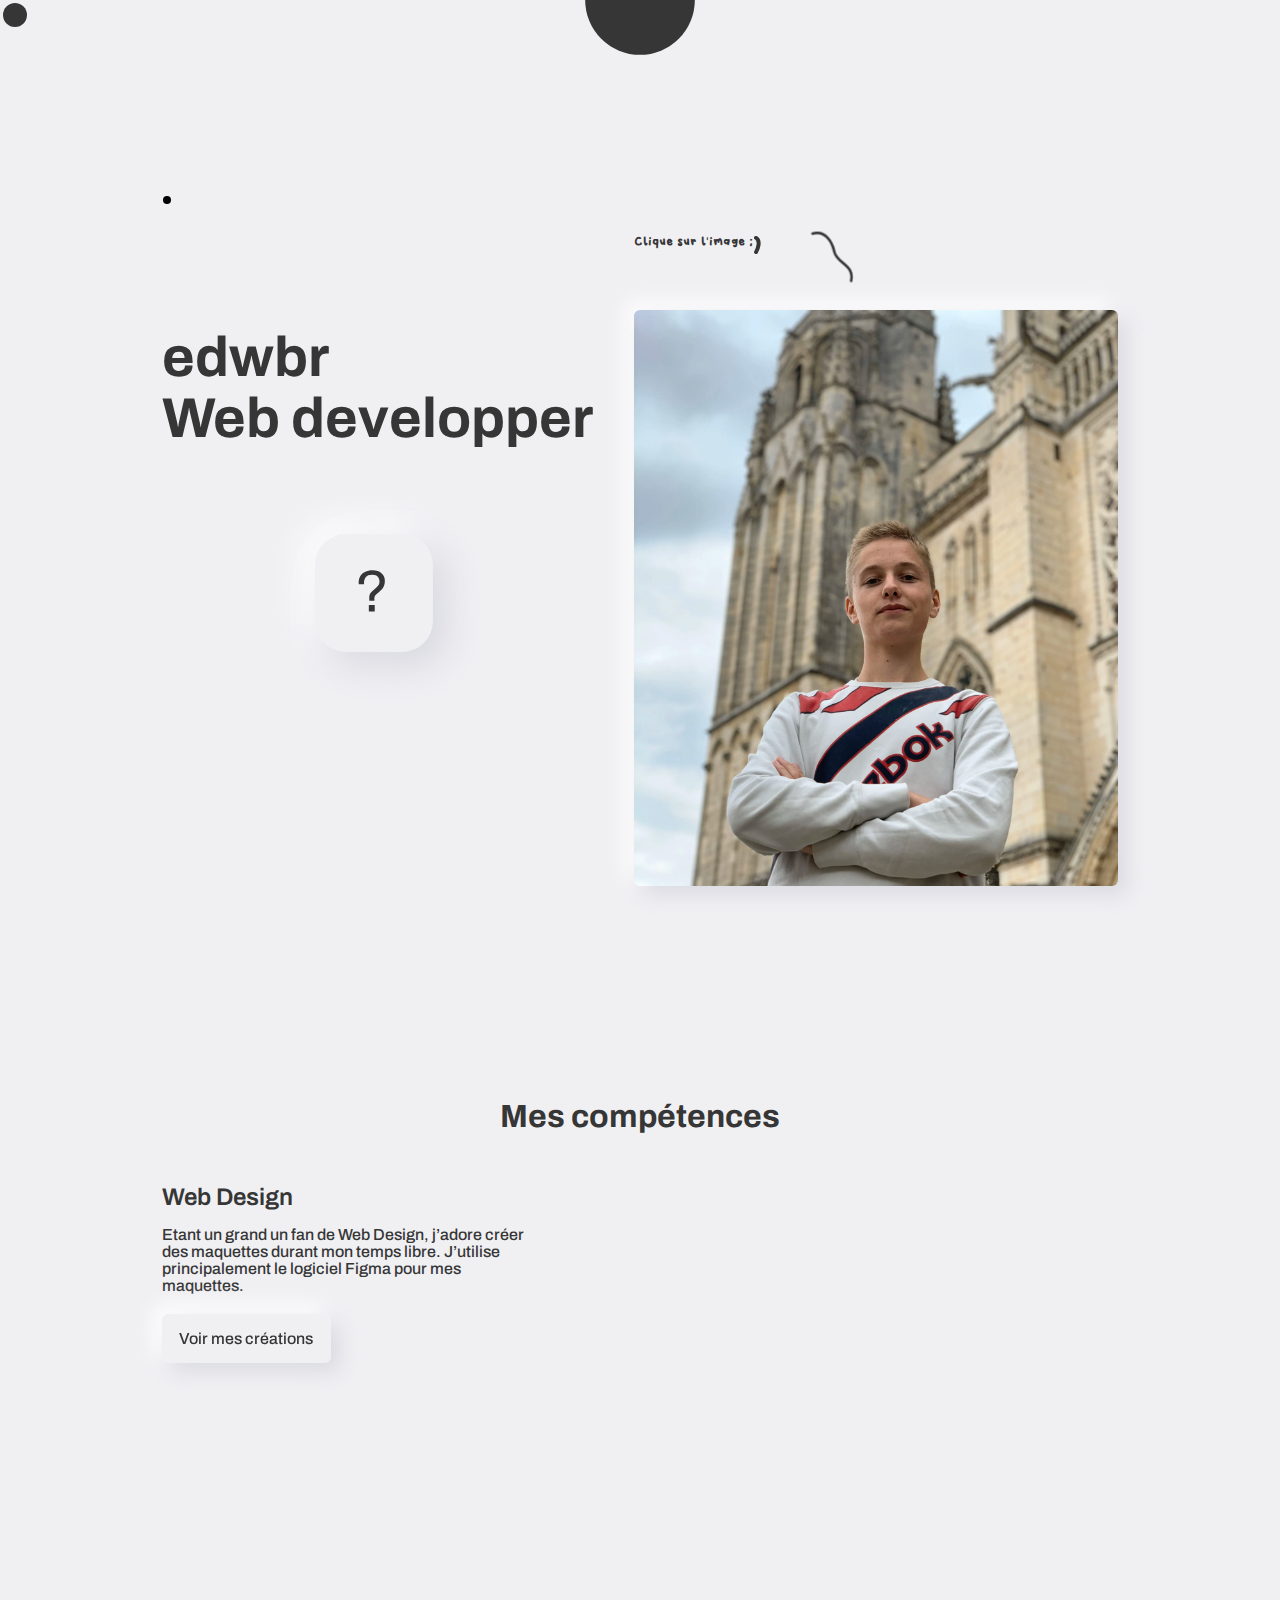
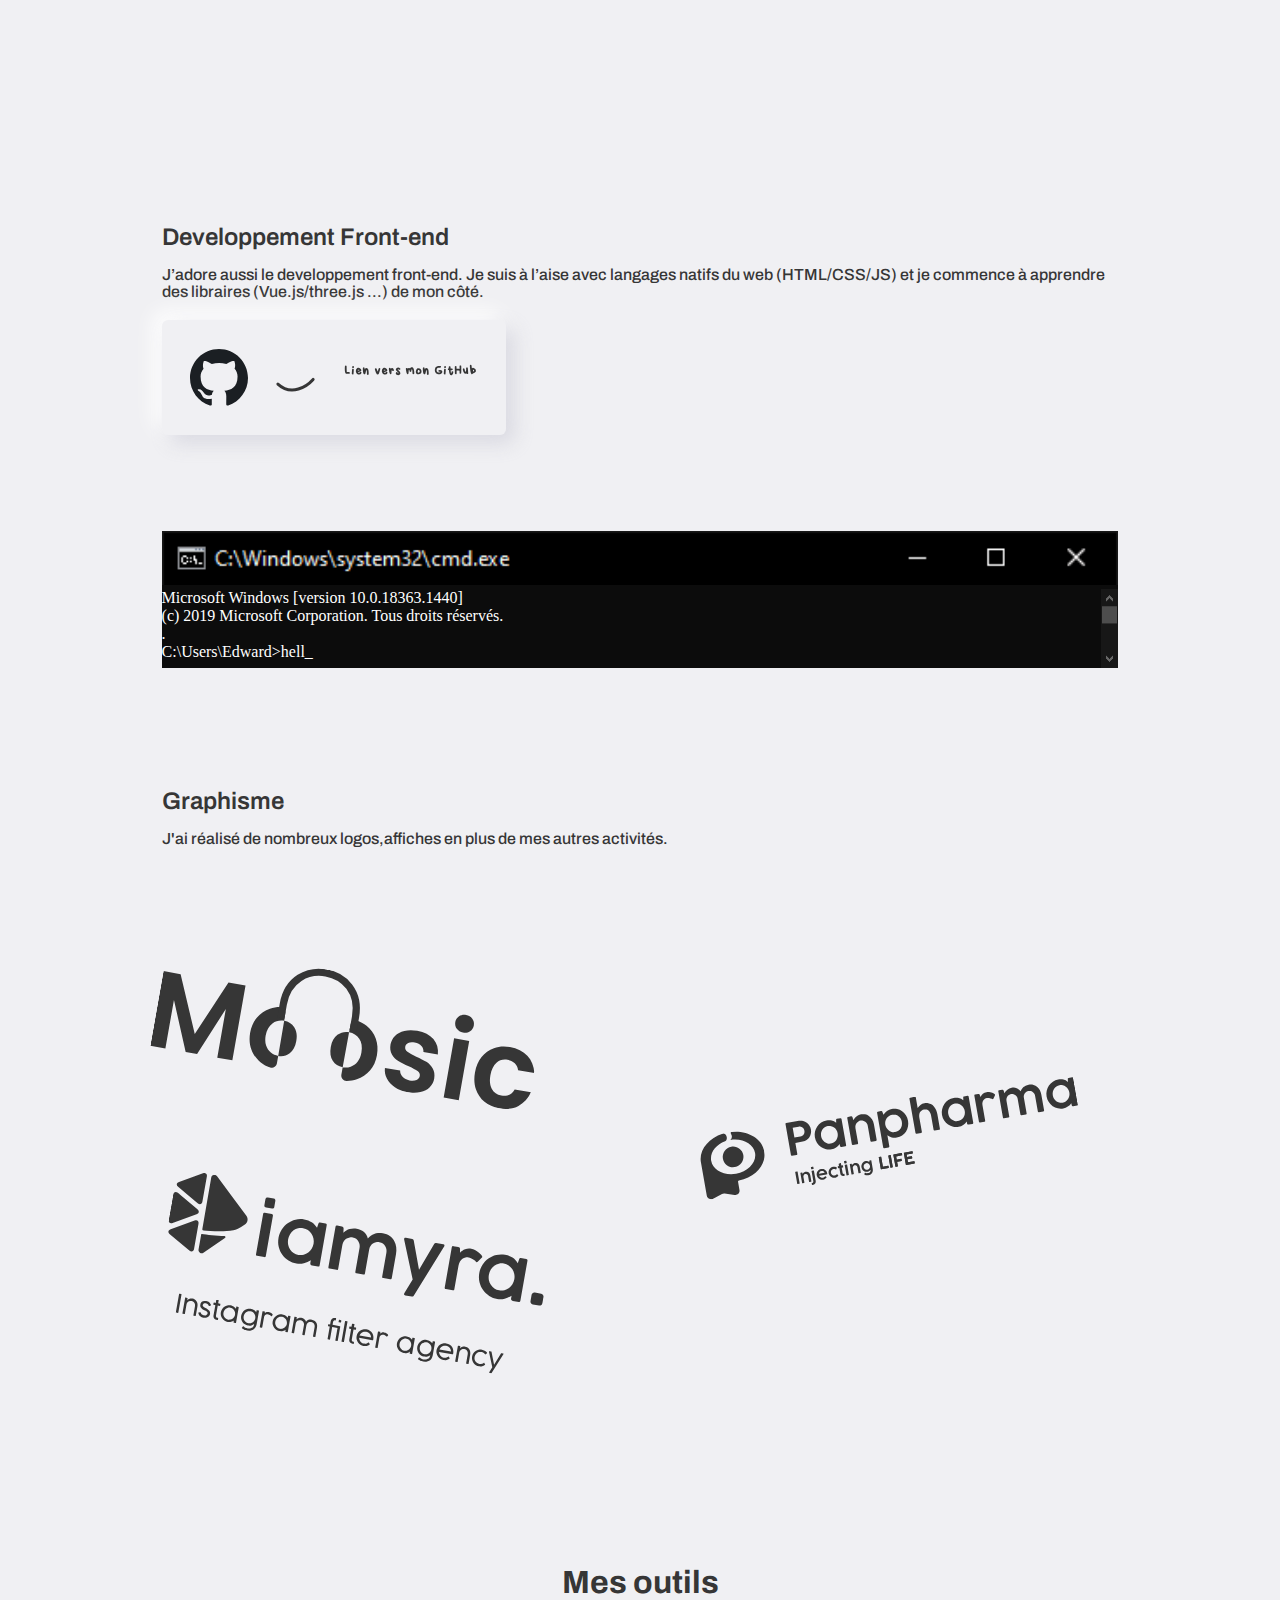
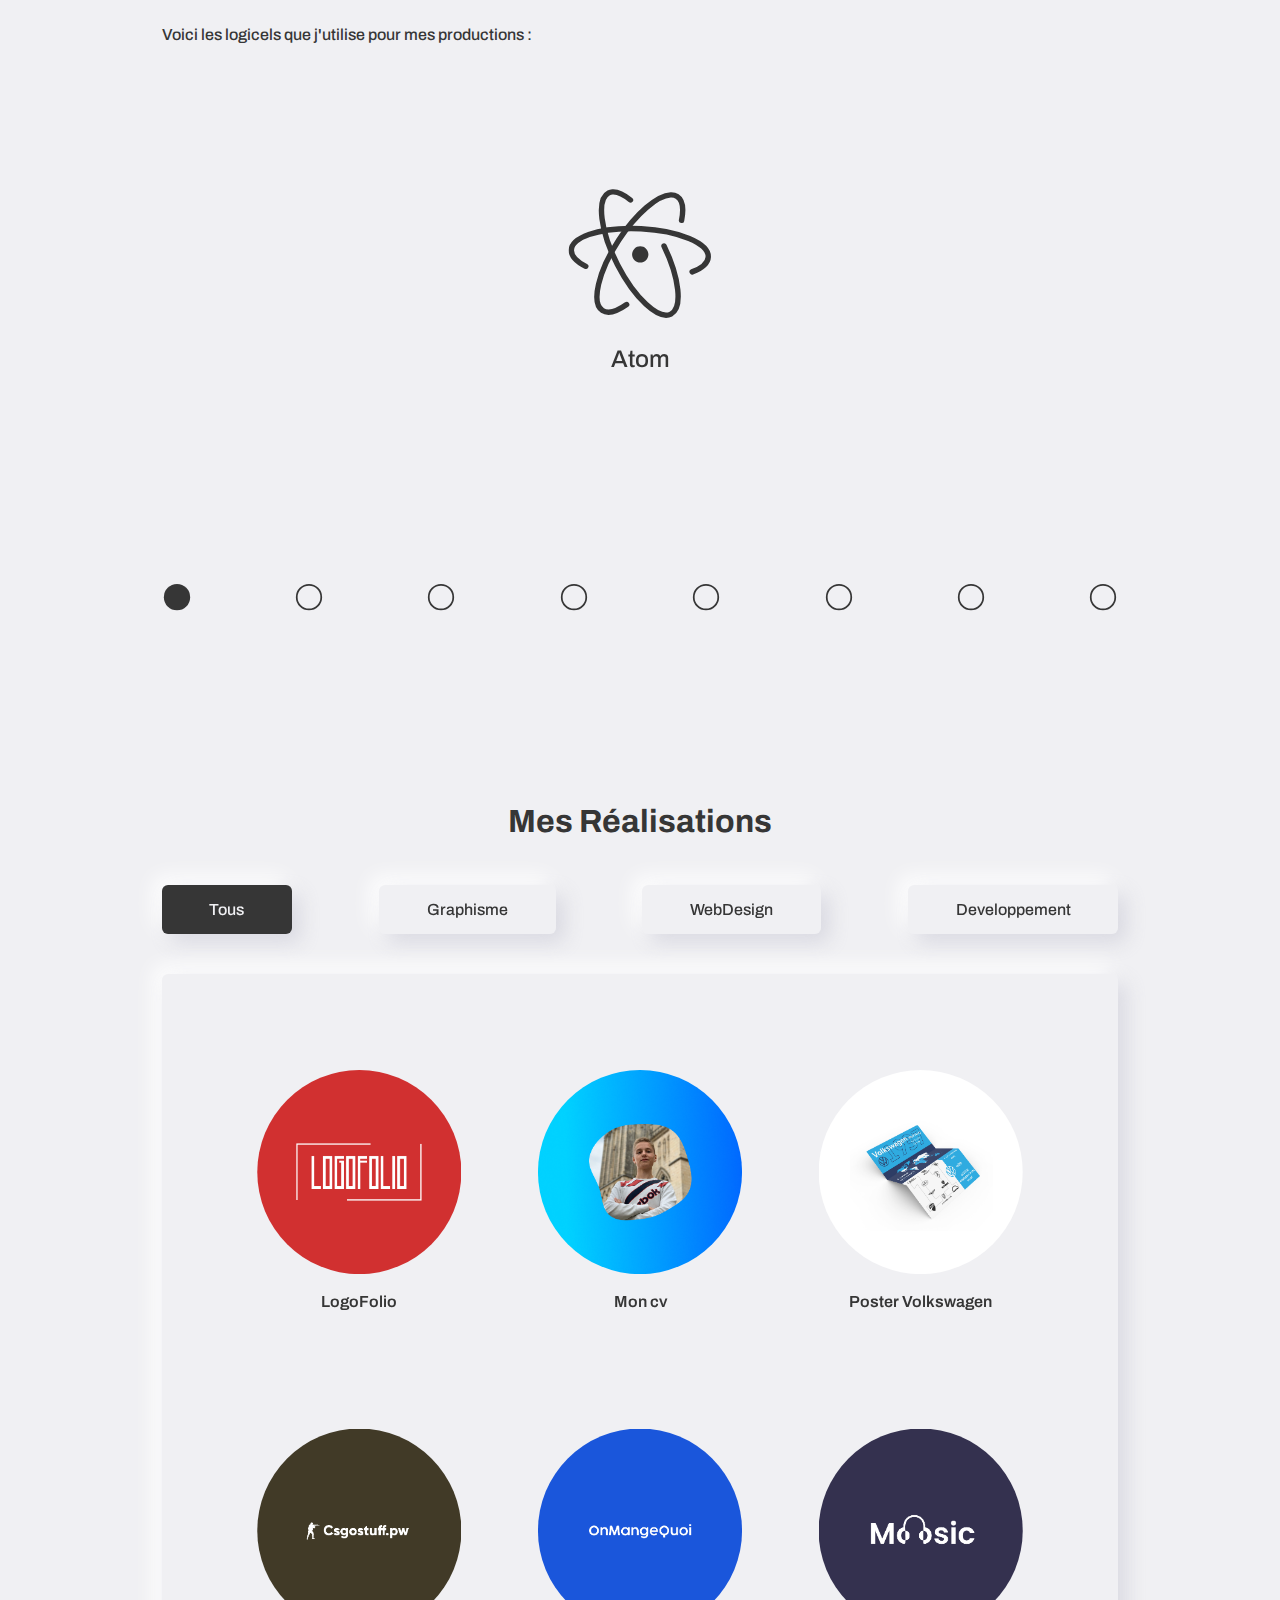
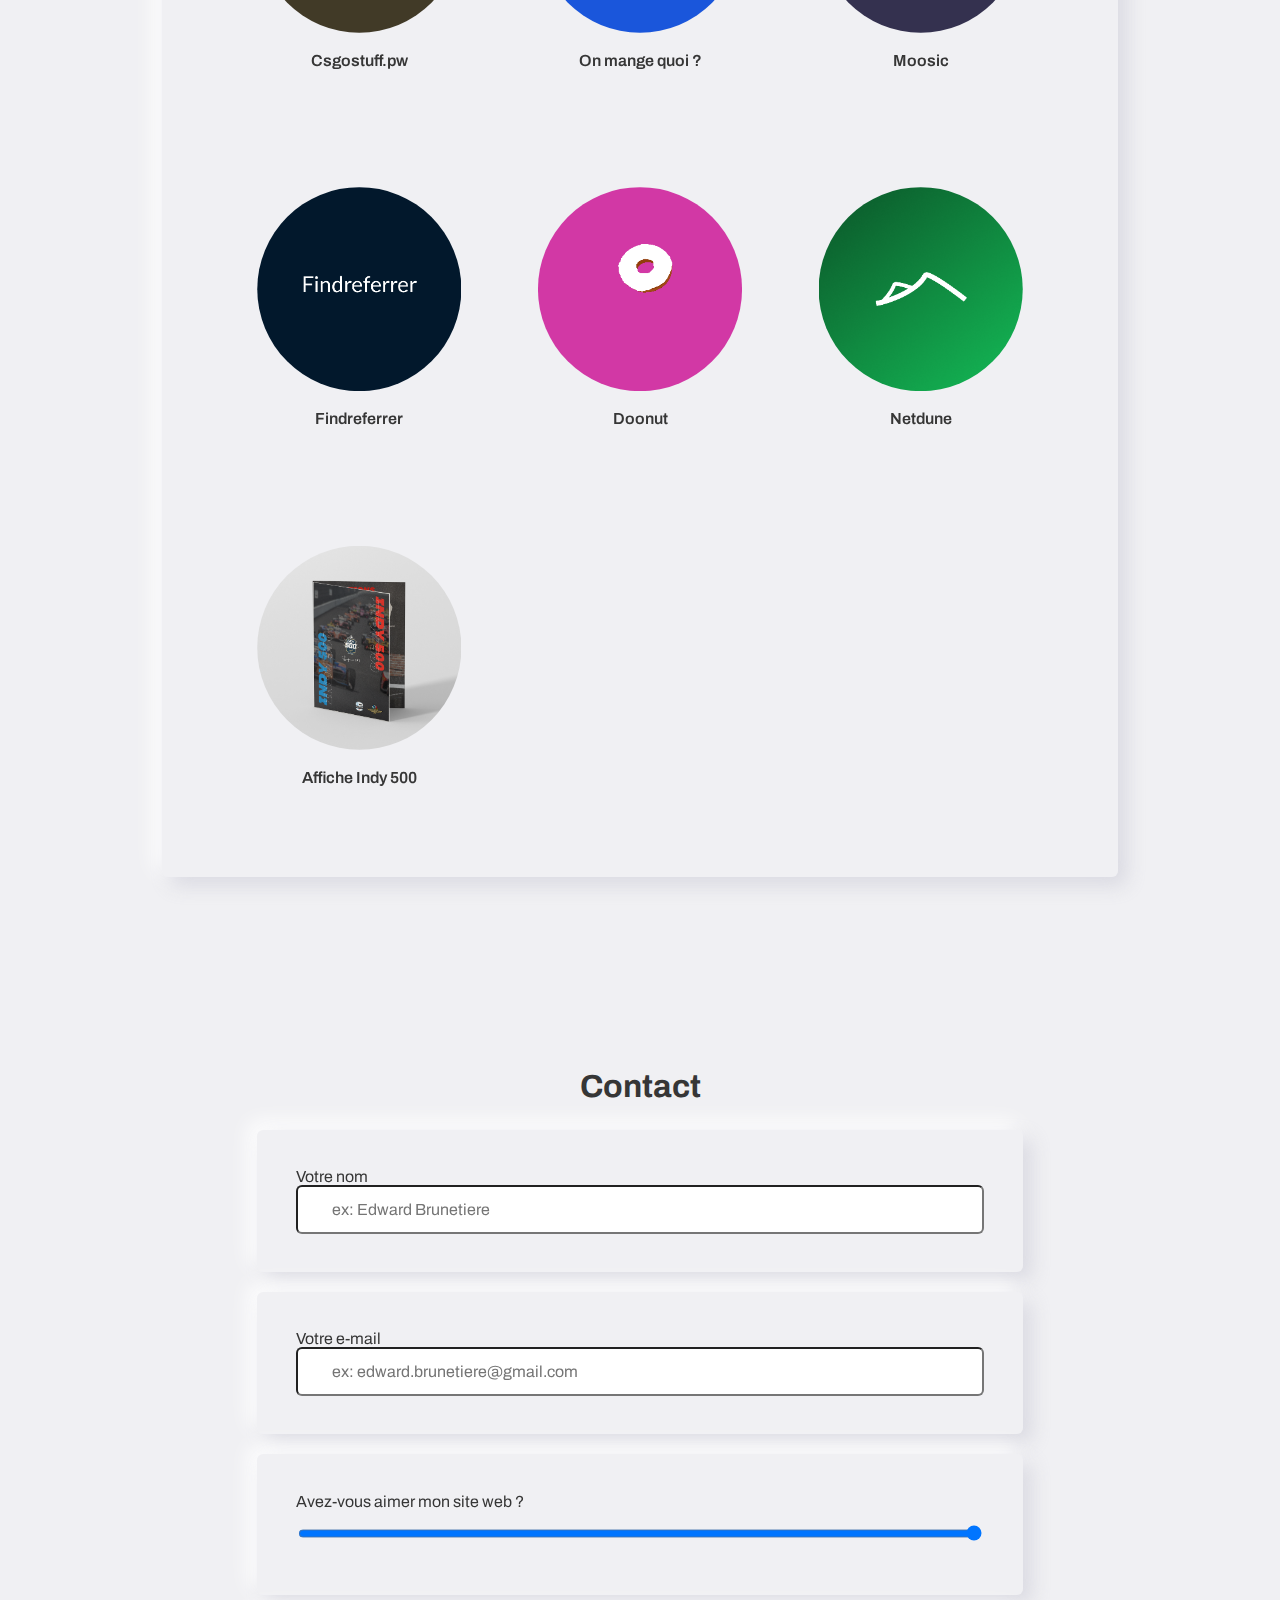
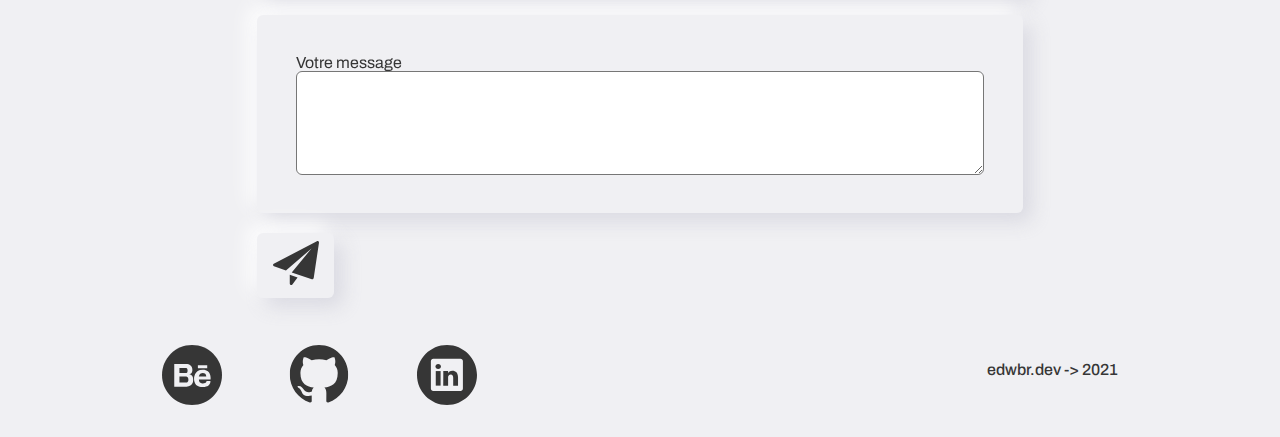
==== index.html @ 7e7adf90 "béta 30/05" ====
<!DOCTYPE HTML>
<html lang="fr">

<head>
  <meta charset="utf-8">
  <title>Edward Brunetiere | Portfolio</title>
  <meta name="description" content="Site web portfolio de Edward Brunetiere" />
  <meta name="viewport" content="width=device-width, initial-scale=1.0, shrink-to-fit=no">
  <link rel="stylesheet" href="css/style.css" type="text/css" media="screen" />
  <link rel="preconnect" href="https://fonts.gstatic.com">
  <link href="https://fonts.googleapis.com/css2?family=Archivo:wght@500;600;700&display=swap" rel="stylesheet">
  <link rel="icon" href="/content/icone.ico">
  <script type="text/javascript" src="js/script.js"></script>

</head>

<body>
  <div class="cursor2">
    <svg height="30" width="30">
      <circle cx="15" cy="15" r="12" stroke-width="0"></circle>
    </svg>
  </div>
  <div class="cursor">
    <svg height="10" width="10">
      <circle cx="5" cy="5" r="4" stroke-width="0"></circle>
    </svg>
  </div>
  <header>
  </header>
  <nav>
    <svg class="rond" width="72" height="37" viewBox="0 0 72 37" fill="none" xmlns="http://www.w3.org/2000/svg">
      <path d="M-0.000488281 0.00012207H71.9995C71.9995 49 -0.000488281 49 -0.000488281 0.00012207Z" fill="transparent" />
    </svg>
    <div class="liens-menu">
      <div class="case-lien-menu">
        <a class="lien-menu" href="#presentation">Presentation</a>
        <svg class="cercle cercle-a" width="200" height="150" viewBox="0 0 680 444" fill="none" xmlns="http://www.w3.org/2000/svg">
          <path d="M194.5 53.499C436.5 -60.5001 916.709 60.5811 515 314C44.9999 610.5 -64.1667 273.333 55 164.5" stroke-width="20" stroke-linecap="round" stroke-linejoin="round" />
        </svg>
      </div>
      <div class="case-lien-menu">
        <a class="lien-menu" href="#competences">Mes compétences</a>
        <svg class="cercle cercle-b" width="300" height="150" viewBox="0 0 680 444" fill="none" xmlns="http://www.w3.org/2000/svg">
          <path d="M194.5 53.499C436.5 -60.5001 916.709 60.5811 515 314C44.9999 610.5 -64.1667 273.333 55 164.5" stroke-width="20" stroke-linecap="round" stroke-linejoin="round" />
        </svg>
      </div>
      <div class="case-lien-menu">
        <a class="lien-menu" href="#outils">Mes outils</a>
        <svg class="cercle cercle-c" width="200" height="150" viewBox="0 0 680 444" fill="none" xmlns="http://www.w3.org/2000/svg">
          <path d="M194.5 53.499C436.5 -60.5001 916.709 60.5811 515 314C44.9999 610.5 -64.1667 273.333 55 164.5" stroke-width="20" stroke-linecap="round" stroke-linejoin="round" />
        </svg>
      </div>
      <div class="case-lien-menu">
        <a class="lien-menu" href="#realisations">Mes réalisations</a>
        <svg class="cercle cercle-d" width="200" height="150" viewBox="0 0 680 444" fill="none" xmlns="http://www.w3.org/2000/svg">
          <path d="M194.5 53.499C436.5 -60.5001 916.709 60.5811 515 314C44.9999 610.5 -64.1667 273.333 55 164.5" stroke-width="20" stroke-linecap="round" stroke-linejoin="round" />
        </svg>
      </div>
      <div class="case-lien-menu">
        <a class="lien-menu" href="#contact">Contact</a>
        <svg class="cercle cercle-e" width="200" height="150" viewBox="0 0 680 444" fill="none" xmlns="http://www.w3.org/2000/svg">
          <path d="M194.5 53.499C436.5 -60.5001 916.709 60.5811 515 314C44.9999 610.5 -64.1667 273.333 55 164.5" stroke-width="20" stroke-linecap="round" stroke-linejoin="round" />
        </svg>
      </div>
    </div>
    <div class="retour">
      <svg class="croix" width="72" height="72" viewBox="0 0 72 72" fill="none" xmlns="http://www.w3.org/2000/svg">
        <path d="M8.08105 63.7943L63.8271 8.07006M7.66504 8.07006L63.4111 63.7943" stroke="#363636" stroke-width="15" stroke-linecap="round" />
      </svg>
    </div>
  </nav>
  <main>
    <section id="presentation">
      <h1>edwbr<br>Web developper</h1>
      <div class="ensemble-carte">
        <div class="carte-flip">
          <div class="carte-flip-avant carte bouton">
            <img src="content/presentation/me.webp" class="photo" alt="Une photo de Edward Bruntiere">
          </div>
          <div class="carte-flip-arriere carte bouton">
            <p>Je m'appelle <strong>Edward Brunetiere</strong> et je viens de <strong>Poitiers</strong> en France.</p>
            <p>J'ai actuellement <strong>19 ans</strong> et je suis en formation en <strong>DUT MMI</strong> à Laval.</p>
            <p>Ce site web est conçu uniquement avec les <strong>3</strong> languages natifs du web qui sont le HTML / CSS et Javascript.</p>
          </div>
        </div>
      </div>
      <div class="desc-carte">
        <div class="desc-carte-txt">
          <img src="content/presentation/vectortxt.svg" class="sourire" alt="smiley qui fait un clin d'oeil">
        </div>
        <img src="content/presentation/vector.svg" alt="trait qui relie l'image et le texte">
      </div>
      <div class="ensemble-bouton-tuto">
        <img src="content/presentation/help.svg" class="bouton-tuto" alt="bouton avec un point d'interrogation">
      </div>
    </section>
    <section id="competences">
      <h2>Mes compétences</h2>
      <div class="web-design">
        <div class="web-design-content">
          <h3 class="title-competences">Web Design</h3>
          <p>Etant un grand un fan de Web Design, j’adore créer des maquettes durant mon temps libre.
            J’utilise principalement le logiciel Figma pour mes maquettes.</p>
          <div class="bouton-voir bouton">
            <a href="#realisations">
              <p>Voir mes créations</p>
            </a>
          </div>
        </div>
        <div class="galerie-competences">
          <img class="photo moosic" src="content/competences/moosic/accueil.webp" alt="Maquette Webdesign">
          <img class="moosic-b" src="content/competences/moosic/landing.webp" alt="Maquette Webdesign">
        </div>
      </div>
      <div class="developpement-front-end">
        <h3 class="title-competences">Developpement Front-end</h3>
        <p>J’adore aussi le developpement front-end. Je suis à l’aise avec langages natifs du web (HTML/CSS/JS) et je commence à apprendre des libraires (Vue.js/three.js ...) de
          mon côté.</p>
        <div class="bouton bouton-github">
          <a class="liste-github" href="https://github.com/P4tt4te">
            <img class="logo-github" src="content/competences/github/logo.svg" alt="logo de Github">
            <img class="trait-github" src="content/competences/github/vector.svg" alt="trait reliant le logo de Github à la phrase">
            <p class="winkle">Lien vers mon GitHub</p>
          </a>
        </div>
        <div class="code">
          <img src="content/competences/cmd/barcmd.webp" class="photo top-cmd" alt="photo d'illustration d'un invite de commande windows">
          <div class="code-bottom">
            <div class="code-txt-zone">
              <p class="code-txt">Microsoft Windows [version 10.0.18363.1440]<br>
                (c) 2019 Microsoft Corporation. Tous droits réservés.<br>.</p>
              <div class="container-code-anim">
                <p class="code-txt">C:\Users\Edward></p>
                <span id="code-anim" class="code-txt"></span>
                <div class="code-underscore">&#95;
                </div>
              </div>
            </div>
            <img src="content/competences/cmd/scrollcmd.webp" class="scroll-cmd" alt="2ème photo d'illustration d'un invite de commande windows">
          </div>
        </div>
      </div>
      <div class="graphisme">
        <div class="graphisme-content">
          <h3 class="title-competences">Graphisme</h3>
          <p>J'ai réalisé de nombreux logos,affiches en plus de mes autres activités.
          </p>
        </div>
        <div class="graphisme-logo">
          <img class="logo-graphisme logo-moosic" src="content/competences/logo/moosic.svg" alt="logo de la marque Moosic">
          <img class="logo-graphisme logo-phanpharma" src="content/competences/logo/phanpharma.svg" alt="logo de la marque Phanpharma">
          <img class="logo-graphisme logo-diamyra" src="content/competences/logo/diamyra.svg" alt="logo de la marque Diamyra">
        </div>
      </div>
    </section>
    <section id="outils">
      <h2>Mes outils</h2>
      <p>Voici les logicels que j'utilise pour mes productions :</p>
      <div class="galerie-outils">
        <div class="galerie-outils-int">
          <div class="galerie-outils-avant">
            <img class="galerie-outils-avant-img" src="content/outils/galerie/atom.svg" alt="Atom">
            <p class="galerie-outils-avant-txt galerie-outils-txt">Atom</p>
          </div>
          <div class="galerie-outils-arriere galerie-outils-rot">
            <img class="galerie-outils-arriere-img" src="content/outils/galerie/affinityDesigner.svg" alt="Affinity Designer">
            <p class="galerie-outils-arriere-txt galerie-outils-txt">Affinity Designer</p>
          </div>
        </div>
      </div>
      <div class="bouton-affichage">
        <svg class="rond-bouton-affichage" data-num="1" width="17" height="16" viewBox="0 0 17 16" fill="none" xmlns="http://www.w3.org/2000/svg">
          <circle cx="8.5" cy="7.5073" r="7.5073" fill="#363636" />
        </svg>
        <svg class="rond-bouton-affichage" data-num="2" width="17" height="16" viewBox="0 0 17 16" fill="none" xmlns="http://www.w3.org/2000/svg">
          <circle cx="8.5" cy="7.5073" r="7.0073" stroke="#363636" />
        </svg>
        <svg class="rond-bouton-affichage" data-num="3" width="17" height="16" viewBox="0 0 17 16" fill="none" xmlns="http://www.w3.org/2000/svg">
          <circle cx="8.5" cy="7.5073" r="7.0073" stroke="#363636" />
        </svg>
        <svg class="rond-bouton-affichage" data-num="4" width="17" height="16" viewBox="0 0 17 16" fill="none" xmlns="http://www.w3.org/2000/svg">
          <circle cx="8.5" cy="7.5073" r="7.0073" stroke="#363636" />
        </svg>
        <svg class="rond-bouton-affichage" data-num="5" width="17" height="16" viewBox="0 0 17 16" fill="none" xmlns="http://www.w3.org/2000/svg">
          <circle cx="8.5" cy="7.5073" r="7.0073" stroke="#363636" />
        </svg>
        <svg class="rond-bouton-affichage" data-num="6" width="17" height="16" viewBox="0 0 17 16" fill="none" xmlns="http://www.w3.org/2000/svg">
          <circle cx="8.5" cy="7.5073" r="7.0073" stroke="#363636" />
        </svg>
        <svg class="rond-bouton-affichage" data-num="7" width="17" height="16" viewBox="0 0 17 16" fill="none" xmlns="http://www.w3.org/2000/svg">
          <circle cx="8.5" cy="7.5073" r="7.0073" stroke="#363636" />
        </svg>
        <svg class="rond-bouton-affichage" data-num="8" width="17" height="16" viewBox="0 0 17 16" fill="none" xmlns="http://www.w3.org/2000/svg">
          <circle cx="8.5" cy="7.5073" r="7.0073" stroke="#363636" />
        </svg>
      </div>
    </section>
    <section id="realisations">
      <h2>Mes Réalisations</h2>
      <div class="trie-grille">
        <div class="bouton bouton-grille bouton-grille-tous">
          <p>Tous</p>
        </div>
        <div class="bouton bouton-grille bouton-grille-graphisme">
          <p>Graphisme</p>
        </div>
        <div class="bouton bouton-grille bouton-grille-webdesign">
          <p>WebDesign</p>
        </div>
        <div class="bouton bouton-grille bouton-grille-dev">
          <p>Developpement</p>
        </div>
      </div>
      <div class="bouton grille-projet">
        <div class="item-grille-projet item-grille-projet-graphisme">
          <a href="https://www.behance.net/gallery/116812395/Logofolio">
            <img class="photo photo-item-grille" src="content/productions/logofolio.webp" alt="mon logofolio">
          </a>
          <p class="grille-txt">LogoFolio</p>
        </div>
        <div class="item-grille-projet item-grille-projet-graphisme">
          <a href="https://www.behance.net/gallery/116814553/Mon-CV">
            <img class="photo photo-item-grille" src="content/productions/cv.webp" alt="mon cv">
          </a>
          <p class="grille-txt">Mon cv</p>
        </div>
        <div class="item-grille-projet item-grille-projet-graphisme">
          <a href="https://www.behance.net/gallery/112641813/Vw-Poster">
            <img class="photo photo-item-grille" src="content/productions/vw.webp" alt="affiche promotionel de Volkswagen">
          </a>
          <p class="grille-txt">Poster Volkswagen</p>
        </div>
        <div class="item-grille-projet item-grille-projet-dev">
          <a href="https://github.com/P4tt4te/csgostuffpw">
            <img class="photo photo-item-grille" src="content/productions/csgostuff.webp" alt="logo de csgostuff.pw">
          </a>
          <p class="grille-txt">Csgostuff.pw</p>
        </div>
        <div class="item-grille-projet item-grille-projet-webdesign">
          <a href="https://www.behance.net/gallery/116861071/Production-webdesign">
            <img class="photo photo-item-grille" src="content/productions/mange.webp" alt="logo de OnmangeQuoi">
          </a>
          <p class="grille-txt">On mange quoi ?</p>
        </div>
        <div class="item-grille-projet item-grille-projet-webdesign">
          <a href="https://www.behance.net/gallery/116861071/Production-webdesign">
            <img class="photo photo-item-grille" src="content/productions/moosic.webp" alt="logo de Moosic">
          </a>
          <p class="grille-txt">Moosic</p>
        </div>
        <div class="item-grille-projet item-grille-projet-webdesign">
          <a href="https://www.behance.net/gallery/116861071/Production-webdesign">
            <img class="photo photo-item-grille" src="content/productions/findreferrer.webp" alt="logo de Trouver un parrain">
          </a>
          <p class="grille-txt">Findreferrer</p>
        </div>
        <div class="item-grille-projet item-grille-projet-dev">
          <a href="https://github.com/P4tt4te/doonut">
            <img class="photo photo-item-grille" src="content/productions/doonut.webp" alt="logo de doonut">
          </a>
          <p class="grille-txt">Doonut</p>
        </div>
        <div class="item-grille-projet item-grille-projet-graphisme">
          <a href="https://www.behance.net/gallery/116862259/Netdune-App">
            <img class="photo photo-item-grille" src="content/productions/netdune.webp" alt="logo de netdune">
          </a>
          <p class="grille-txt">Netdune</p>
        </div>
        <div class="item-grille-projet item-grille-projet-graphisme">
          <a href="https://www.behance.net/gallery/118242879/Print-Indy-500-2021">
            <img class="photo photo-item-grille" src="content/productions/indy.webp" alt="logo de netdune">
          </a>
          <p class="grille-txt">Affiche Indy 500</p>
        </div>
      </div>

    </section>
    <section id="contact">
      <h2>Contact</h2>
      <div class="formulaire-de-contact">
        <form action="recevoir-donnees-formulaire.html" method="get">
          <div class="bouton div-form">
            <label for="votre_nom">Votre nom</label>
            <input type="text" name="nom" id="votre_nom" required="required" placeholder="ex: Edward Brunetiere" />
          </div>
          <div class="bouton div-form">
            <label for="votre_email">Votre e-mail</label>
            <input type="text" name="email" id="votre_email" required="required" placeholder="ex: edward.brunetiere@gmail.com" />
          </div>
          <div class="bouton div-form">
            <label for="aimer_mon_site">Avez-vous aimer mon site web ?</label>
            <input type="range" name="satisfaction" id="aimer_mon_site" min="1" max="10" value="10" />
          </div>
          <div class="bouton div-form">
            <label for="message_a_envoyer">Votre message</label>
            <textarea name="message" id="message_a_envoyer" class="message" rows=5 cols=30></textarea>
          </div>
          <div class="bouton bouton-form">
            <input type="image" src="content/contact/envoyer.svg" alt="Bouton pour envoyer le formulaire" />
          </div>
        </form>

      </div>
    </section>
  </main>
  <footer>
    <div class="reseaux-liste">
      <a href="https://www.behance.net/edwbr"><img src="content/footer/behance.svg" class="reseaux-logo" alt="lien vers le Behance de Edward Brunetiere"></a>
      <a href="https://github.com/P4tt4te"><img src="content/footer/github.svg" class="reseaux-logo" alt="lien vers le Github de Edward Brunetiere"></a>
      <a href="#"><img src="content/footer/linkedin.svg" class="reseaux-logo" alt="lien vers le LinkedIn de Edward Brunetiere"></a>
    </div>
    <p>edwbr.dev -> 2021</p>
  </footer>
</body>
---- css/style.css ----
:root {
  --background: #F0F0F3;
  --grey: #363636;
}

@font-face {
  font-family: "Winkle";
  src: url('../content/font/Winkle-Regular.ttf');
}

/* style général */

::-webkit-scrollbar {
    width: 1em;
    background-color: var(--grey);
}


::-webkit-scrollbar-track {
    /* gestion du fond de la barre */

    background-color: var(--background);

}

::-webkit-scrollbar-thumb {
    /* gestion du curseur de déplacement*/
    background-color: var(--grey);
    border-radius: 5px;

}


html {
  background-color: var(--background);
  color: var(--grey);
  font-family: 'Archivo', sans-serif;
  cursor: none;
  padding-left: 10vw;
  padding-right: 10vw;
  scroll-behavior: smooth;
  overflow-x: hidden;
}

a {
  cursor: none;
}

h1, h2 {
  font-weight: bold;
}

h1 {
  font-size: 2rem;
}

h2 {
  font-size: 1.5rem;
  text-align: center;
}

h3 {
  font-weight: 600;
}

p {
  font-weight: 500;
  font-size: 0.75rem;
}

main {
  height: 100%;
}

a {
  width: 100%;
  height: 100%;
  text-decoration: none;
  color: inherit;
}

section {
  margin-top: 20%;
}

.bouton {
  filter: drop-shadow(8px 8px 10px rgba(174, 174, 192, 0.4)) drop-shadow(-8px -8px 10px white);
  background-color: var(--background);
  border-radius: 6px;
  margin-top: 20px;
  margin-bottom: 20px;
}

.winkle {
  font-family: 'Winkle', sans-serif;
}

/* curseur */
.cursor {
  position: fixed;
  pointer-events: none !important;
  z-index: 11;
}

.cursor2 {
  position: fixed;
  pointer-events: none !important;
  fill: var(--grey);
  z-index: 10;
}

/* header */
header {
  height: 0px;
}

/* nav */
nav {
  user-select: none;
  position: fixed;
  top: 0;
  right: 0;
  left: 0;
  bottom: 40%;
  background-color: var(--grey);
  z-index: 2;
}

.rond {
  position: absolute;
  top: 0;
  left: 35%;
  right: 35%;
  z-index: 3;
  width: 30%;
  height: 45px;
}

.menu-off {
  clip-path: circle(10.0% at 50% 0%);
}

.menu-off-b {
  clip-path: circle(10.0% at 50% 0%);
  animation: menuanimoff 0.5s ease-in;
}

.menu-on {
  clip-path: circle(97% at 50% 0%);
  animation: menuanim 0.5s ease-out;
}

.retour {
  position: fixed;
  top: 0;
  right: 35%;
  left: 35%;
  bottom: 90%;
  background-color: var(--background);
  z-index: 2;
  justify-content: center;
  flex-direction: row;
  align-items: flex-start;
}

.retour-on {
  clip-path: circle(47% at 50% 0%);
  animation: retouranim 0.5s ease-out;
}

.retour-off {
  clip-path: circle(0% at 50% 0%);
  animation: retouranimoff 0.5s ease-in;
}

.liens-menu {
  color: var(--background);
  display: flex;
  flex-direction: column;
  justify-content: space-around;
  height: 70%;
  width: 100%;
  align-content: center;
  text-align: center;
  margin-top: calc(45px + 5%);
  font-weight: 600;
}

.cercle {
  display:none;
}


@keyframes ecrit {
  0% {
    stroke-dashoffset: 3200;
  }

  100%
  {
    stroke-dashoffset:0;
  }
}

@keyframes ecritb {
  0% {
    stroke-dashoffset:0;

  }

  100%
  {
    stroke-dashoffset:3200;
  }
}



.croix {
  width: 20%;
  height: auto;
  margin-top: 5%;
}

@keyframes menuanim {
  0% {
    clip-path: circle(10.0% at 50% 0%);
  }

  100% {
    clip-path: circle(97% at 50% 0%);
  }
}

@keyframes menuanimoff {
  0% {
    clip-path: circle(97% at 50% 0%);
  }

  100% {
    clip-path: circle(10.0% at 50% 0%);
  }
}

@keyframes retouranim {
  0% {
    clip-path: circle(0.0% at 50% 0%);
  }

  100% {
    clip-path: circle(47% at 50% 0%);
  }
}

@keyframes retouranimoff {
  0% {
    clip-path: circle(47% at 50% 0%);
  }

  100% {
    clip-path: circle(0.0% at 50% 0%);
  }
}

/* presentation */
.ensemble-carte {
  height: 100vw;
}

.carte {
  height: 100%;
  overflow: hidden;
  backface-visibility: hidden;
  perspective: 1000px;
}

.carte-flip {
  height: 100%;
  position: relative;
  transform-style: preserve-3d;
  transition: transform 0.2s;
  margin-top: 20px;
  margin-bottom: 20px;
}

.photo {
  width: 100%;
}

.carte-flip-avant {
  position: absolute;
  top: -20px;
}

.carte-flip-arriere {
  position: absolute;
  top: -20px;
  transform: rotateY(180deg);
}

.carte-flip-arriere>p {
  margin: 20px;
}

.carte-flip-arriere>p>strong {
  font-size: 2rem;
}

.texte-clique {
  font-family: Winkle, sans-serif;
  margin: 0;
  font-size: 1rem;
}

.desc-carte-txt {
  display: flex;
  vertical-align: bottom;
  height: 18px;
  min-width: 120px;
  margin-top: 45px;
  margin-right: 10px;
}

.sourire {
  margin-left: 1%;
}

.desc-carte {
  display: flex;
  justify-content: center;
  flex-wrap: nowrap;
}

.ensemble-bouton-tuto {
  display: flex;
  align-items: center;
  flex-direction: column;
}

.bouton-tuto {
  width: 50%;
  transition: transform 0.2s;
}

@keyframes fondu {
  0% {
    transform: scale(0);
    opacity: 0;
  }

  85% {
    transform: scale(1.2);
    opacity: 0.8;
  }

  100% {
    transform: scale(1);
    opacity: 1;
  }
}

.bouton-tuto-txt {
  animation: fondu 0.5s ease-out;
}

/* competences */
#competences {
  display: grid;
}

.title-competences {
  margin-bottom: 0;
}

.galerie-competences {
  height: 55vw;
  padding-top: 20vw;
  overflow: hidden;
}

.bouton-voir {
  padding-left: 0.5rem;
  padding-right: 0.5rem;
  width: 40%;
  text-align: center;
  overflow: hidden;
}

.moosic {
  animation: webapparition 2s ease-out;
}

.moosic-b {
  animation: webapparitionb 2s ease-out;
  transform: translateX(24%) translateY(-137%);
  width: 80%;
}

@keyframes webapparition {
  0% {
    opacity: 0;
    transform: translateX(-200%) translateY(160%);
  }

  100% {
    opacity: 1;
    transform: none;
  }
}

@keyframes webapparitionb {
  0% {
    opacity: 0;
    transform: translateX(200%) translateY(160%);
  }

  100% {
    opacity: 1;
    transform: translateX(24%) translateY(-137%);
  }
}

.bouton-github {
  width: 65%;
  padding: 5%;
}

.liste-github {
  display: flex;
  justify-content: space-between;
}

.trait-github {
  transform: rotateZ(15deg) translateY(10%);
}

.logo-github {
  width: 20%;
}

.code {
  background-color: #0C0C0C;
  color: white;
  font-family: terminal;
  margin-top: 10%;
  margin-bottom: 20%;
}

.code-bottom {
  display: flex;
  justify-content: space-between;
}

.code-txt {
  margin: 0;
}

.container-code-anim {
  display:flex;
  align-items: baseline;
  margin-bottom: 2%;
}



.cache {
  opacity: 0;
}

.code-underscore {
  width: 4%;
}

.graphisme {
  margin-bottom: 10%;
}

.logo-graphisme {
  width: 50%;
}

.logo-moosic {
  transform: rotateZ(10deg) translateY(30%);
}

.logo-phanpharma {
  transform: translateX(100%) translateY(70%) rotateZ(-10deg);
}

.logo-diamyra {
  transform: translateY(50%) rotateZ(10deg);
}

.logo-active {
  animation: animlogo 1s linear;
}

.logo-activeb {
  animation: animlogob 1s linear;
}

.logo-activec {
  animation: animlogoc 1s linear;
}

@keyframes animlogo {
  0% {
    transform: scaleX(1) rotateZ(10deg) translateY(30%);
  }

  60% {
    transform: scaleX(0.5) rotateZ(10deg) translateY(30%);
  }

  80% {
    transform: scaleX(1.3) rotateZ(10deg) translateY(30%);
  }

  100% {
    transform: scaleX(1) rotateZ(10deg) translateY(30%);
  }
}

@keyframes animlogob {
  0% {
    transform: translateY(50%) rotateZ(10deg) rotateY(0deg);
  }

  50% {
    transform: translateY(50%) rotateZ(10deg) rotateY(180deg);
  }

  100% {
    transform: translateY(50%) rotateZ(10deg) rotateY(360deg);
  }
}

@keyframes animlogoc {
  0% {
    transform: translateX(100%) translateY(70%) rotateZ(-10deg);
  }

  50% {
    transform: translateX(100%) translateY(70%) rotateZ(-30deg) rotateY(180deg);
  }

  100% {
    transform: translateX(100%) translateY(70%) rotateZ(-10deg) rotateY(360deg);
  }
}

/* mes outils */
.bouton-affichage {
  display: flex;
  justify-content: space-between;
}


.galerie-outils {
  width: 100%;
  height: 140px;
  margin-top: 15%;
  margin-bottom: 5%;
  overflow: hidden;
  perspective: 1000px;
  text-align: center;
}

.galerie-outils-int {
  position: relative;
  width: 100%;
  height: 100%;
  transform-style: preserve-3d;
  transition: transform 1.2s;
}

.galerie-outils-avant {
  position: absolute;
  width: 100%;
  height: 100%;
  backface-visibility: hidden;
  transition: transform 1s ease-out;
}

.galerie-outils-arriere {
  position: absolute;
  width: 100%;
  height: 100%;
  backface-visibility: hidden;
  transition: transform 1s ease-out;
}

.galerie-outils-rot {
  transform: rotateY(180deg);
}

.galerie-outils-txt {
  font-size: 1.25rem;
}

/* mes productions */
.grille-projet {
  display: grid;
  padding-top: 10%;
  padding-left: 10%;
  padding-right: 10%;
  padding-bottom: 90%;
  grid-gap: 1%;
  grid-auto-rows: repeat(10, 1fr);
}

.trie-grille {
  display: flex;
  justify-content: space-between;
  flex-wrap: wrap;
}

.bouton-grille {
  padding-left: 5%;
  padding-right: 5%;
}

.bouton-trie-select {
  filter: drop-shadow(8px 8px 10px rgba(174, 174, 192, 0.4)) drop-shadow(-8px -8px 10px white);
  background-color: var(--grey);
  border-radius: 6px;
  margin-top: 20px;
  margin-bottom: 20px;
  color: var(--background);
}


.item-grille-projet .photo-item-grille {
  clip-path: circle(50% at 50% 50%);
  animation: cercleb 0.8s ease-out;
}

.item-grille-projet:hover .photo-item-grille {
  animation: cercle 0.6s ease-out;
  clip-path: circle(70% at 50% 50%);
}


@keyframes cercle {
  0% {
    clip-path: circle(50% at 50% 50%);
  }

  50% {
    clip-path: circle(30% at 50% 50%);
  }

  100% {
    clip-path: circle(70% at 50% 50%);
  }
}

@keyframes cercleb {
  0% {
    clip-path: circle(70% at 50% 50%);
  }

  50% {
    clip-path: circle(30% at 50% 50%);
  }

  100% {
    clip-path: circle(50% at 50% 50%);
  }
}

.grille-txt {
  font-weight: 600;
  text-align: center;
}

/*contact */
input, textarea {
  cursor: none;
  font-family: 'Archivo', sans-serif;
  color: var(--grey);
  padding-left: 5%;
  padding-top: 2%;
  padding-bottom: 2%;
}

label {
  cursor: none;
}

textarea {
  resize: vertical;
  border-radius: 6px;
}

textarea:focus {
  color: var(--background);
  background-color: var(--grey);
  transition: background-color 0.3s ease-out;
  outline-style: none;
}

.div-form {
  display: flex;
  flex-direction: column;
  padding: 5%;
  justify-content: space-around;
}

.bouton-form {
  width: 25%;
  height: 25%;
  text-align: center;
}

.bouton-form>input {
  width: 60%;
  padding: 10%;
  fill: var(--grey);
}

input[type=text] {
  border-radius: 6px;
}

input[type=text]:focus {
  background-color: var(--grey);
  color: white;
  transition: background-color 0.3s ease-out;
  outline-style: none;
}

/* footer */
footer {
  display: flex;
  justify-content: space-between;
  margin-top: 20%;
}

.reseaux-liste {
  display: flex;
  justify-content: space-between;
  width: 40%;
}

.reseaux-logo {
  width: 30px;
}

/* version tablet */
@media all and (min-width: 481px) {
  html {
    padding-left: 15vw;
    padding-right: 15vw;
  }

  nav {
    font-size: 2rem;
    bottom: 20%;
  }

  .liens-menu {
    margin-top: calc(45px + 10%);
  }

  .ensemble-carte {
    height: 80vw;
  }

  .bouton-github {
    width: 55%;
    padding: 5%;
  }

  .rond-bouton-affichage {
    width: 30px;
    height: 28px;
  }

  .reseaux-logo {
    width: 35px;
  }
}

/*version tablet landscape */
@media all and (min-width: 769px) {
  nav {
    font-size: 2rem;
    bottom: 0%;
  }

  .retour {
    left: 40%;
    right: 40%;
  }

  .liens-menu {
    margin-top: calc(45px + 10%);
  }

  .ensemble-carte {
    height: 80vw;
  }

  .bouton-github {
    width: 45%;
    padding: 5%;
  }

  .grille-projet {
    grid-template-columns: 1fr 1fr;
    padding-bottom: 78%;
    grid-gap: 8%;
  }

  .reseaux-logo {
    width: 40px;
  }
}

/* version laptop */
@media all and (min-width: 1025px) {
  html {
    padding-left: 12vw;
    padding-right: 12vw;
  }

  p {
    font-size: 1rem;
  }

  h1 {
    font-size: 3rem;
  }

  h2 {
    font-size: 2rem;
  }

  h3 {
    font-size: 1.5rem;
  }

  /* menu */
  nav {
    font-size: 1.5rem;
    bottom: 80%;
  }

  .cercle {
    display: block;
    stroke: var(--background);
    position: absolute;
    fill:transparent;
    stroke-dasharray:3200;
    animation: 1s ecritb;
    stroke-dashoffset: 3200;
  }

  .cercle-a {
    left:1.5vw;
    top:4vh;
  }

  .cercle-b {
    top:5vh;
    left:2.5vw;
  }

  .case-lien-menu:hover .cercle{
    animation: 1s ecrit;
    stroke-dashoffset:0;
  }

  .menu-off {
    clip-path: circle(6.0% at 50% 0%);
  }

  .liens-menu {
    margin-top: calc(30px + 5%);
    flex-direction: row;
  }

  .menu-off-b {
    clip-path: circle(6.0% at 50% 0%);
    animation: menuanimoff 0.5s ease-in;
  }

  .menu-on {
    clip-path: circle(97% at 50% 0%);
    animation: menuanim 0.5s ease-out;
  }

  @keyframes menuanim {
    0% {
      clip-path: circle(6.0% at 50% 0%);
    }

    100% {
      clip-path: circle(97% at 50% 0%);
    }
  }

  @keyframes menuanimoff {
    0% {
      clip-path: circle(97% at 50% 0%);
    }

    100% {
      clip-path: circle(6.0% at 50% 0%);
    }
  }

  .retour {
    left: 45%;
    right: 45%;
  }

  /*presentation*/
  #presentation {
    display: grid;
    grid-template-columns: 1fr 1fr 1fr 1fr;
    grid-template-rows: 0.5fr 1fr 1fr 1fr;
    grid-template-areas:
      ". . desc ."
      "nom nom carte carte"
      "tuto tuto carte carte"
      "tuto tuto carte carte";
  }

  #presentation>h1 {
    grid-area: nom;
    font-size: 3.5rem;
  }

  .ensemble-carte {
    grid-area: carte;
  }

  .desc-carte {
    grid-area: desc;
  }

  .desc-carte>img {
    transform: rotateZ(-90deg) scale(0.6) translateX(-30%) translateY(-10%);
  }

  .desc-carte-txt {
    min-width: 150px;
  }

  .ensemble-bouton-tuto {
    grid-area: tuto;
    margin-right: 10%;
  }

  .ensemble-carte {
    height: 45vw;
  }

  .bouton-github {
    width: 45%;
    padding: 5%;
  }

  /*mes competences */
  #competences {
    display: grid;
    grid-template-columns: 1fr;
    grid-template-rows: 0.1fr 0.6fr 0.6fr 0.6fr;
    grid-template-areas:
      "titre"
      "web"
      "dev"
      "gra";
  }

  #competences>h2 {
    grid-area: titre;
  }

  .web-design {
    grid-area: web;
    display: flex;
  }

  .web-design-content {
    width: 40%;
  }

  .galerie-competences {
    height: 30vw;
    width: 60%;
  }

  .developpement-front-end {
    grid-area: dev;
  }

  .bouton-github {
    width: 30%;
    padding: 3%;
  }

  .code {
    margin-top: 10%;
    margin-bottom: 10%;
  }

  .graphisme {
    grid-area: gra;
  }

  .graphisme-logo {
    margin-top: 10%;
    width: 80%;
  }



  .logo-phanpharma {
    margin-left: 20%;
  }

  /* mes outils */
  .galerie-outils {
    height: 350px;
  }

  .galerie-outils-avant-img {
    width: 15%;
  }

  .galerie-outils-arriere-img {
    width: 15%;
  }

  .galerie-outils-txt {
    font-size: 1.5rem;
  }

  /*realisation*/
  .grille-projet {
    grid-template-columns: 1fr 1fr 1fr;
    grid-gap: 10%;
    padding-bottom: 40%;
  }

  /*contact*/
  input {
    font-size: 1rem;
  }

  .formulaire-de-contact {
    margin-left: 10%;
    margin-right: 10%;
  }

  .bouton-form {
    width: 10%;
    height: 10%;
  }

  .reseaux-logo {
    width: 60px;
  }

  footer {
    margin-top: 5%;
    margin-bottom: 3%;
  }
}

@media all and (min-width: 1400px) {
  .cercle-a {
    left: 4vw;
  }
}

/* version desktop */
@media all and (min-width: 1600px) {
  h1 {
    font-size: 4rem;
  }

  h2 {
    font-size: 3rem;
  }

  #presentation>h1 {
    grid-area: nom;
    margin-top: 10%;
    font-size: 4rem;
  }

  .cercle-a {
    left: 5vw;
    top: 6vh;
  }

  .sourire {
    margin-left: 5%;
  }

  .desc-carte {
    display: flex;
    justify-content: space-around;
    flex-wrap: nowrap;
  }

  .desc-carte-txt {
    min-width: 140px;
  }

  .desc-carte>img {
    transform: rotateZ(-90deg) scale(0.8) translateX(-20%) translateY(-30%);
  }

  .bouton-github {
    width: 20%;
    padding: 3%;
  }

  .code-txt {
    font-size: 1.5rem;
  }

  /* outils */
  .galerie-outils {
    height: 400px;
  }

  .galerie-outils-avant-img {
    width: 14%;
  }

  .galerie-outils-arriere-img {
    width: 14%;
  }
}
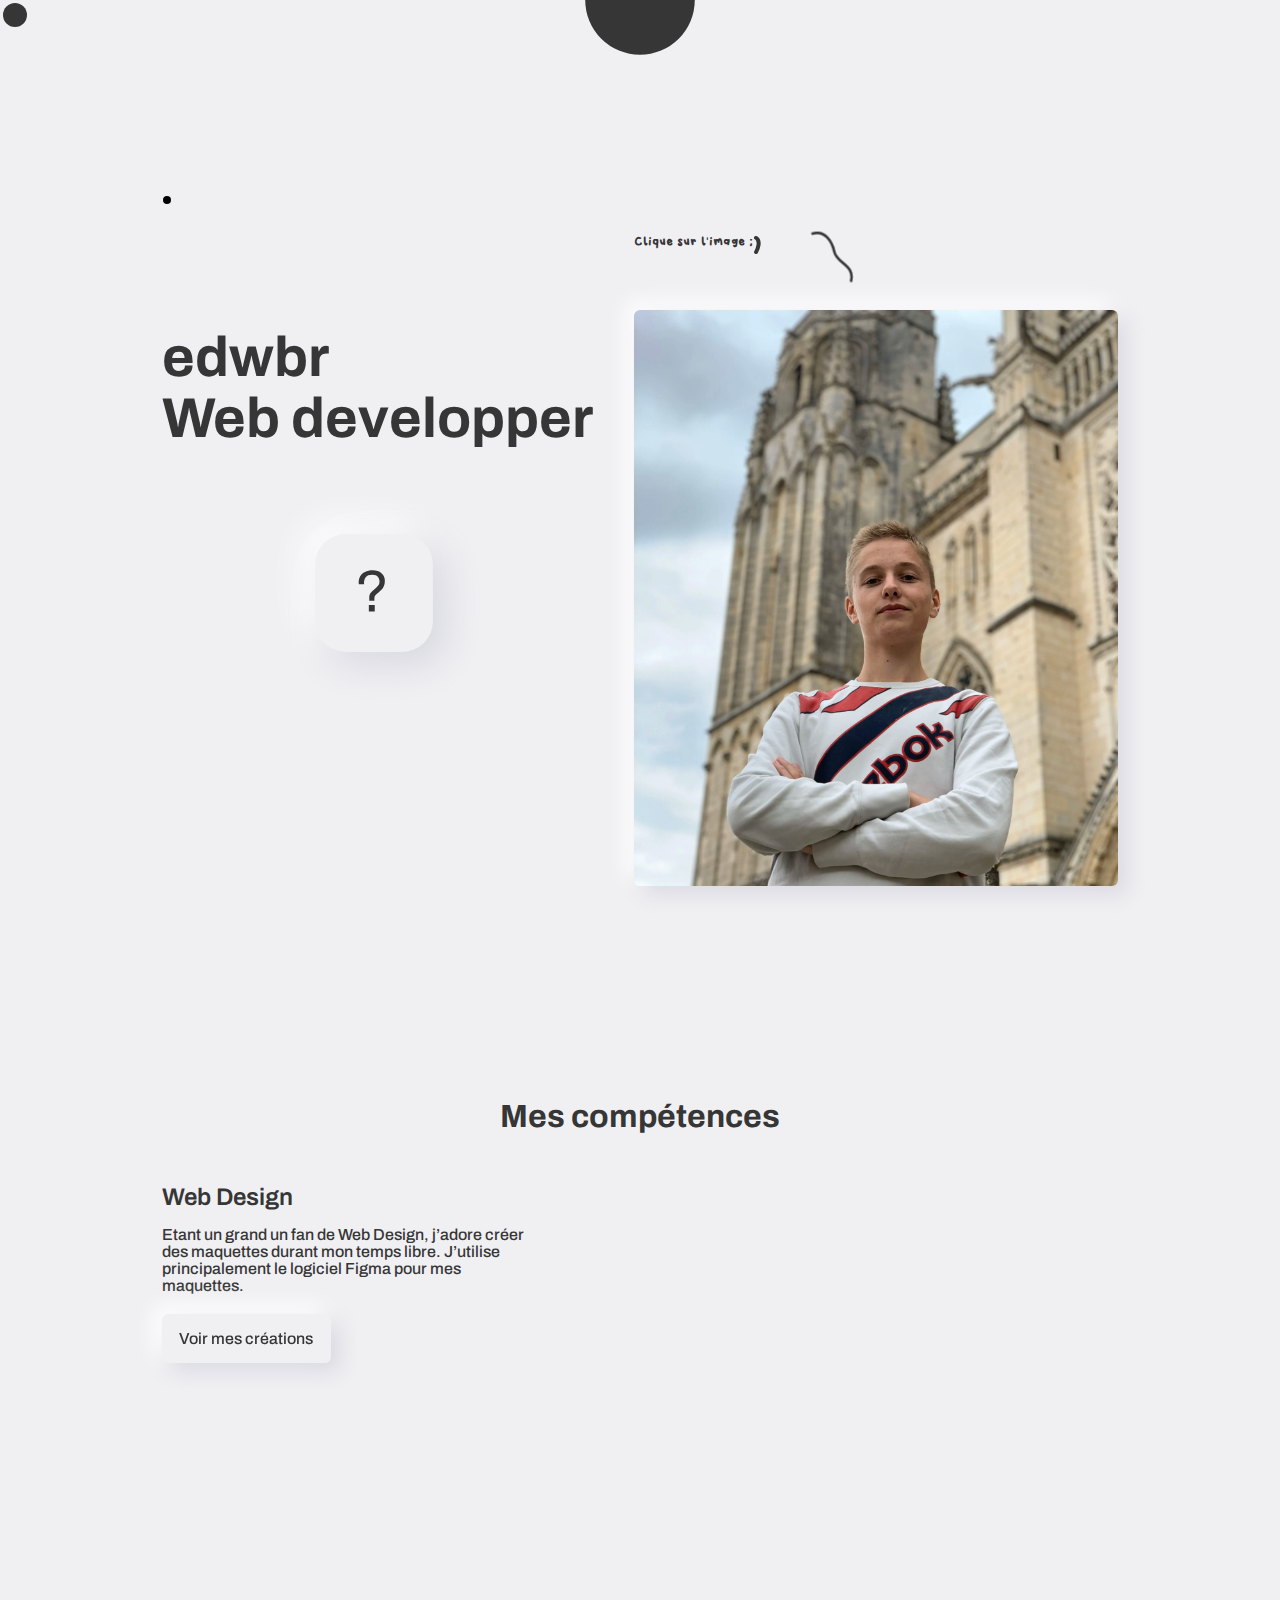
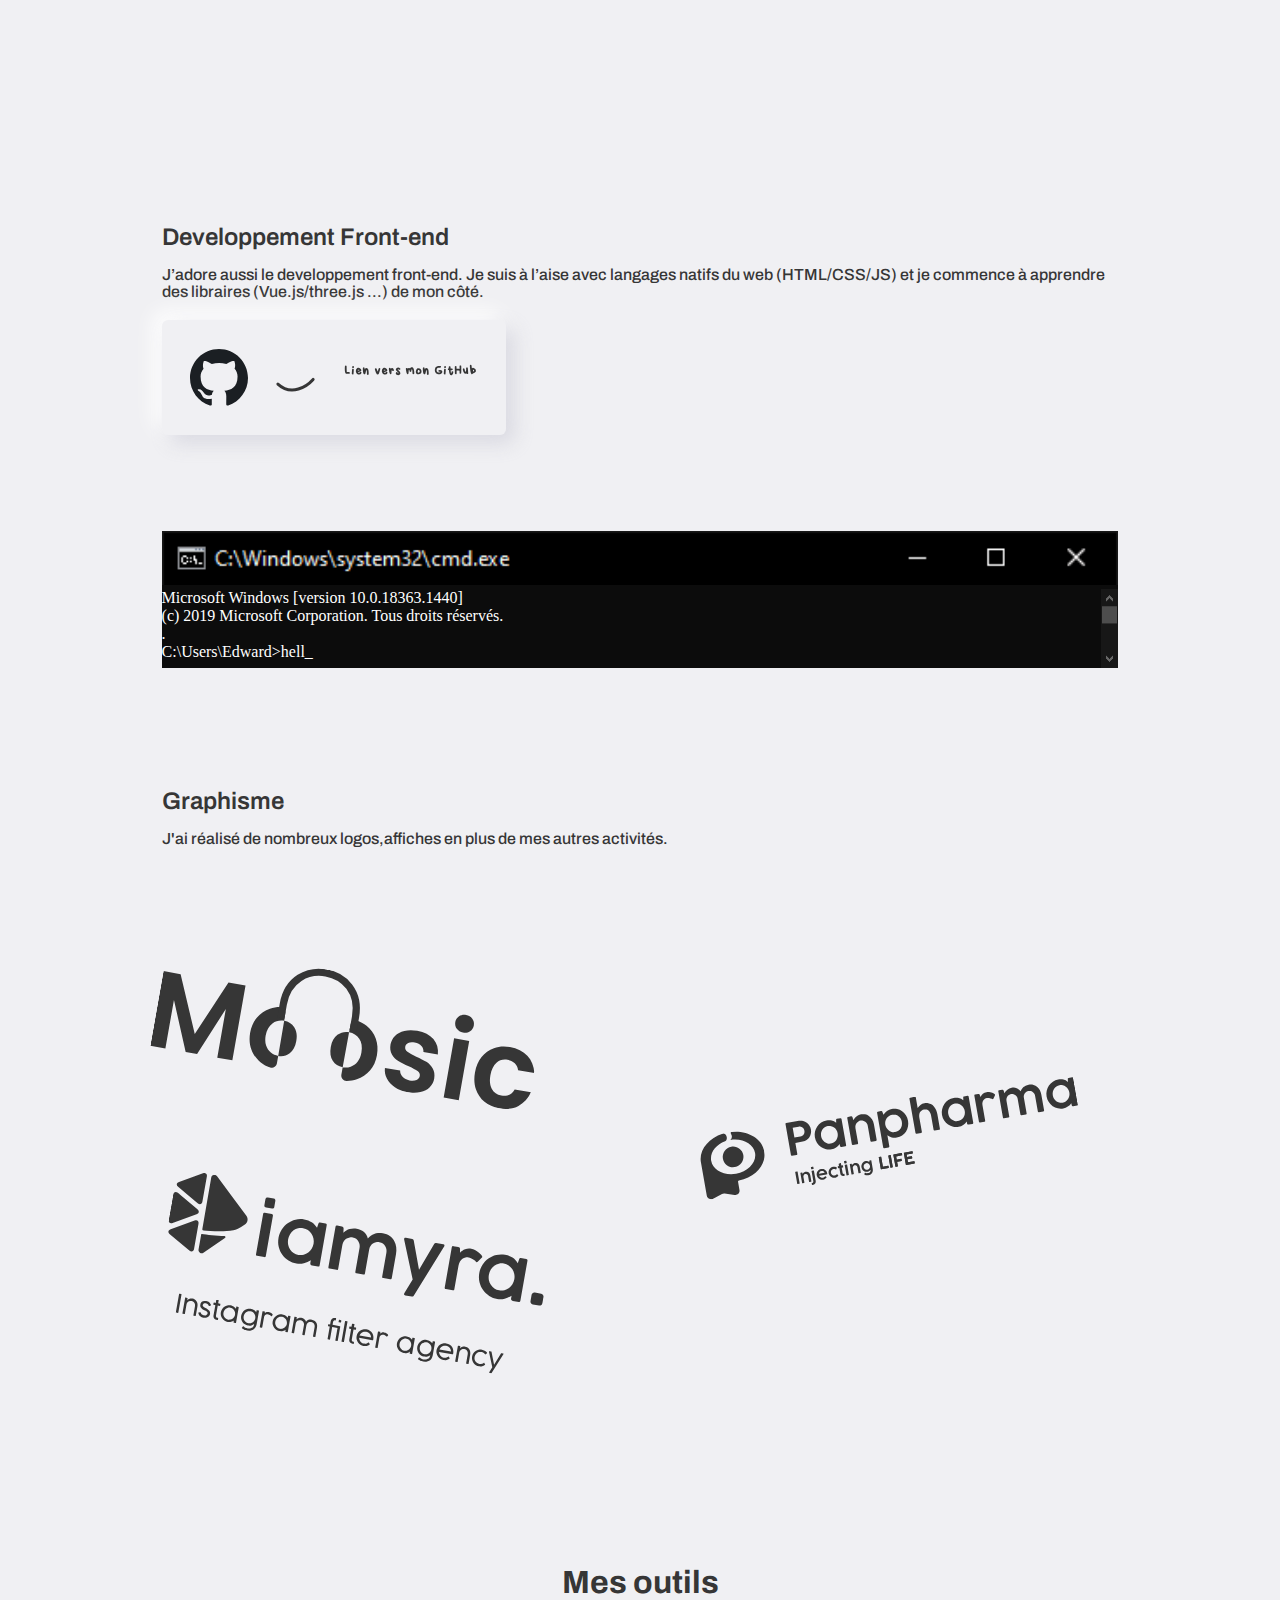
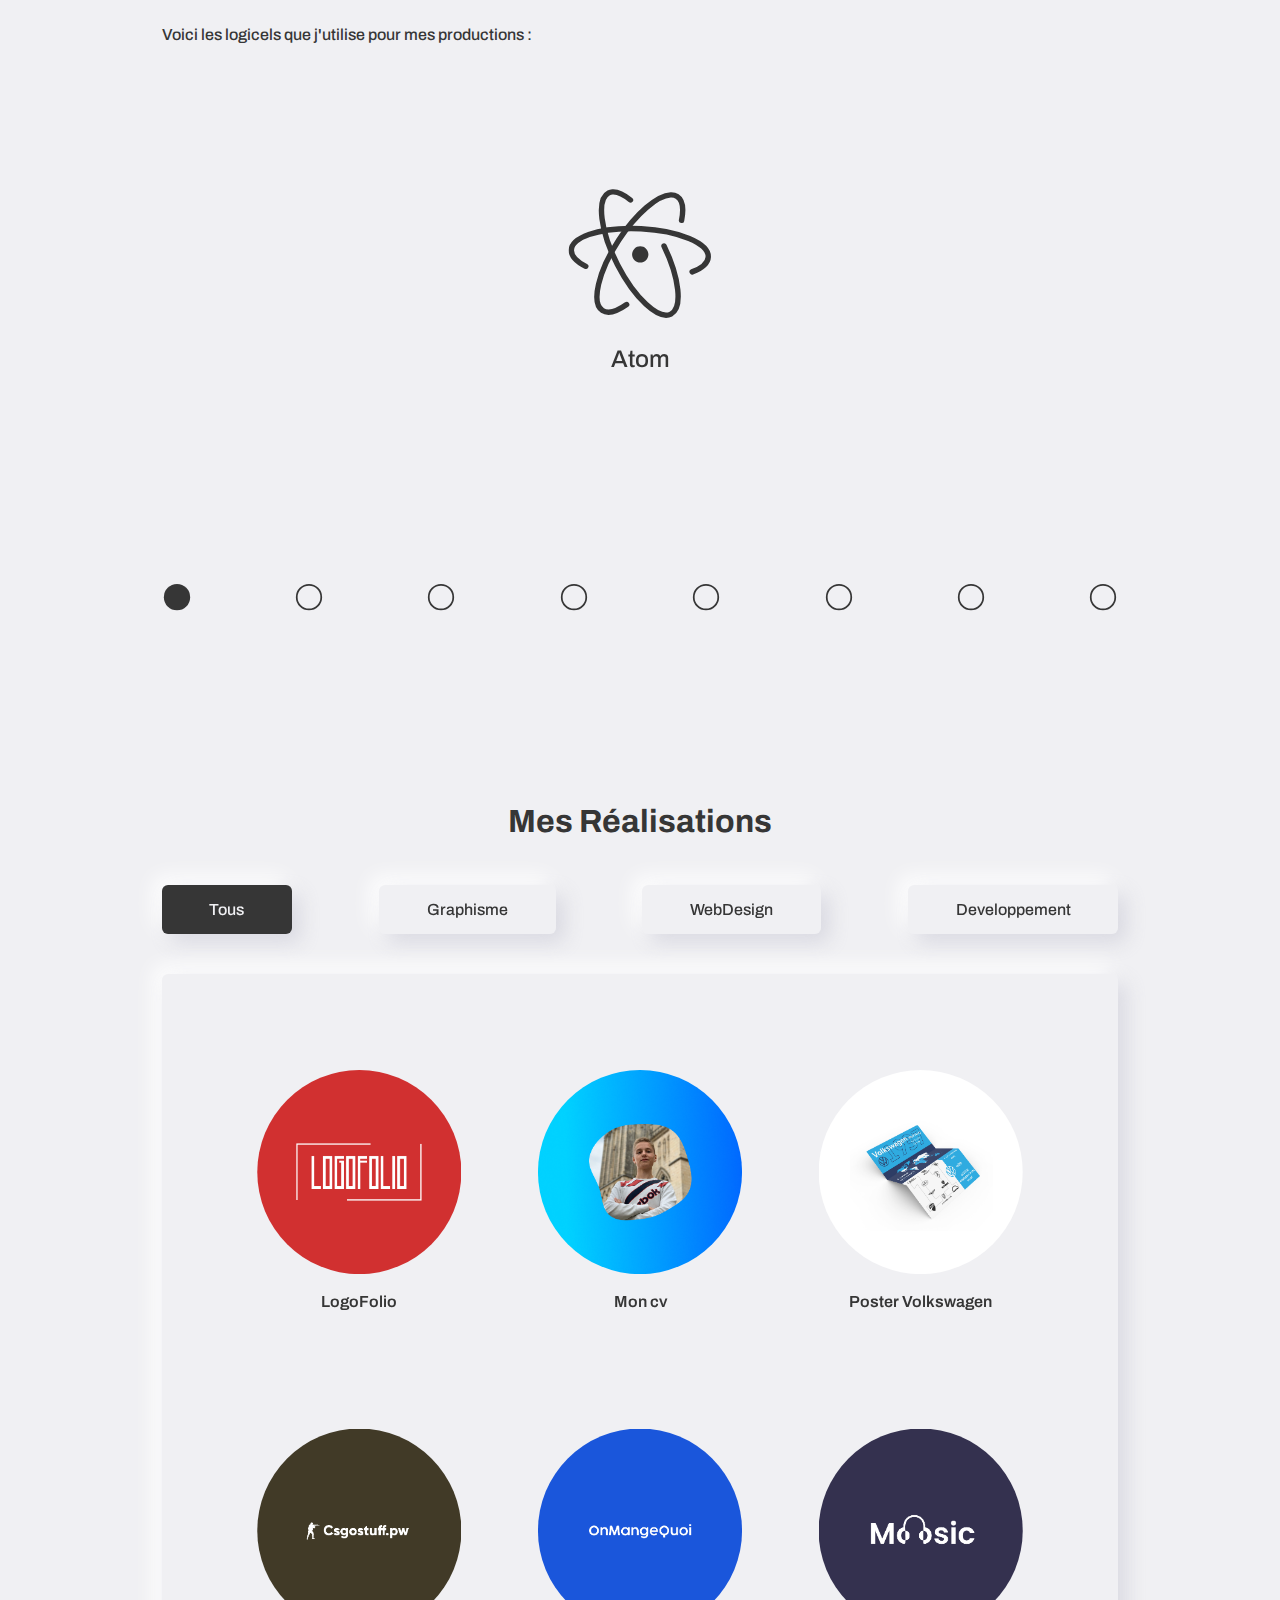
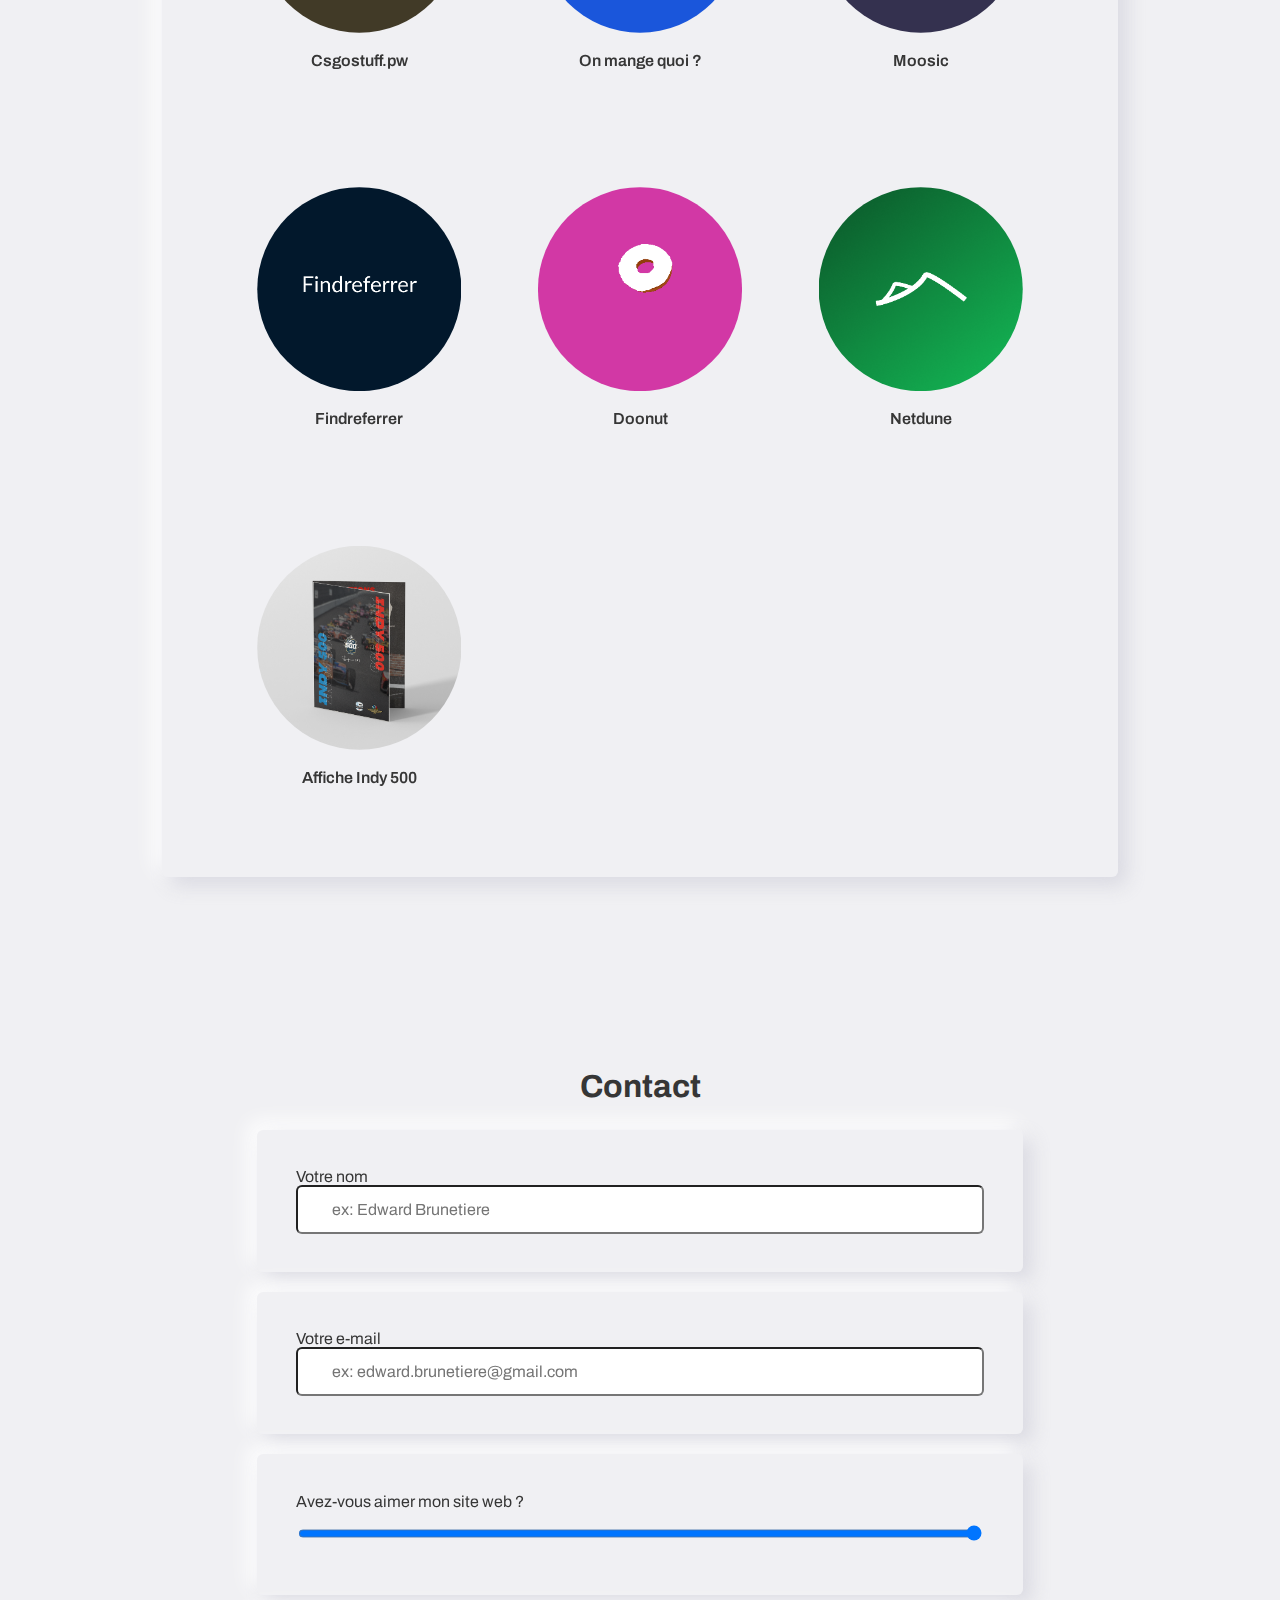
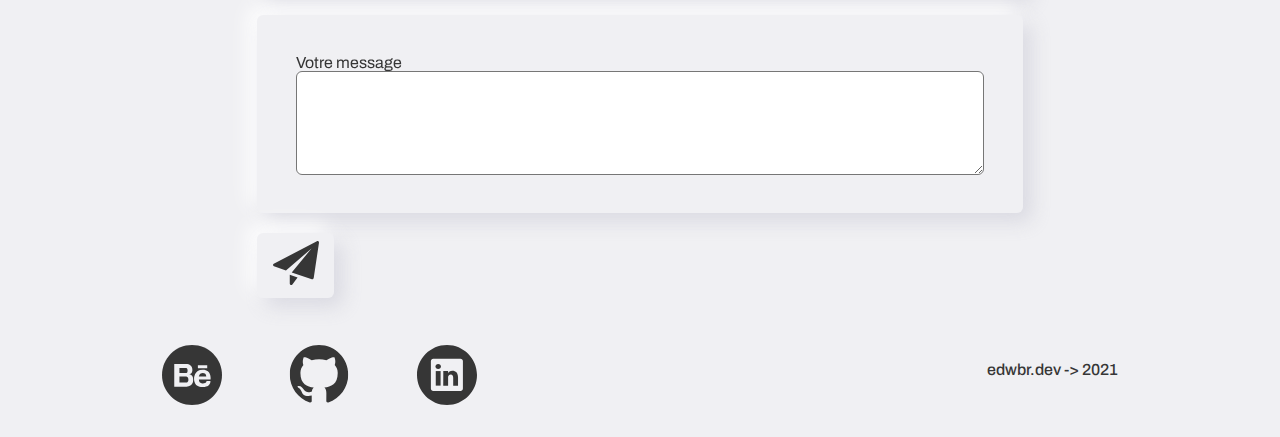
==== commit 8e66a89d: "béta 30/05 2" ====
--- a/index.html
+++ b/index.html
@@ -40,7 +40,7 @@
       </div>
       <div class="case-lien-menu">
         <a class="lien-menu" href="#competences">Mes compétences</a>
-        <svg class="cercle cercle-b" width="300" height="150" viewBox="0 0 680 444" fill="none" xmlns="http://www.w3.org/2000/svg">
+        <svg class="cercle cercle-b" width="300" height="170" viewBox="0 0 680 444" fill="none" xmlns="http://www.w3.org/2000/svg">
           <path d="M194.5 53.499C436.5 -60.5001 916.709 60.5811 515 314C44.9999 610.5 -64.1667 273.333 55 164.5" stroke-width="20" stroke-linecap="round" stroke-linejoin="round" />
         </svg>
       </div>
--- a/css/style.css
+++ b/css/style.css
@@ -121,7 +121,7 @@
   top: 0;
   right: 0;
   left: 0;
-  bottom: 40%;
+  height: 350px;
   background-color: var(--grey);
   z-index: 2;
 }
@@ -756,7 +756,7 @@
 
   nav {
     font-size: 2rem;
-    bottom: 20%;
+    height: 600px;
   }
 
   .liens-menu {
@@ -786,7 +786,7 @@
 @media all and (min-width: 769px) {
   nav {
     font-size: 2rem;
-    bottom: 0%;
+    height:750px;
   }
 
   .retour {
@@ -844,13 +844,14 @@
   /* menu */
   nav {
     font-size: 1.5rem;
-    bottom: 80%;
+    height:170px;
   }
 
   .cercle {
     display: block;
     stroke: var(--background);
     position: absolute;
+    z-index: -1;
     fill:transparent;
     stroke-dasharray:3200;
     animation: 1s ecritb;
@@ -858,13 +859,23 @@
   }
 
   .cercle-a {
-    left:1.5vw;
-    top:4vh;
+    transform: translateX(-30px) translateY(-80px);
   }
 
   .cercle-b {
-    top:5vh;
-    left:2.5vw;
+    transform: translateX(-50px) translateY(-90px) rotateZ(15deg);
+  }
+
+  .cercle-c {
+    transform: translateX(-40px) translateY(-80px) rotateZ(10deg);
+  }
+
+  .cercle-d {
+    transform: translateX(0px) translateY(-80px);
+  }
+
+  .cercle-e {
+    transform: translateX(-40px) translateY(-80px) rotateZ(60deg);
   }
 
   .case-lien-menu:hover .cercle{
@@ -1072,8 +1083,8 @@
 }
 
 @media all and (min-width: 1400px) {
-  .cercle-a {
-    left: 4vw;
+  nav {
+    height: 200px;
   }
 }
 
@@ -1087,16 +1098,16 @@
     font-size: 3rem;
   }
 
+  nav {
+    height: 220px;
+  }
+
   #presentation>h1 {
     grid-area: nom;
     margin-top: 10%;
     font-size: 4rem;
   }
 
-  .cercle-a {
-    left: 5vw;
-    top: 6vh;
-  }
 
   .sourire {
     margin-left: 5%;
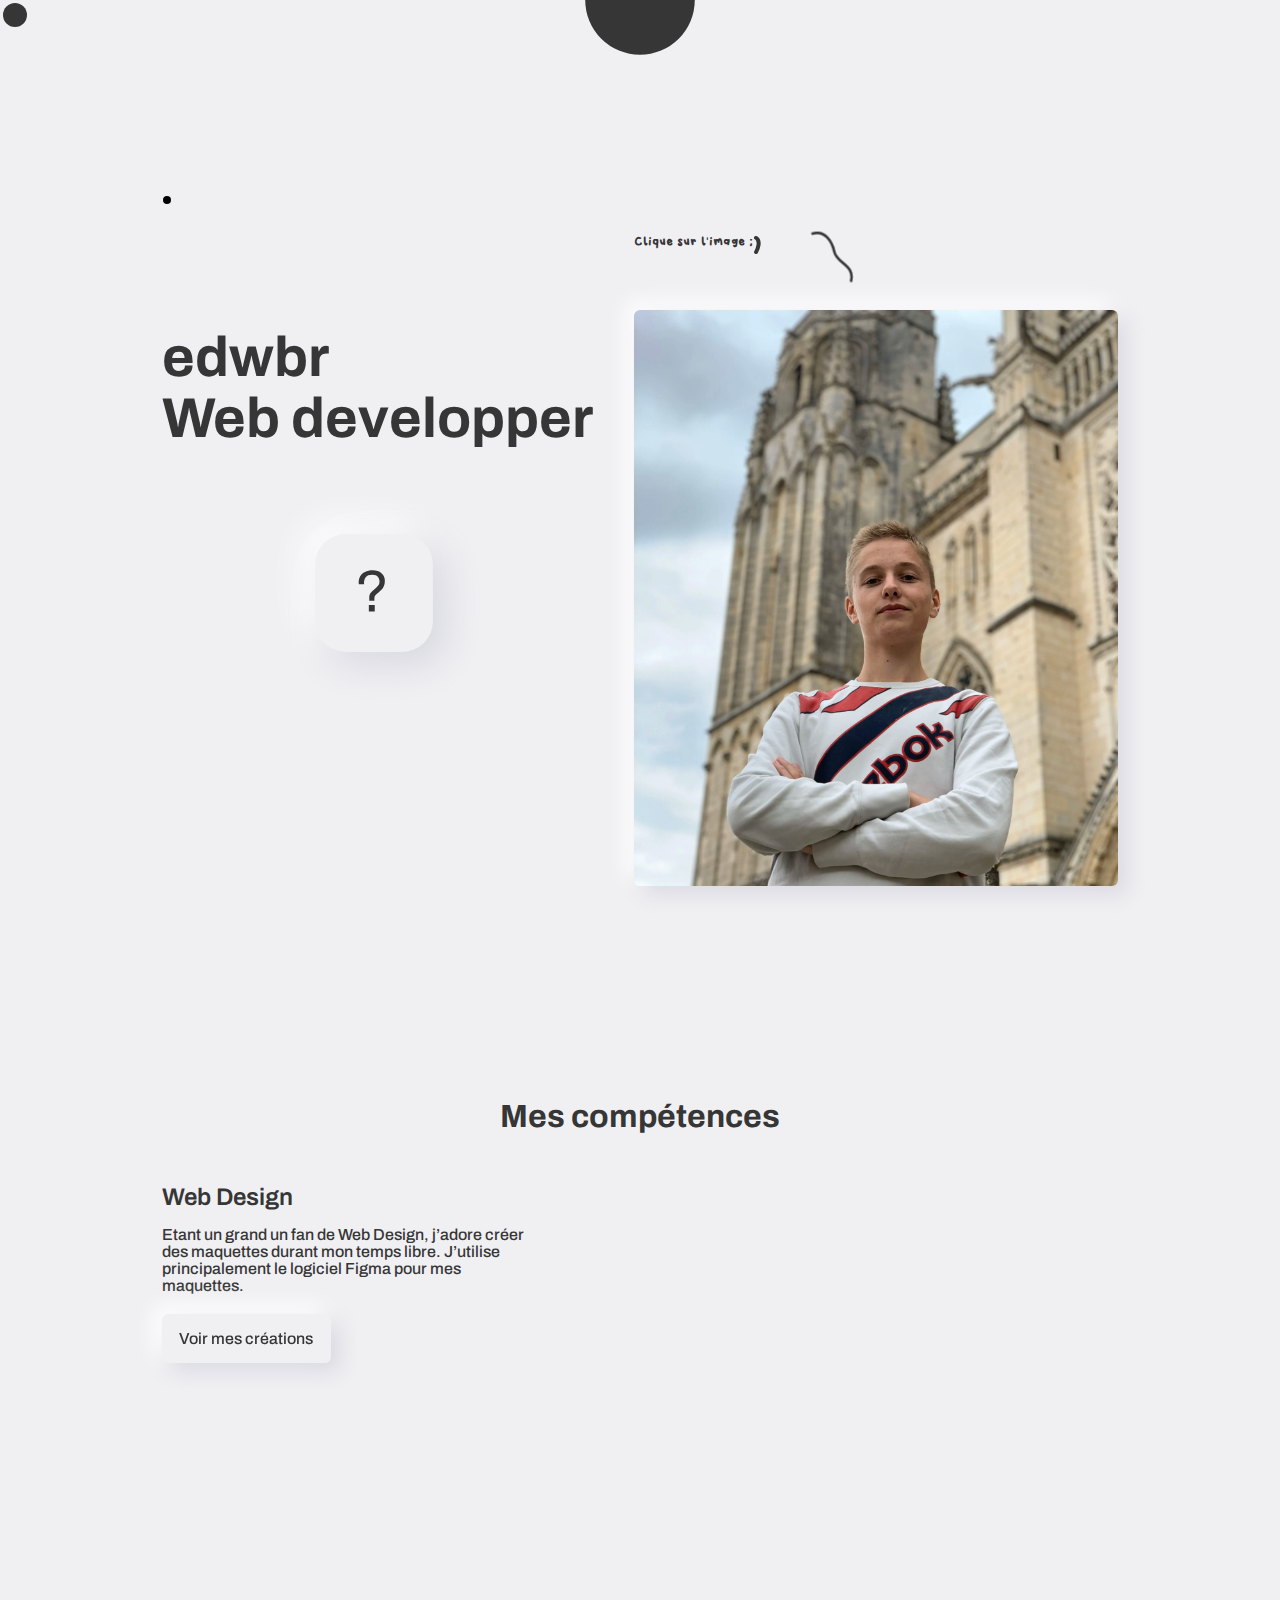
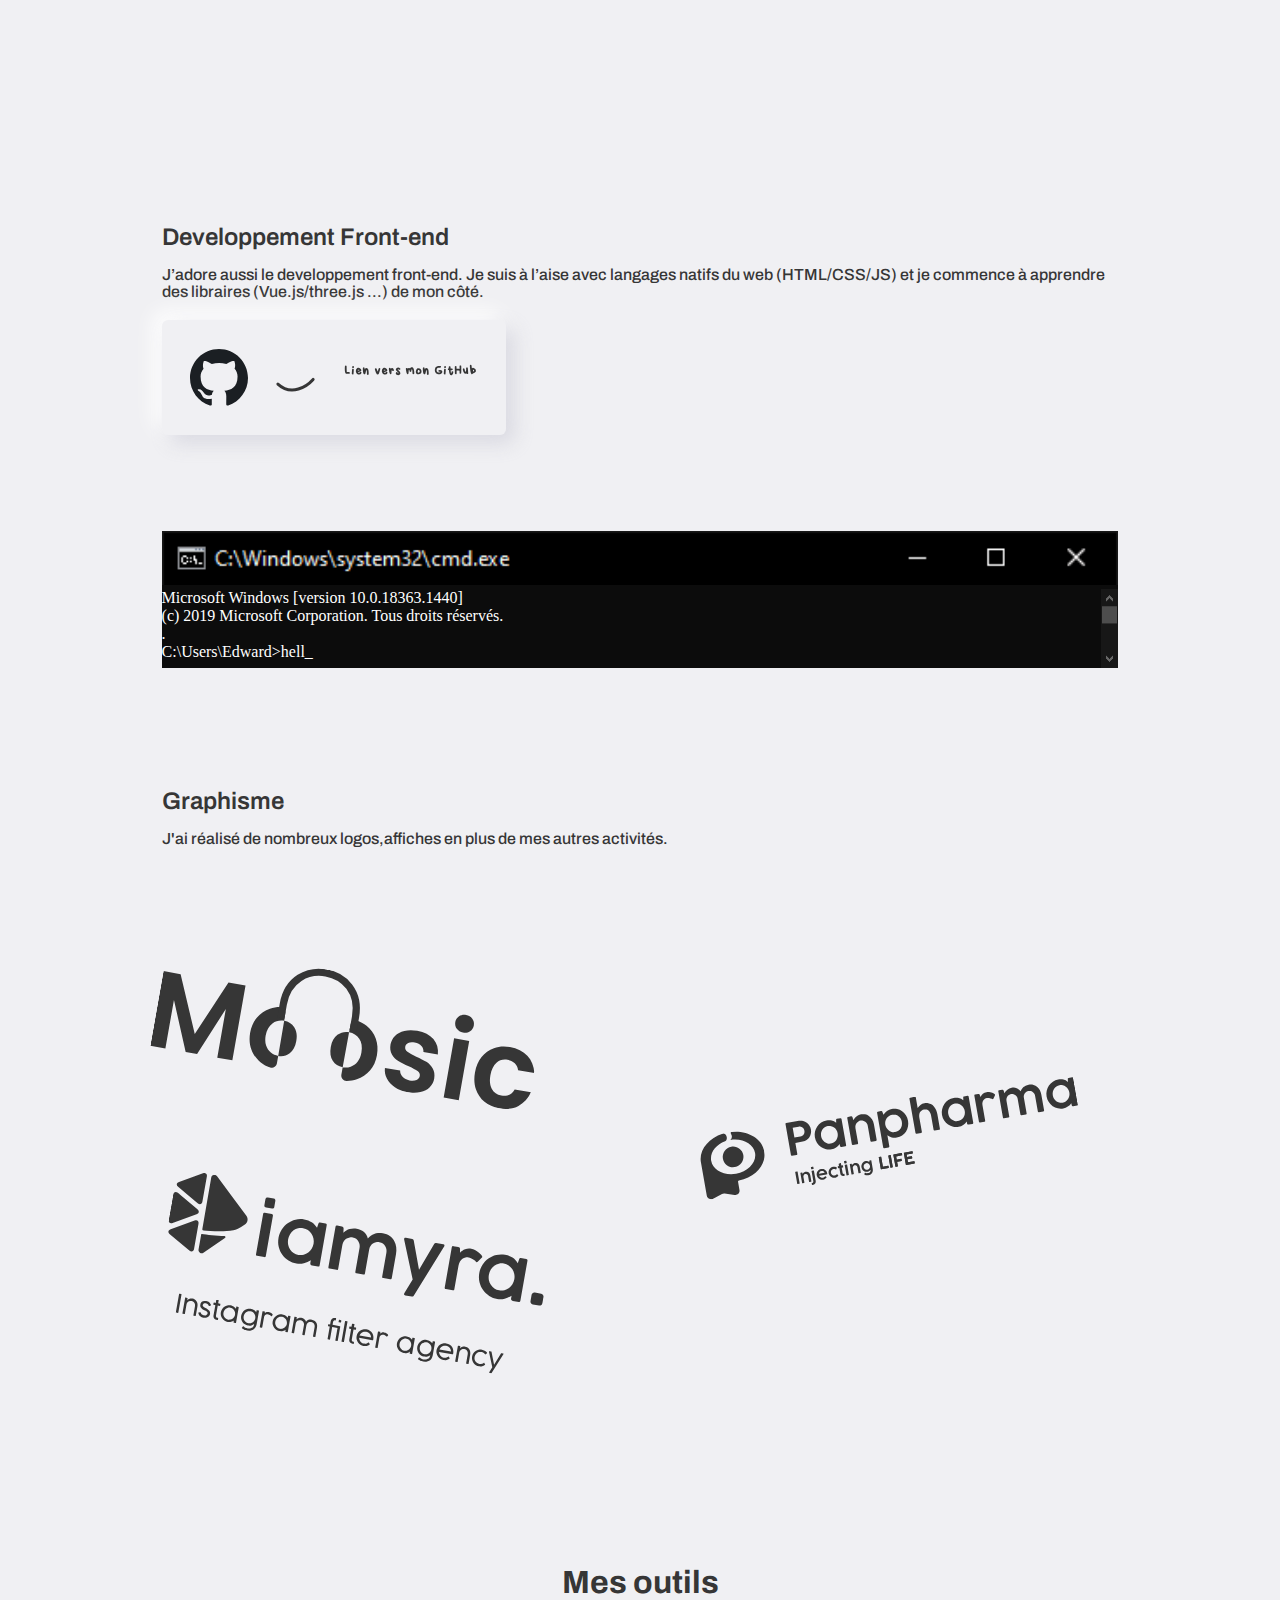
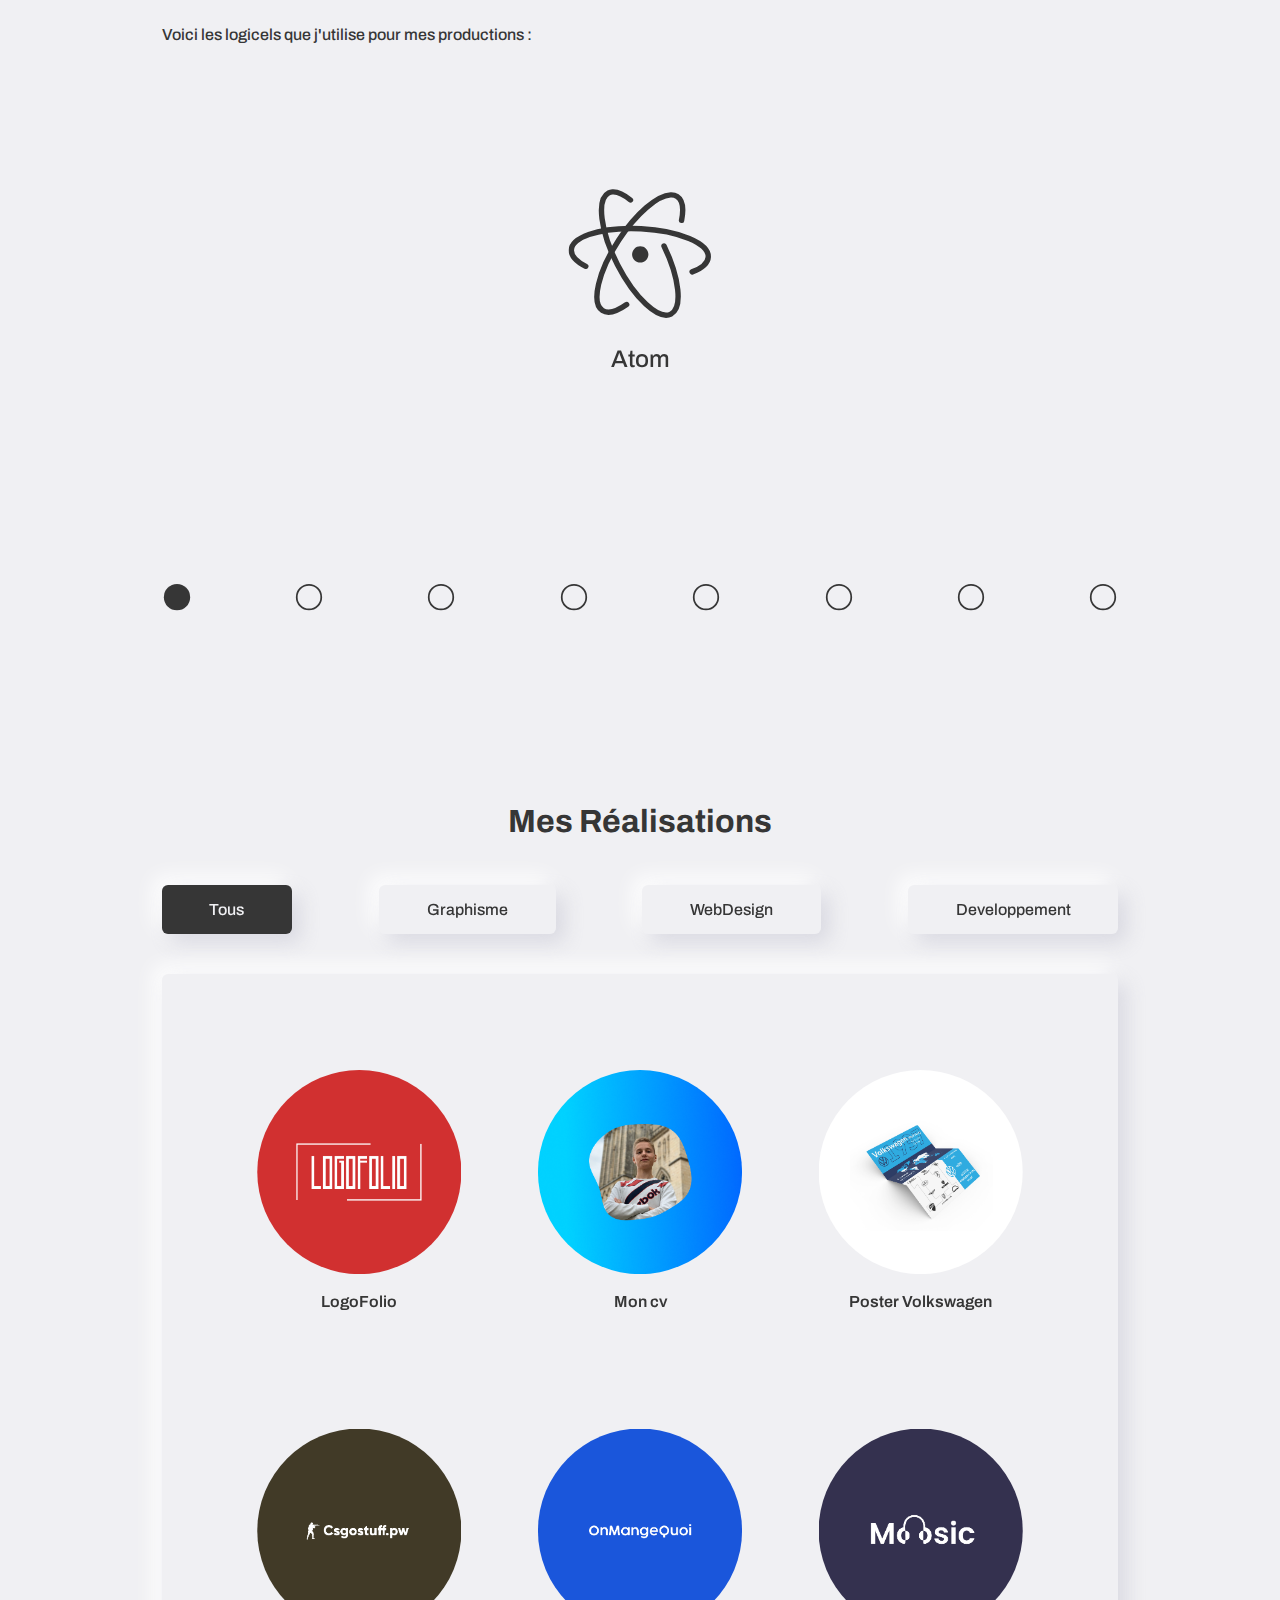
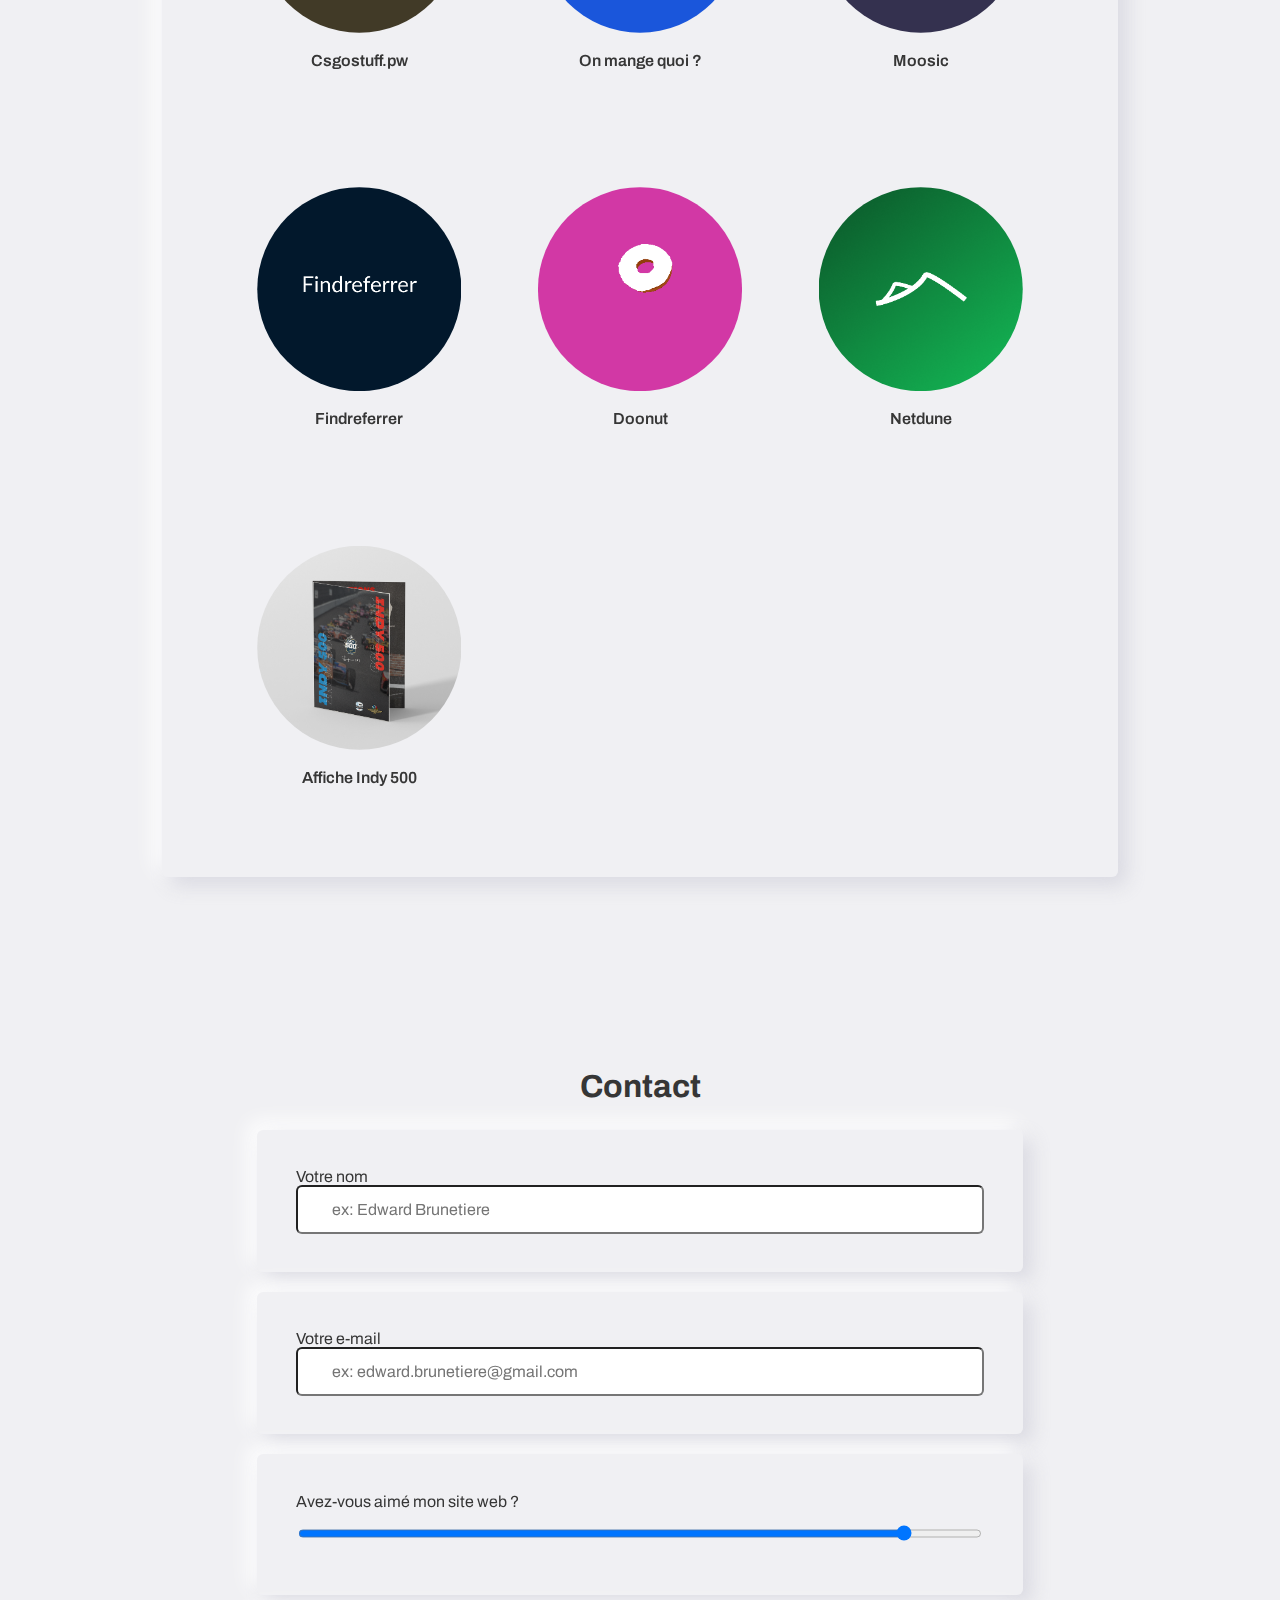
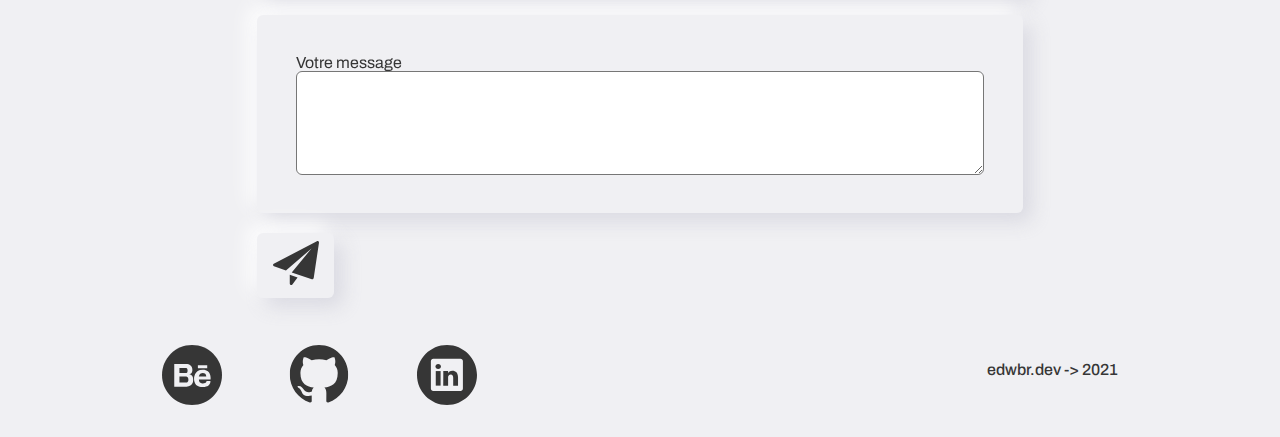
==== commit 287db016: "béta 30/05 3" ====
--- a/index.html
+++ b/index.html
@@ -288,8 +288,8 @@
             <input type="text" name="email" id="votre_email" required="required" placeholder="ex: edward.brunetiere@gmail.com" />
           </div>
           <div class="bouton div-form">
-            <label for="aimer_mon_site">Avez-vous aimer mon site web ?</label>
-            <input type="range" name="satisfaction" id="aimer_mon_site" min="1" max="10" value="10" />
+            <label for="aimer_mon_site">Avez-vous aimé mon site web ?</label>
+            <input type="range" name="satisfaction" id="aimer_mon_site" min="1" max="10" value="9" />
           </div>
           <div class="bouton div-form">
             <label for="message_a_envoyer">Votre message</label>
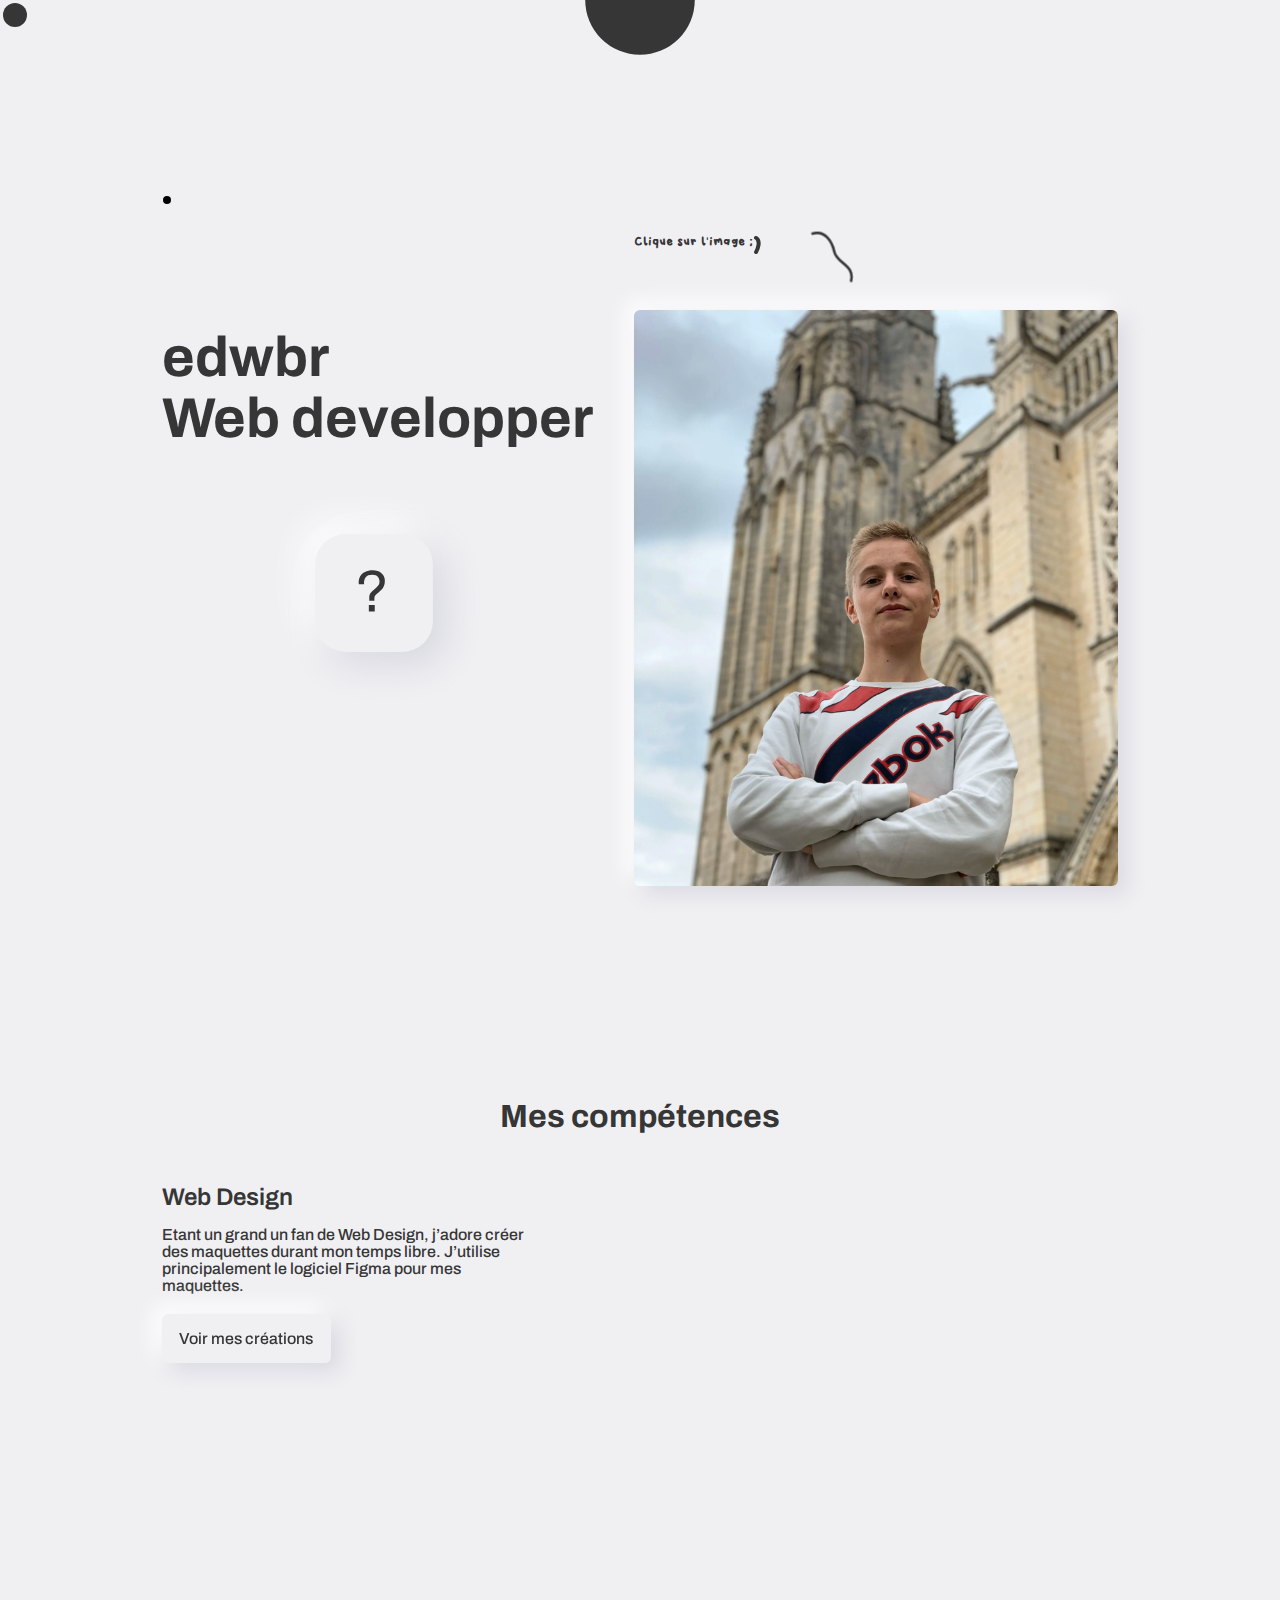
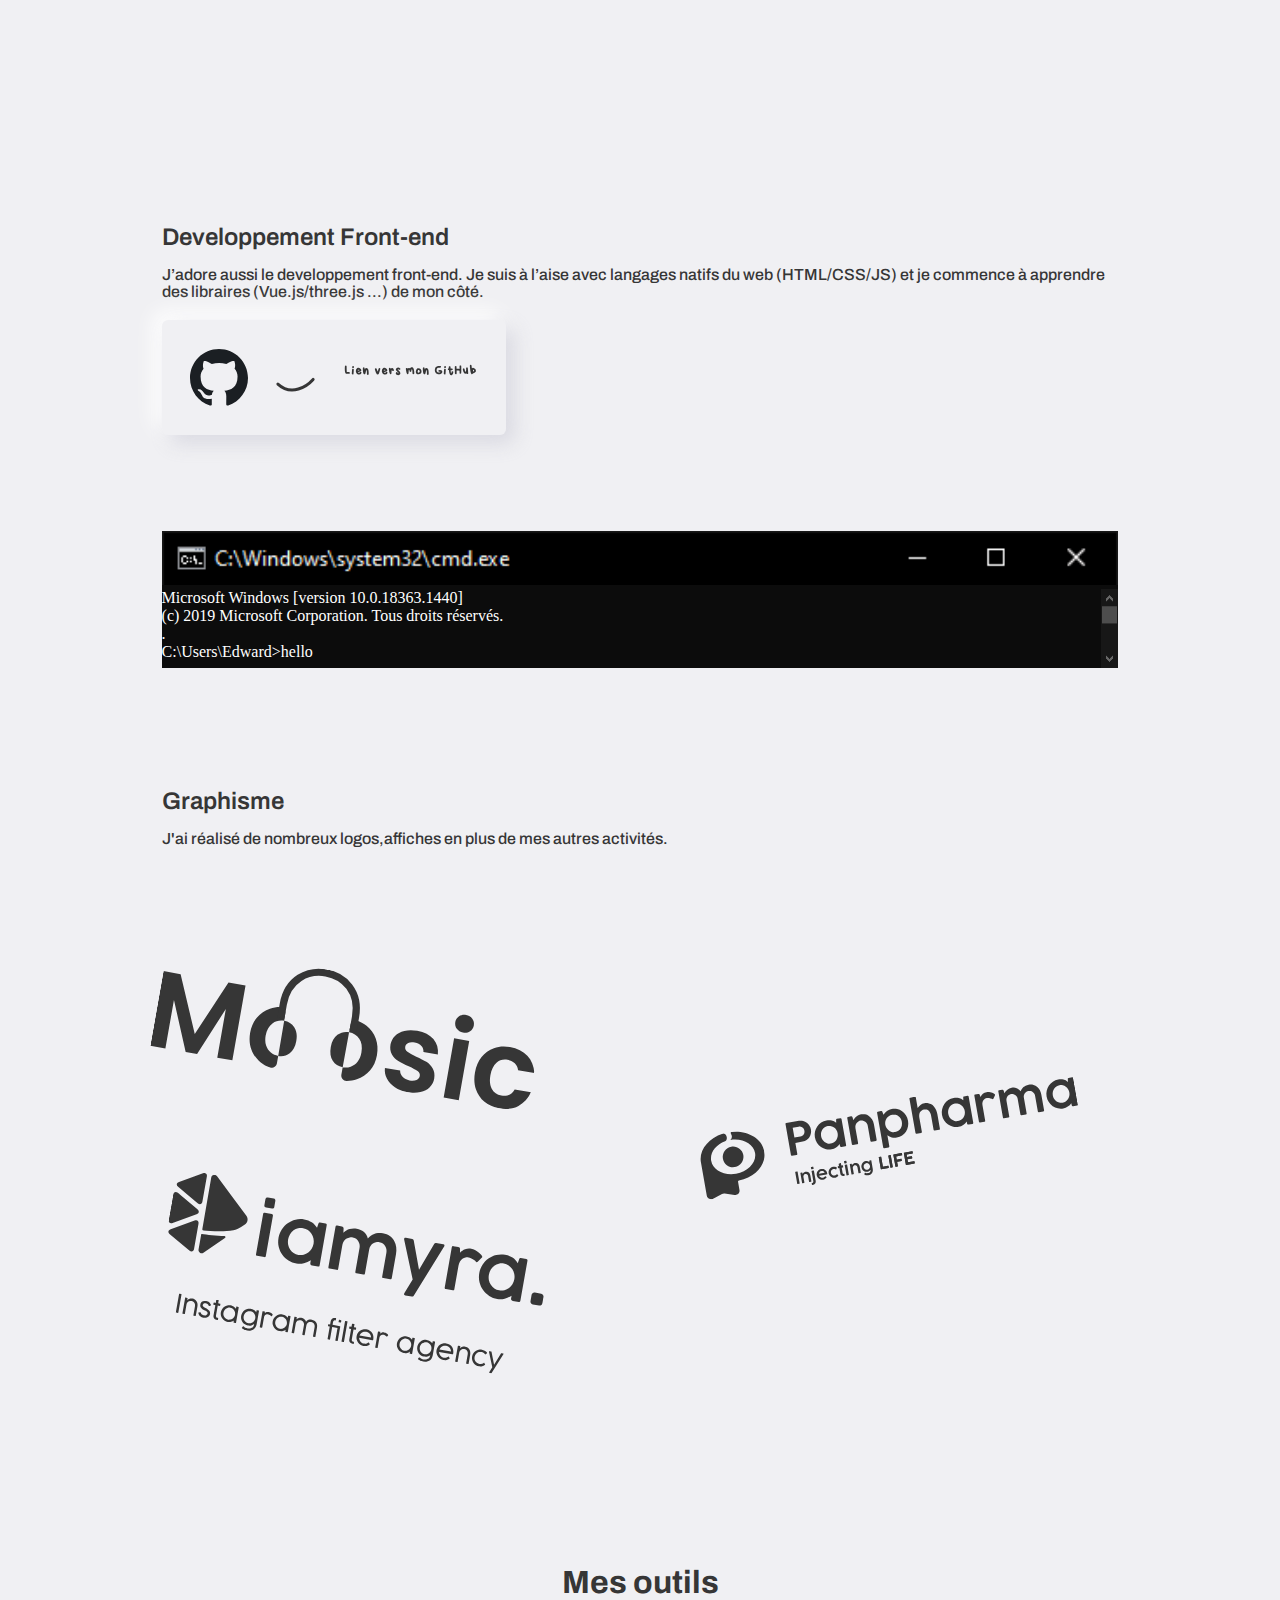
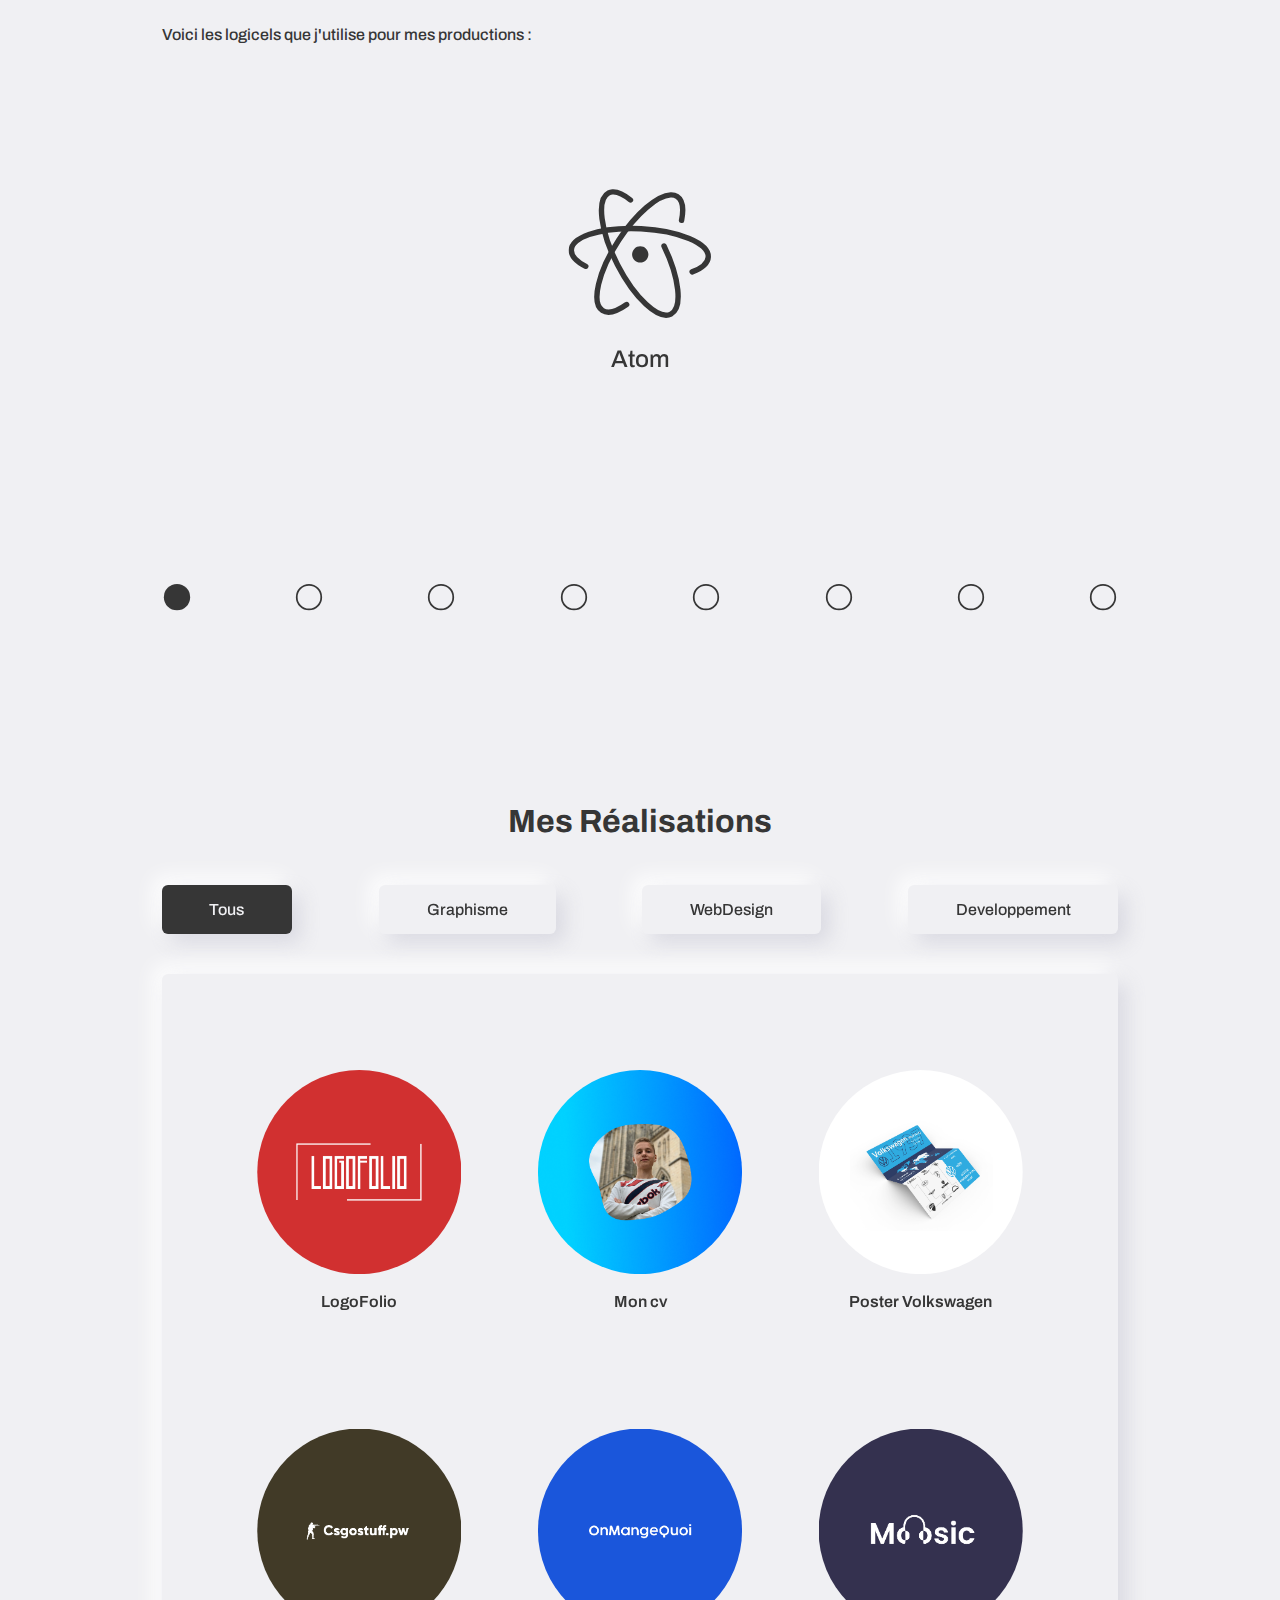
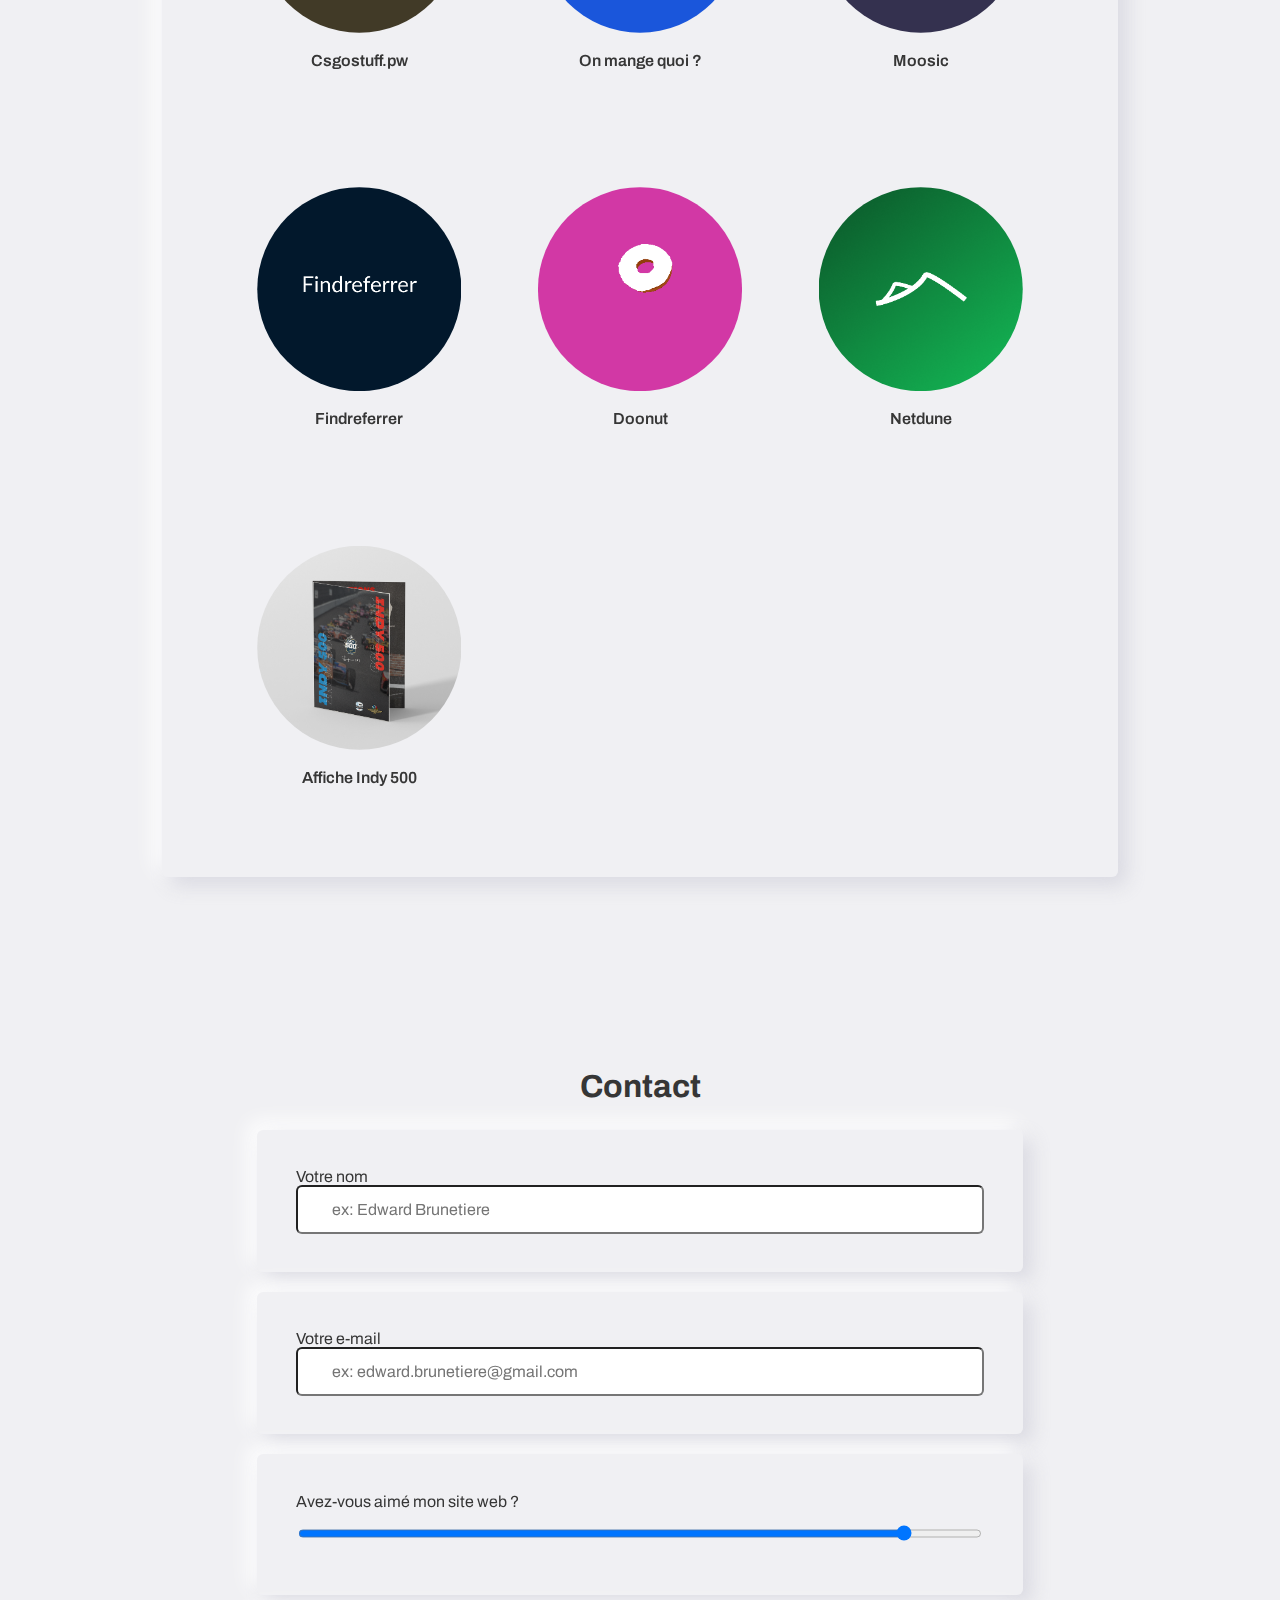
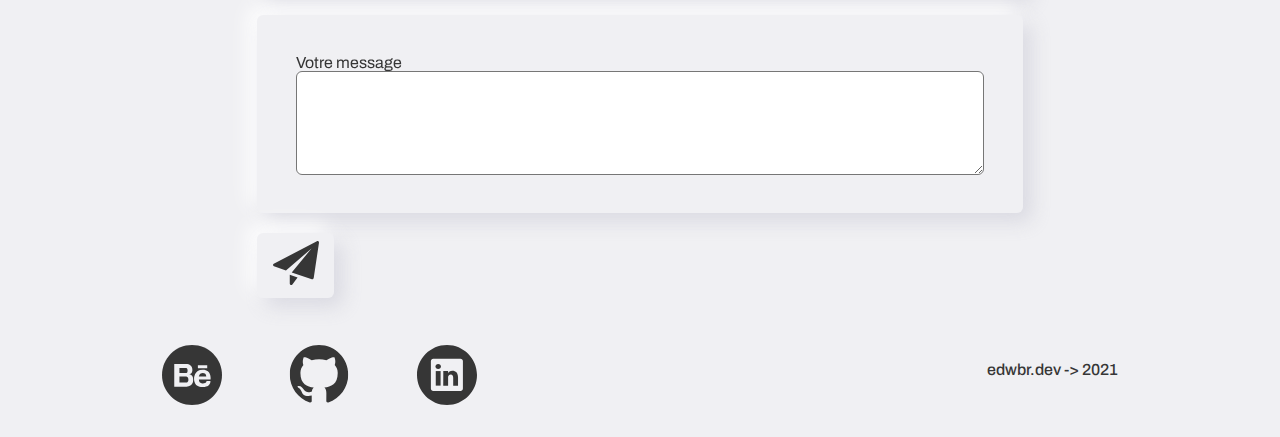
==== commit 31dfd63b: "meta" ====
--- a/index.html
+++ b/index.html
@@ -4,13 +4,13 @@
 <head>
   <meta charset="utf-8">
   <title>Edward Brunetiere | Portfolio</title>
-  <meta name="description" content="Site web portfolio de Edward Brunetiere" />
+  <meta name="description" content="Portefolio Edward Brunetiere | Réalisé dans le cadre d'un projet scolaire. Il présente les compétences, réalisations et le parcours d'Edward Brunetiere" />
   <meta name="viewport" content="width=device-width, initial-scale=1.0, shrink-to-fit=no">
   <link rel="stylesheet" href="css/style.css" type="text/css" media="screen" />
   <link rel="preconnect" href="https://fonts.gstatic.com">
   <link href="https://fonts.googleapis.com/css2?family=Archivo:wght@500;600;700&display=swap" rel="stylesheet">
   <link rel="icon" href="/content/icone.ico">
-  <script type="text/javascript" src="js/script.js"></script>
+  <script src="js/script.js"></script>
 
 </head>
 
--- a/css/style.css
+++ b/css/style.css
@@ -606,7 +606,6 @@
   padding-right: 10%;
   padding-bottom: 90%;
   grid-gap: 1%;
-  grid-auto-rows: repeat(10, 1fr);
 }
 
 .trie-grille {
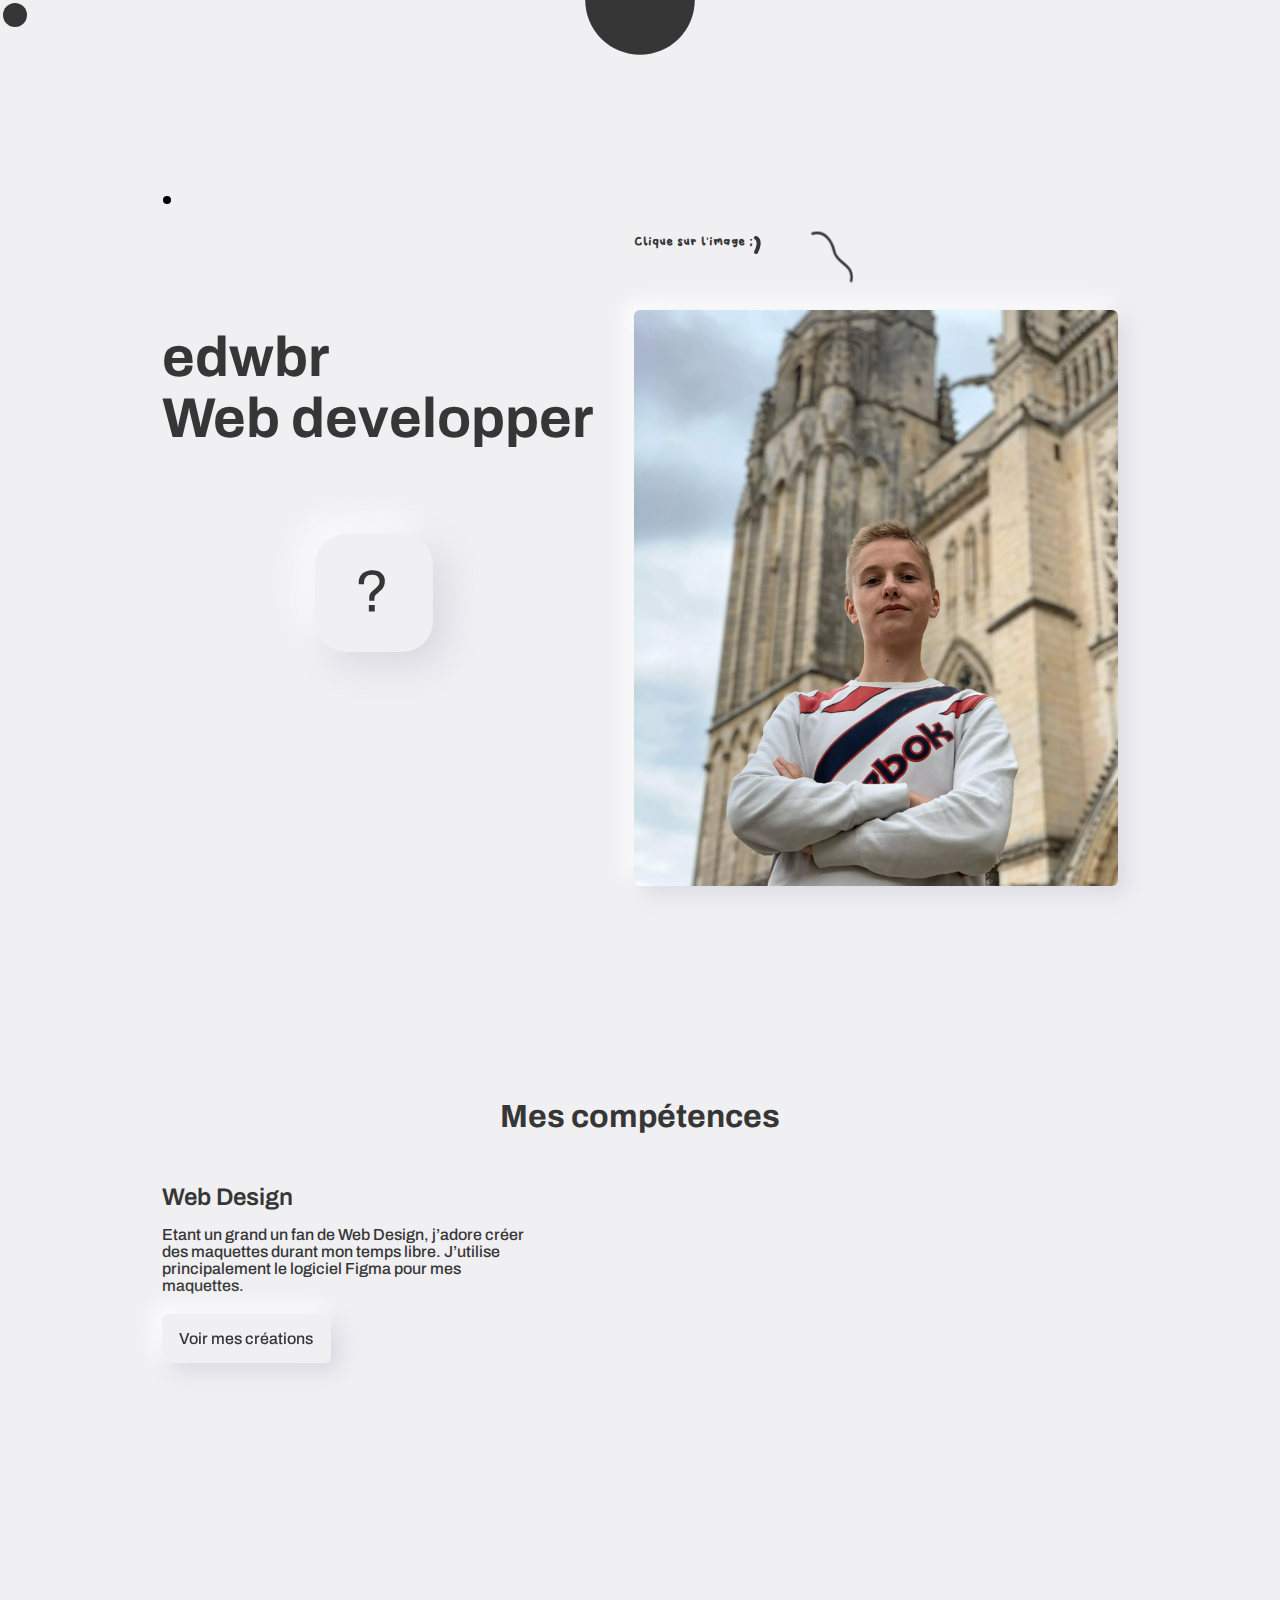
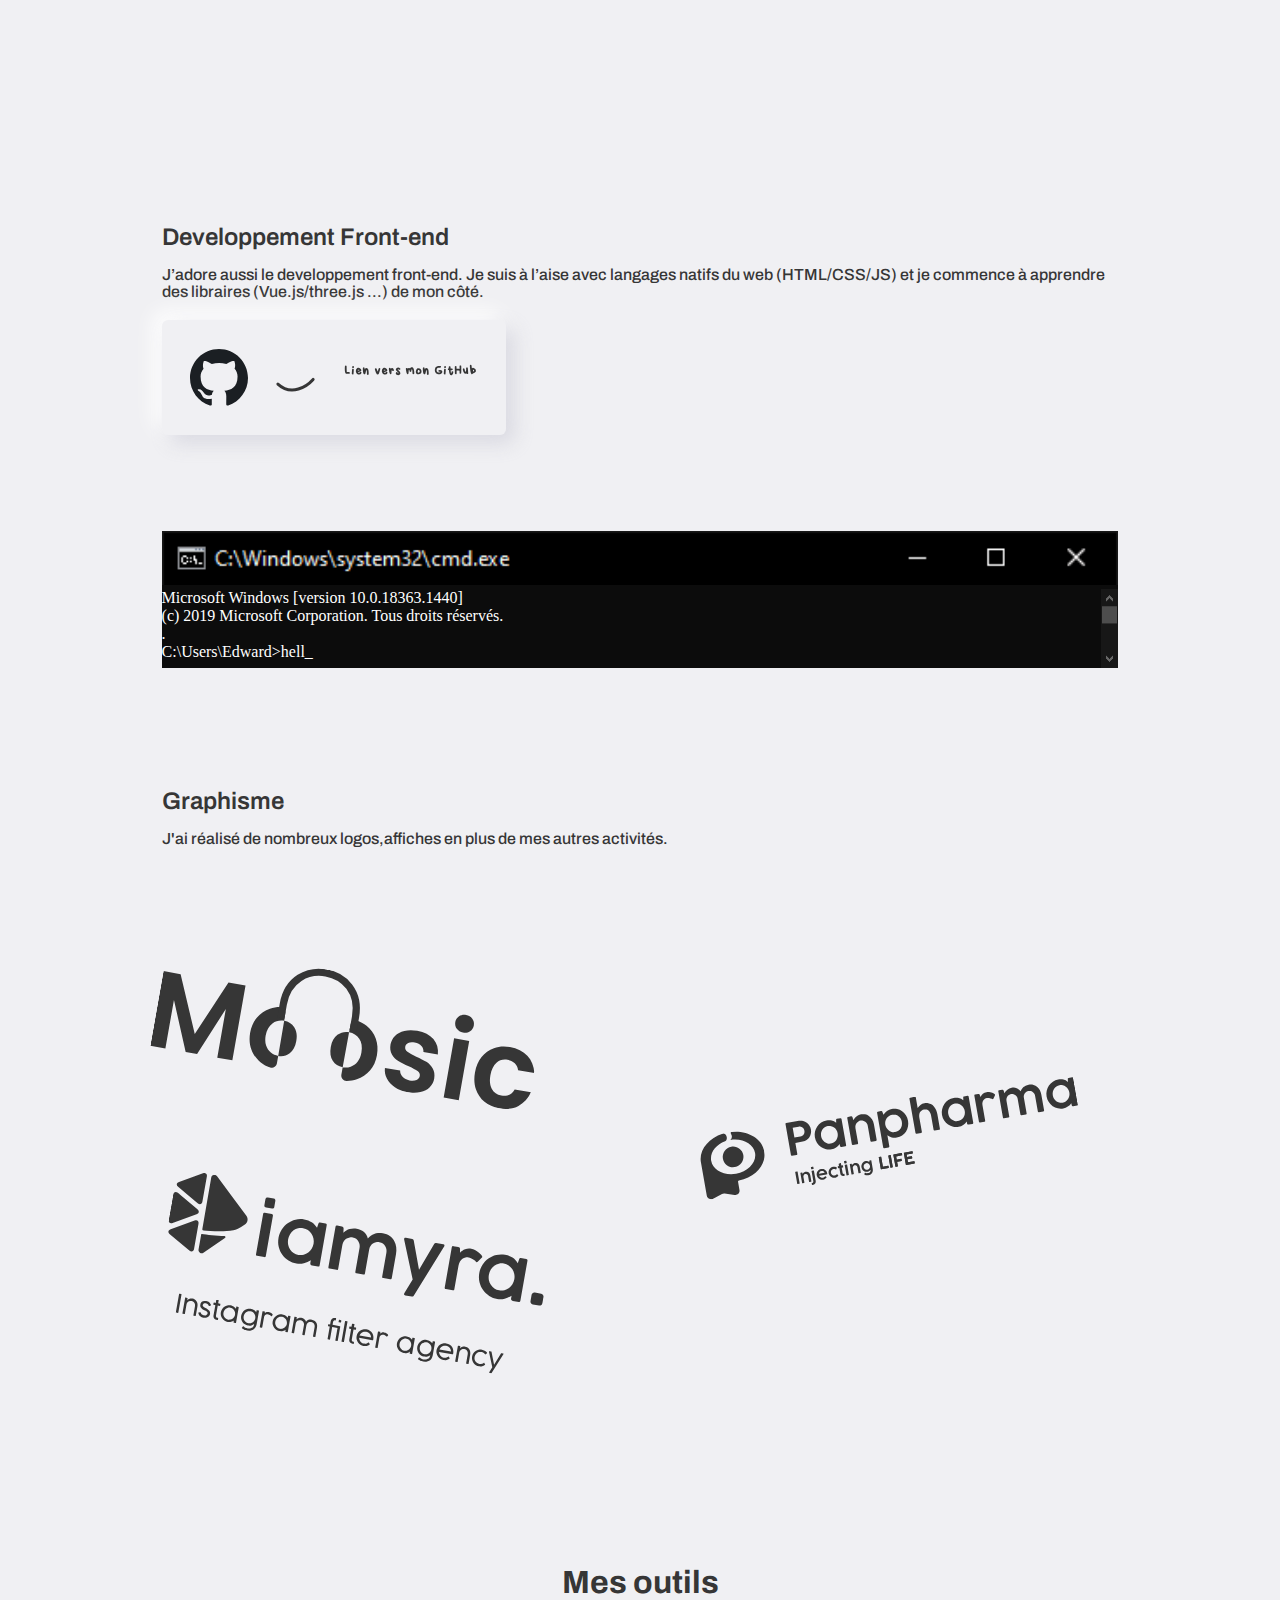
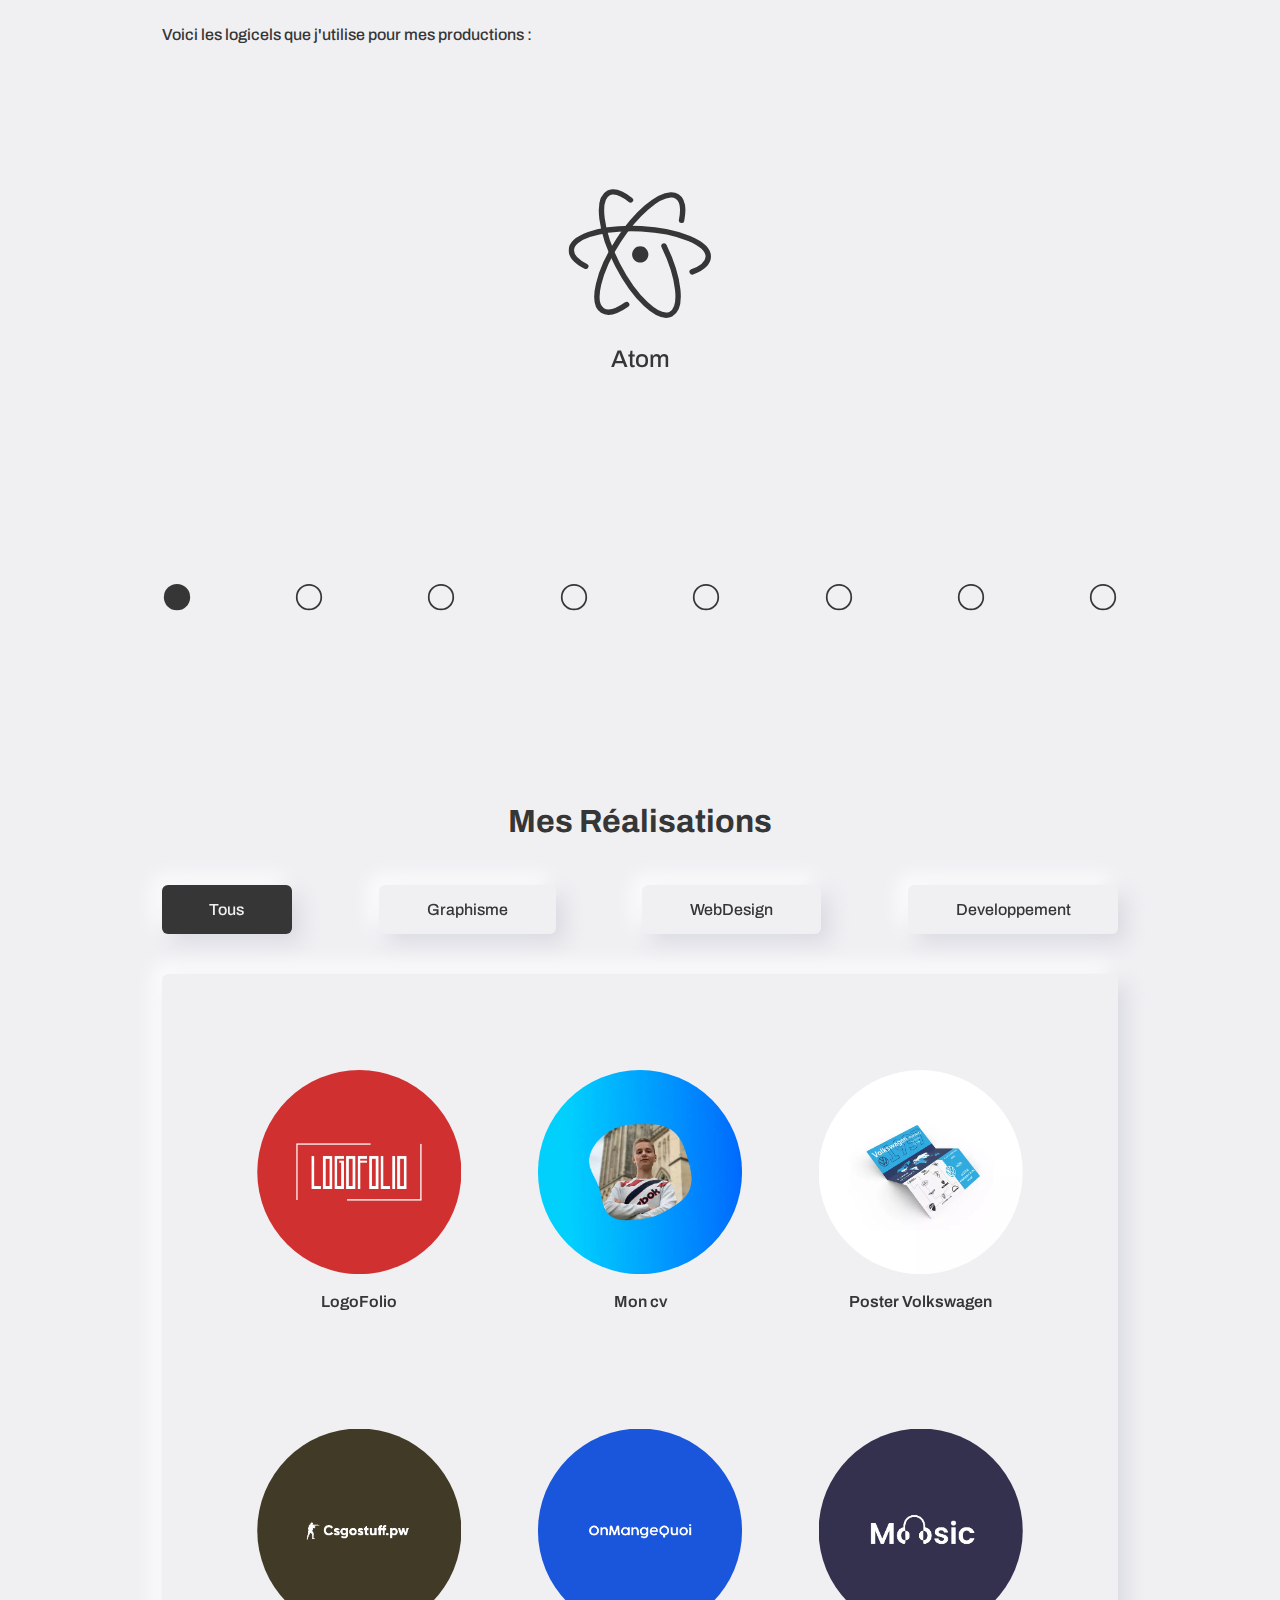
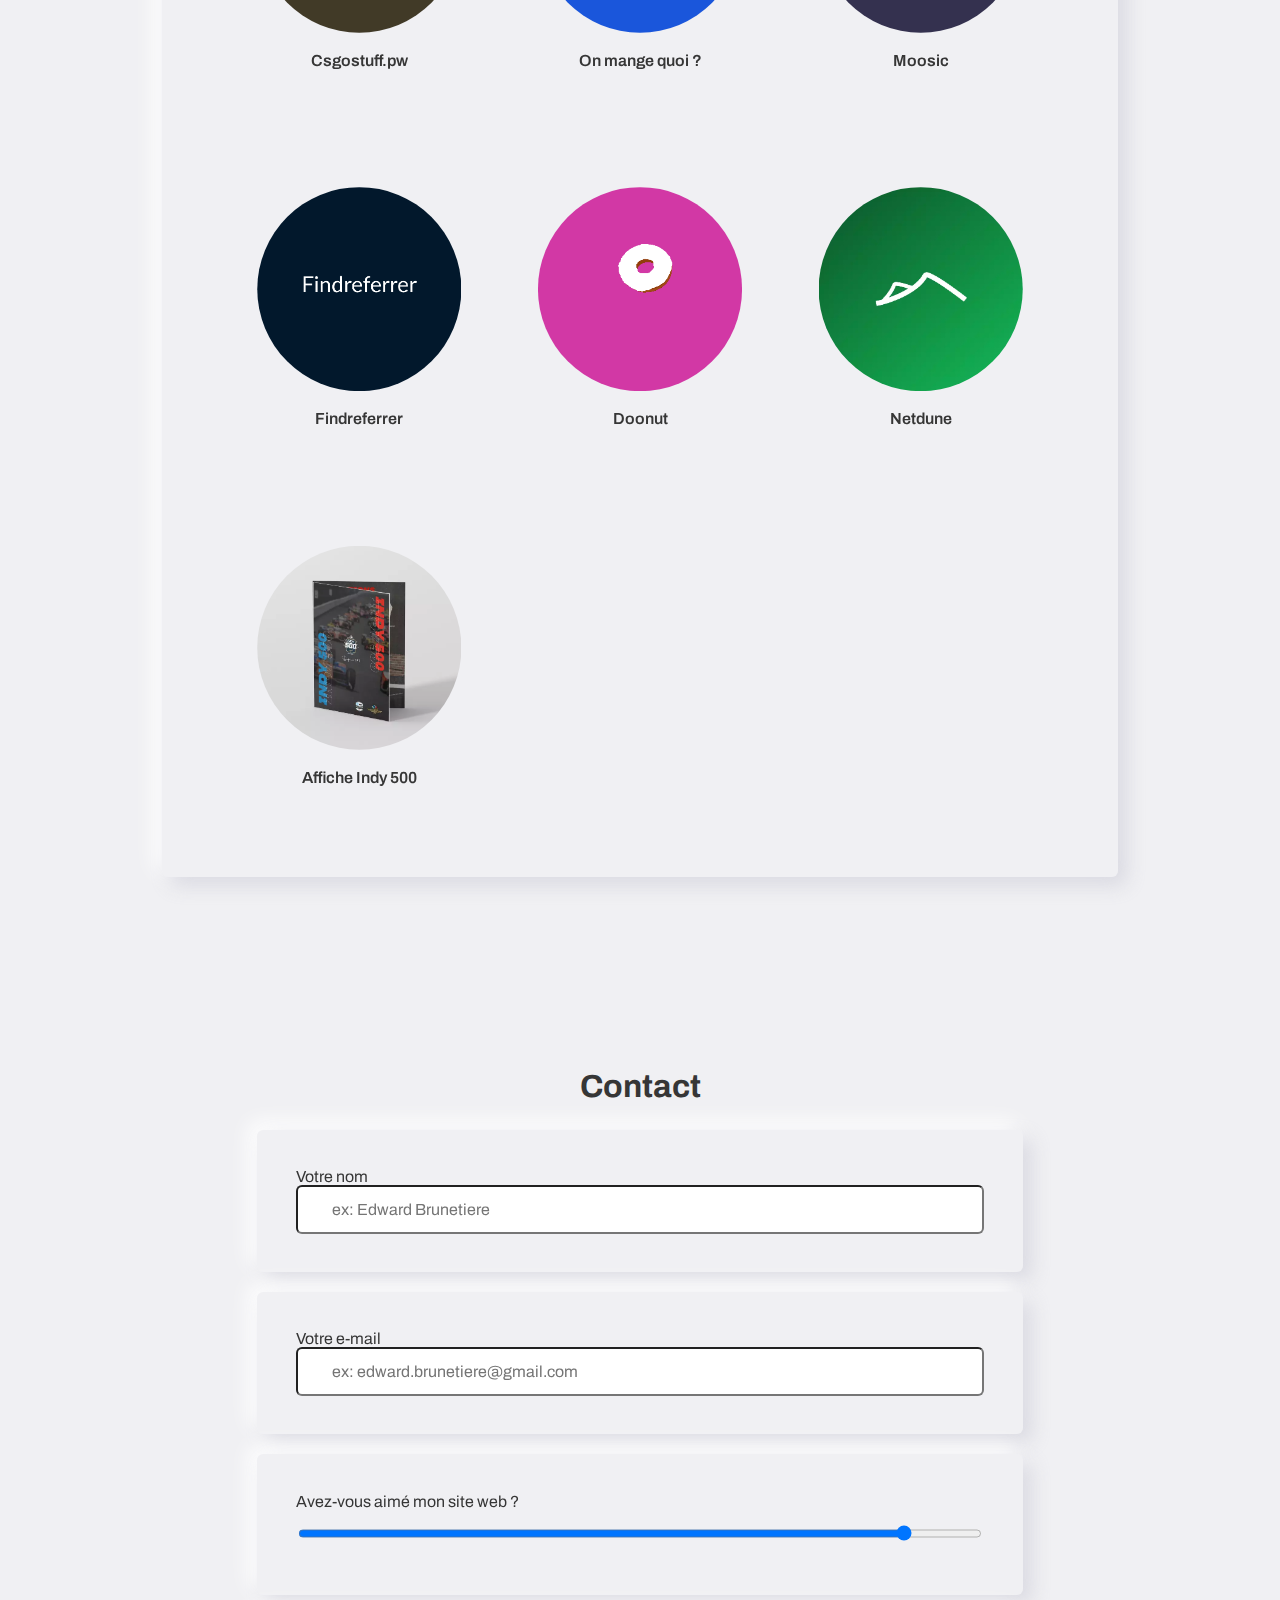
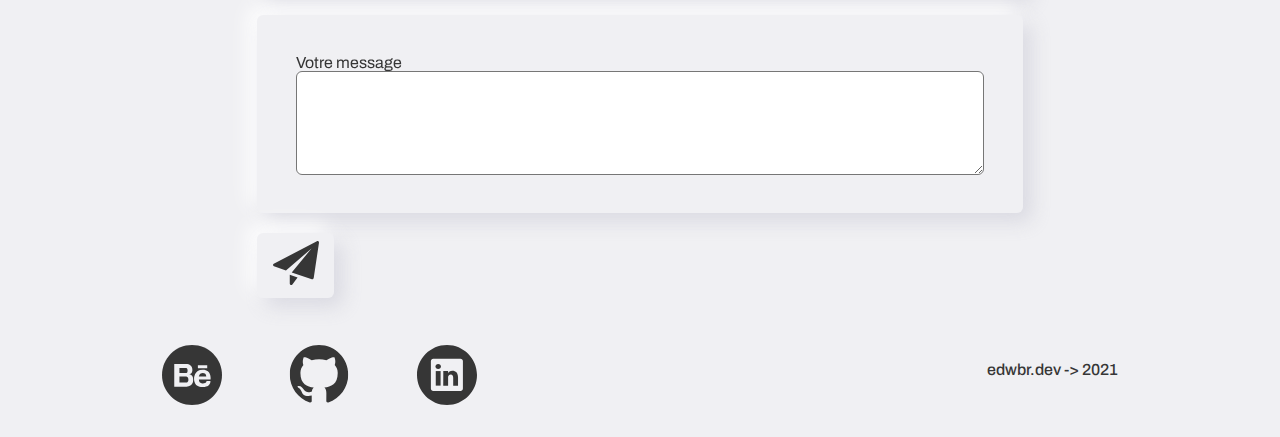
==== commit 8a2fe425: "test php form" ====
--- a/index.html
+++ b/index.html
@@ -278,7 +278,7 @@
     <section id="contact">
       <h2>Contact</h2>
       <div class="formulaire-de-contact">
-        <form action="recevoir-donnees-formulaire.html" method="get">
+        <form action="data.php" method="post">
           <div class="bouton div-form">
             <label for="votre_nom">Votre nom</label>
             <input type="text" name="nom" id="votre_nom" required="required" placeholder="ex: Edward Brunetiere" />
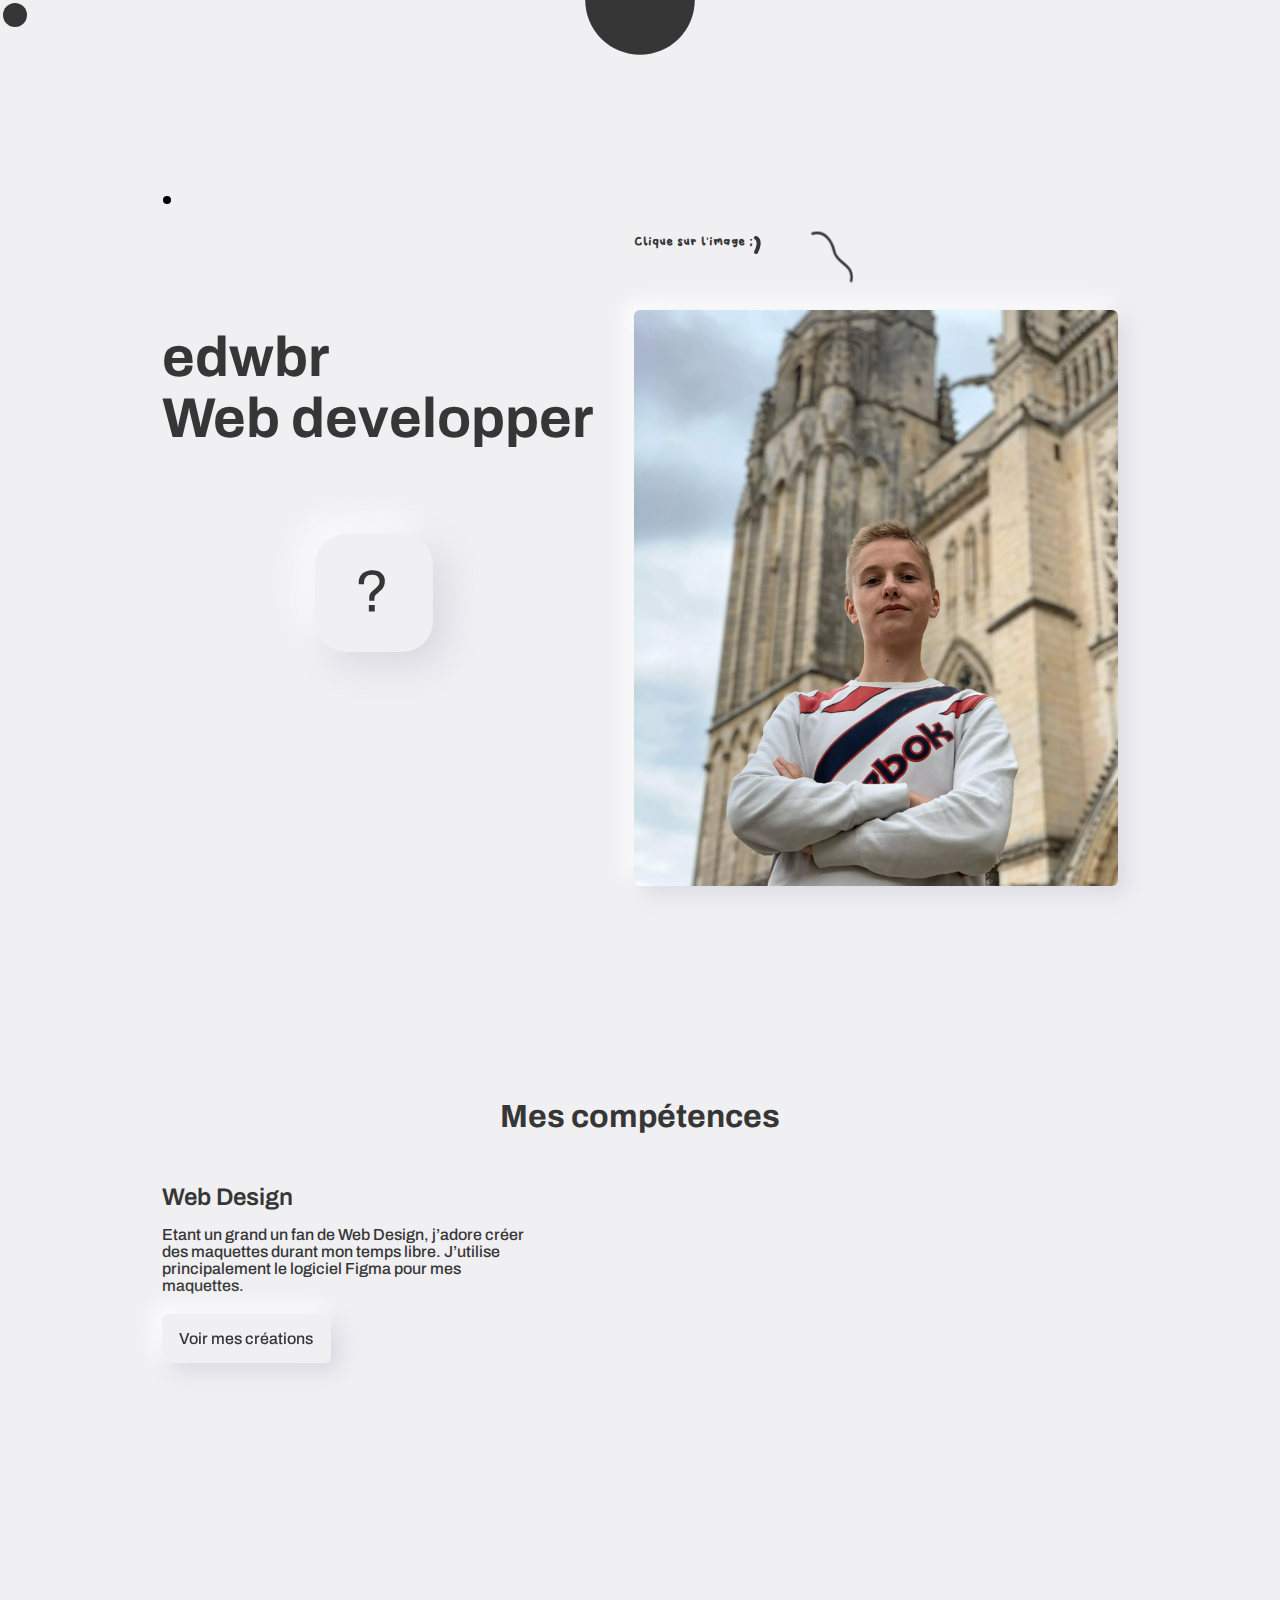
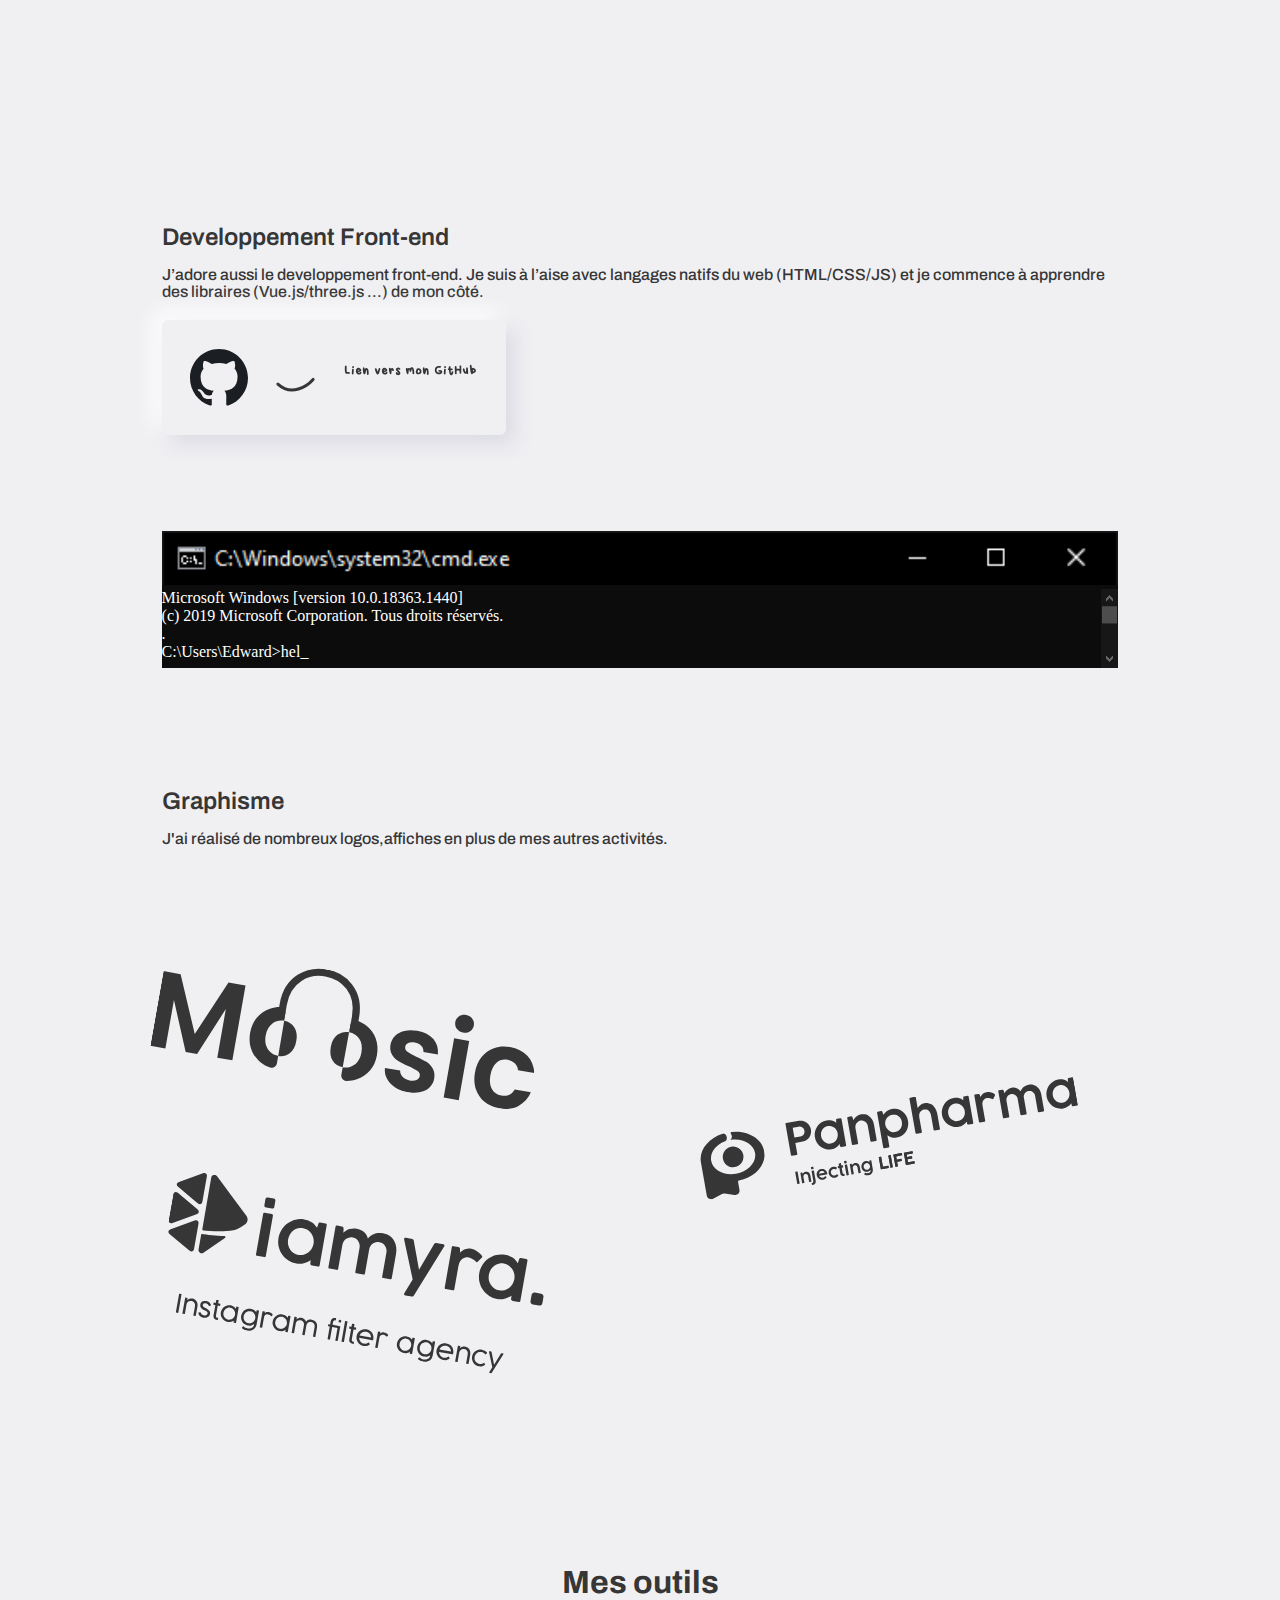
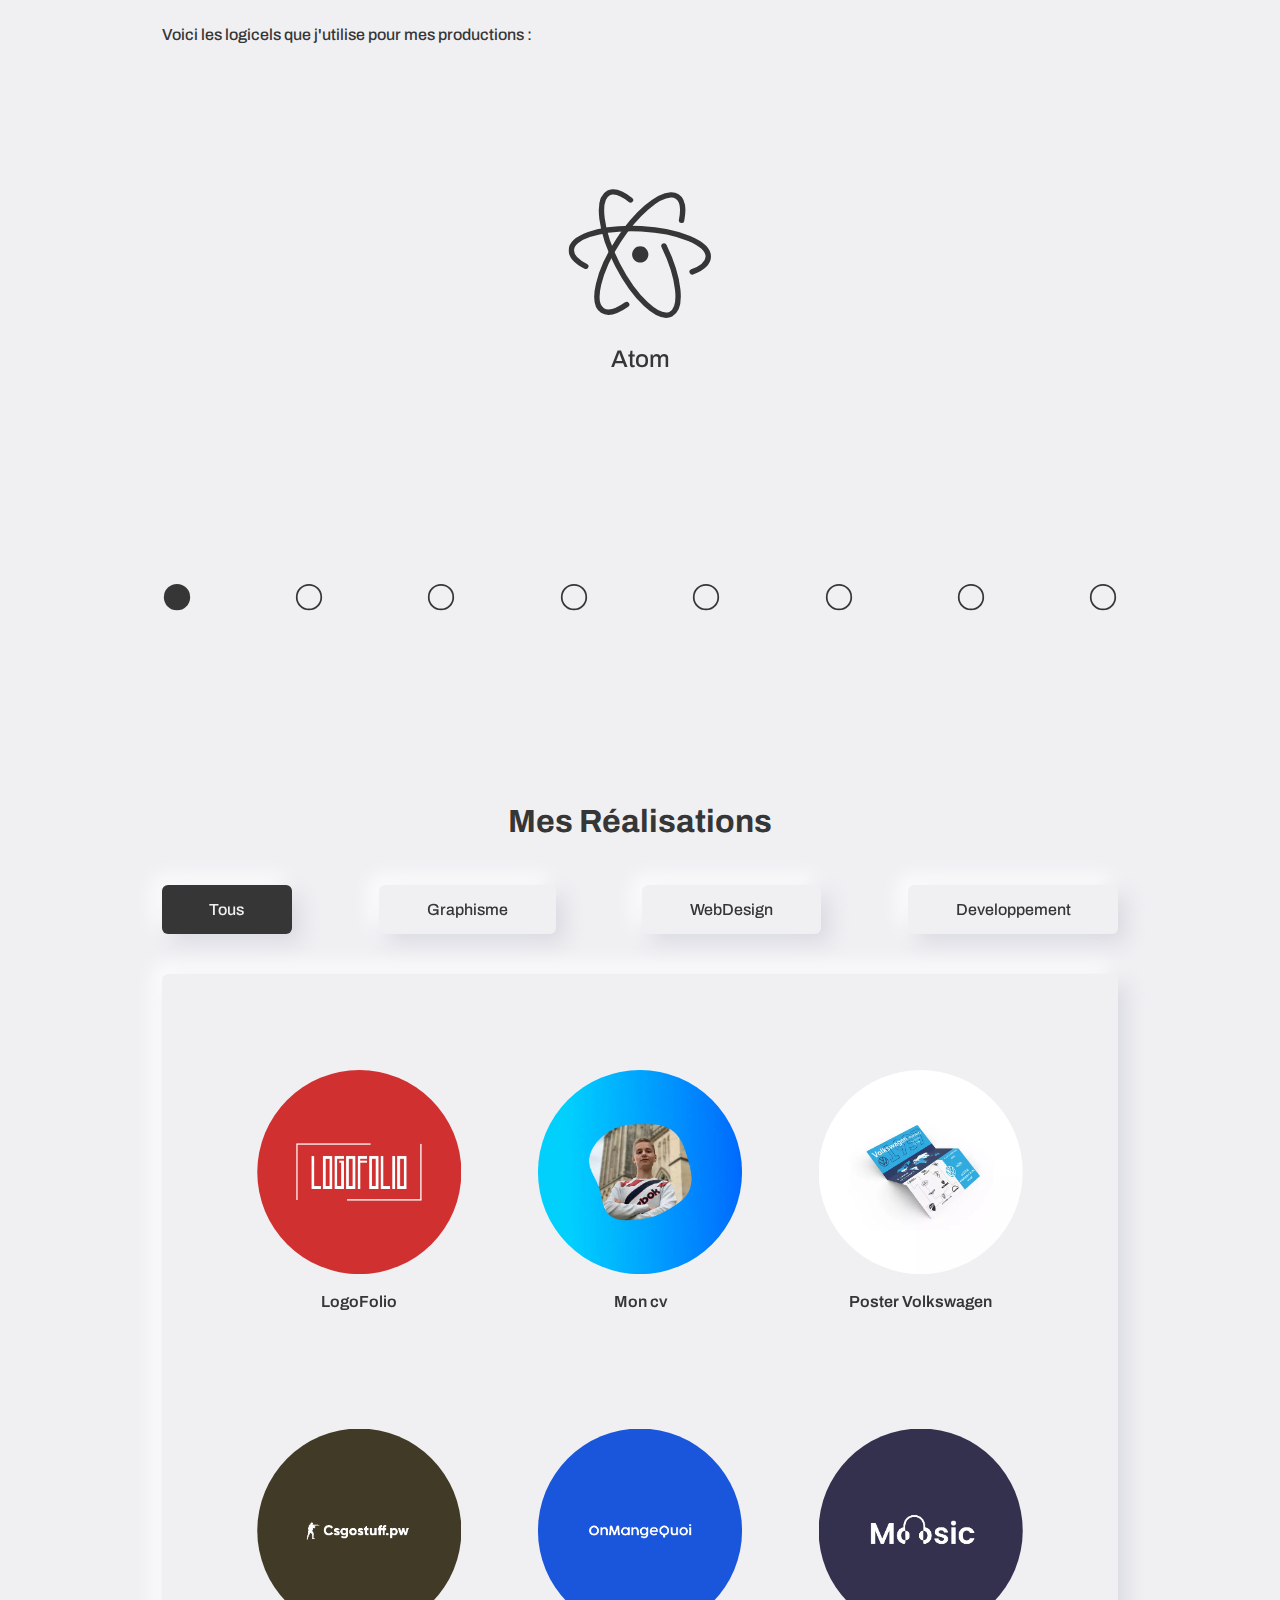
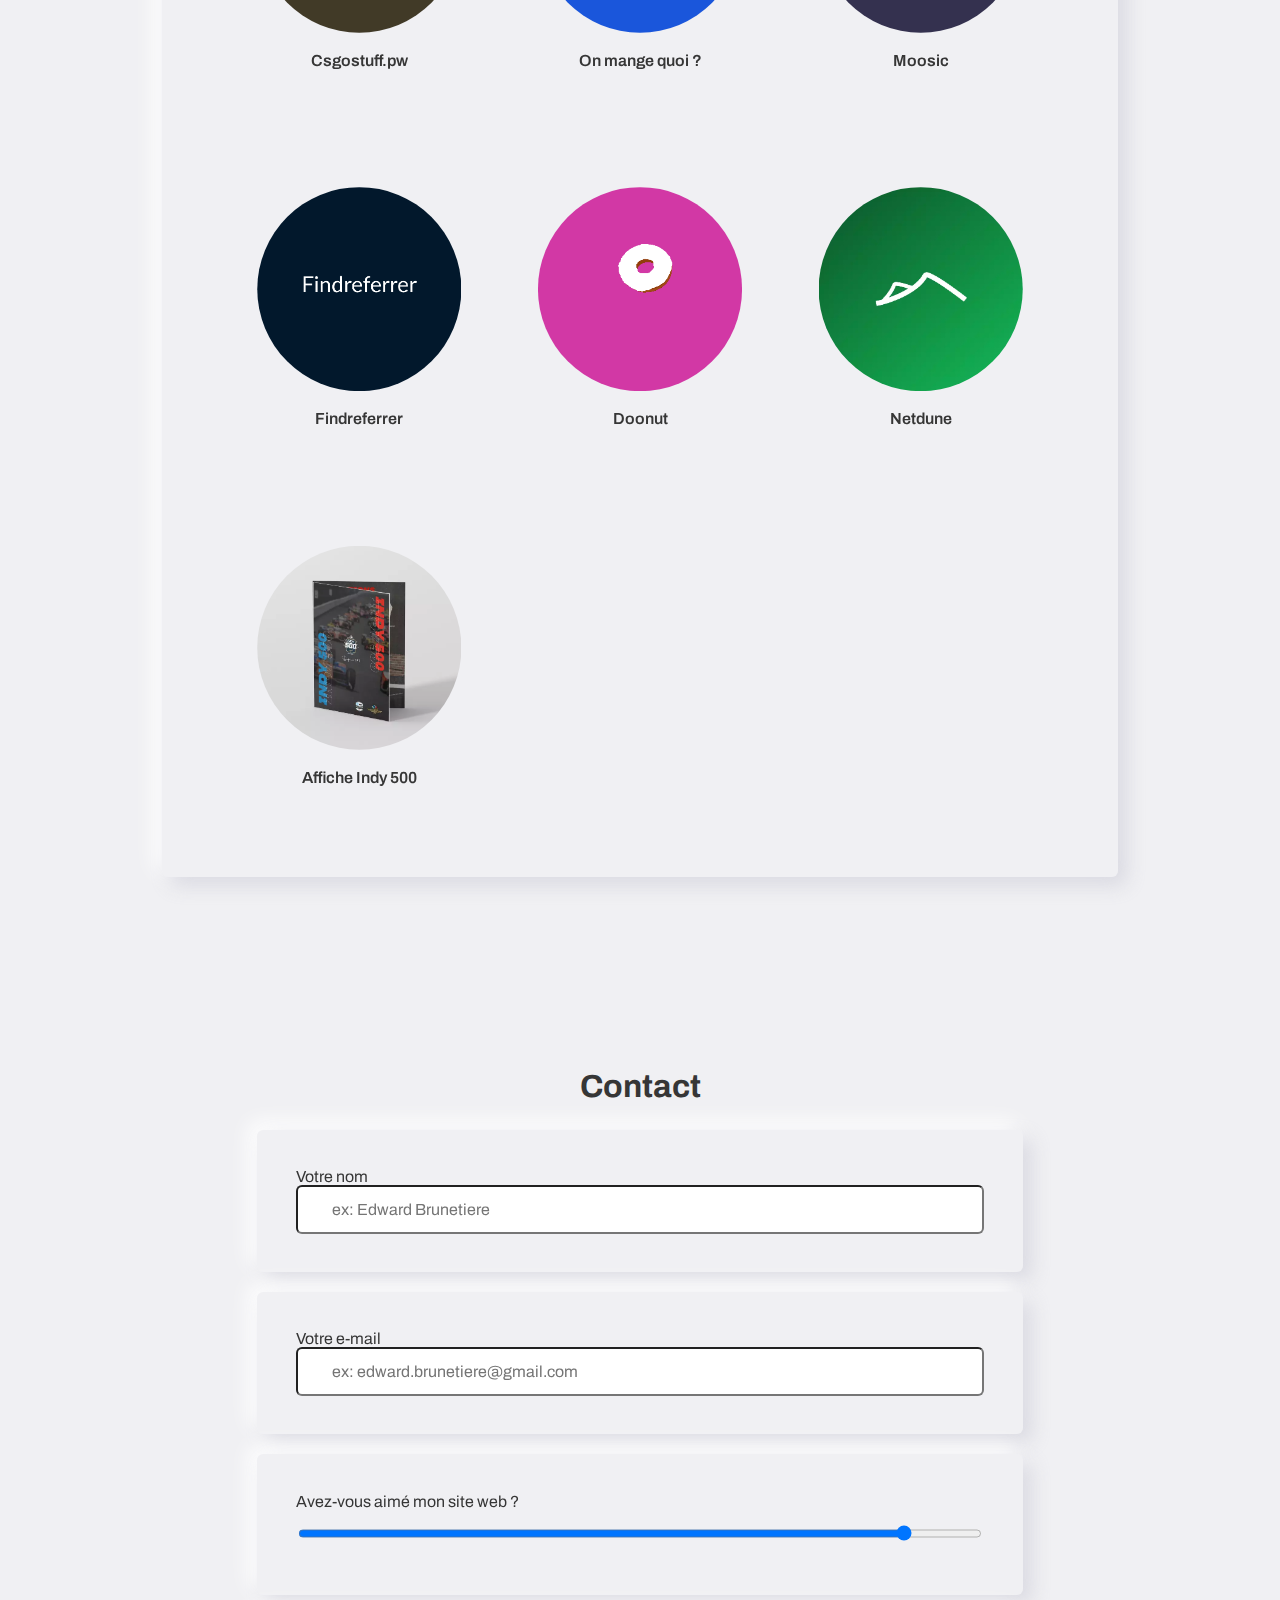
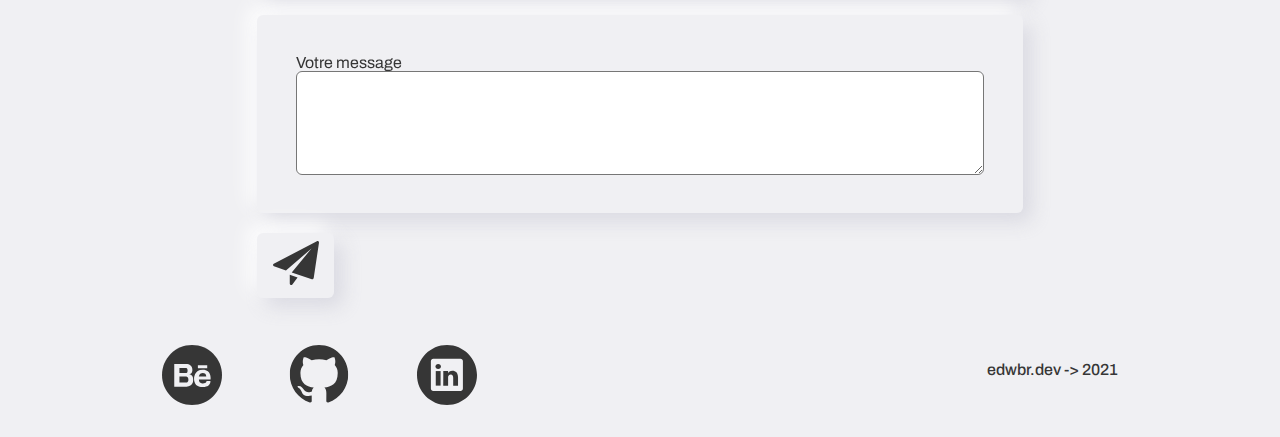
==== commit 74b2c03e: "test form netlify" ====
--- a/index.html
+++ b/index.html
@@ -278,7 +278,7 @@
     <section id="contact">
       <h2>Contact</h2>
       <div class="formulaire-de-contact">
-        <form action="data.php" method="post">
+        <form netlify>
           <div class="bouton div-form">
             <label for="votre_nom">Votre nom</label>
             <input type="text" name="nom" id="votre_nom" required="required" placeholder="ex: Edward Brunetiere" />
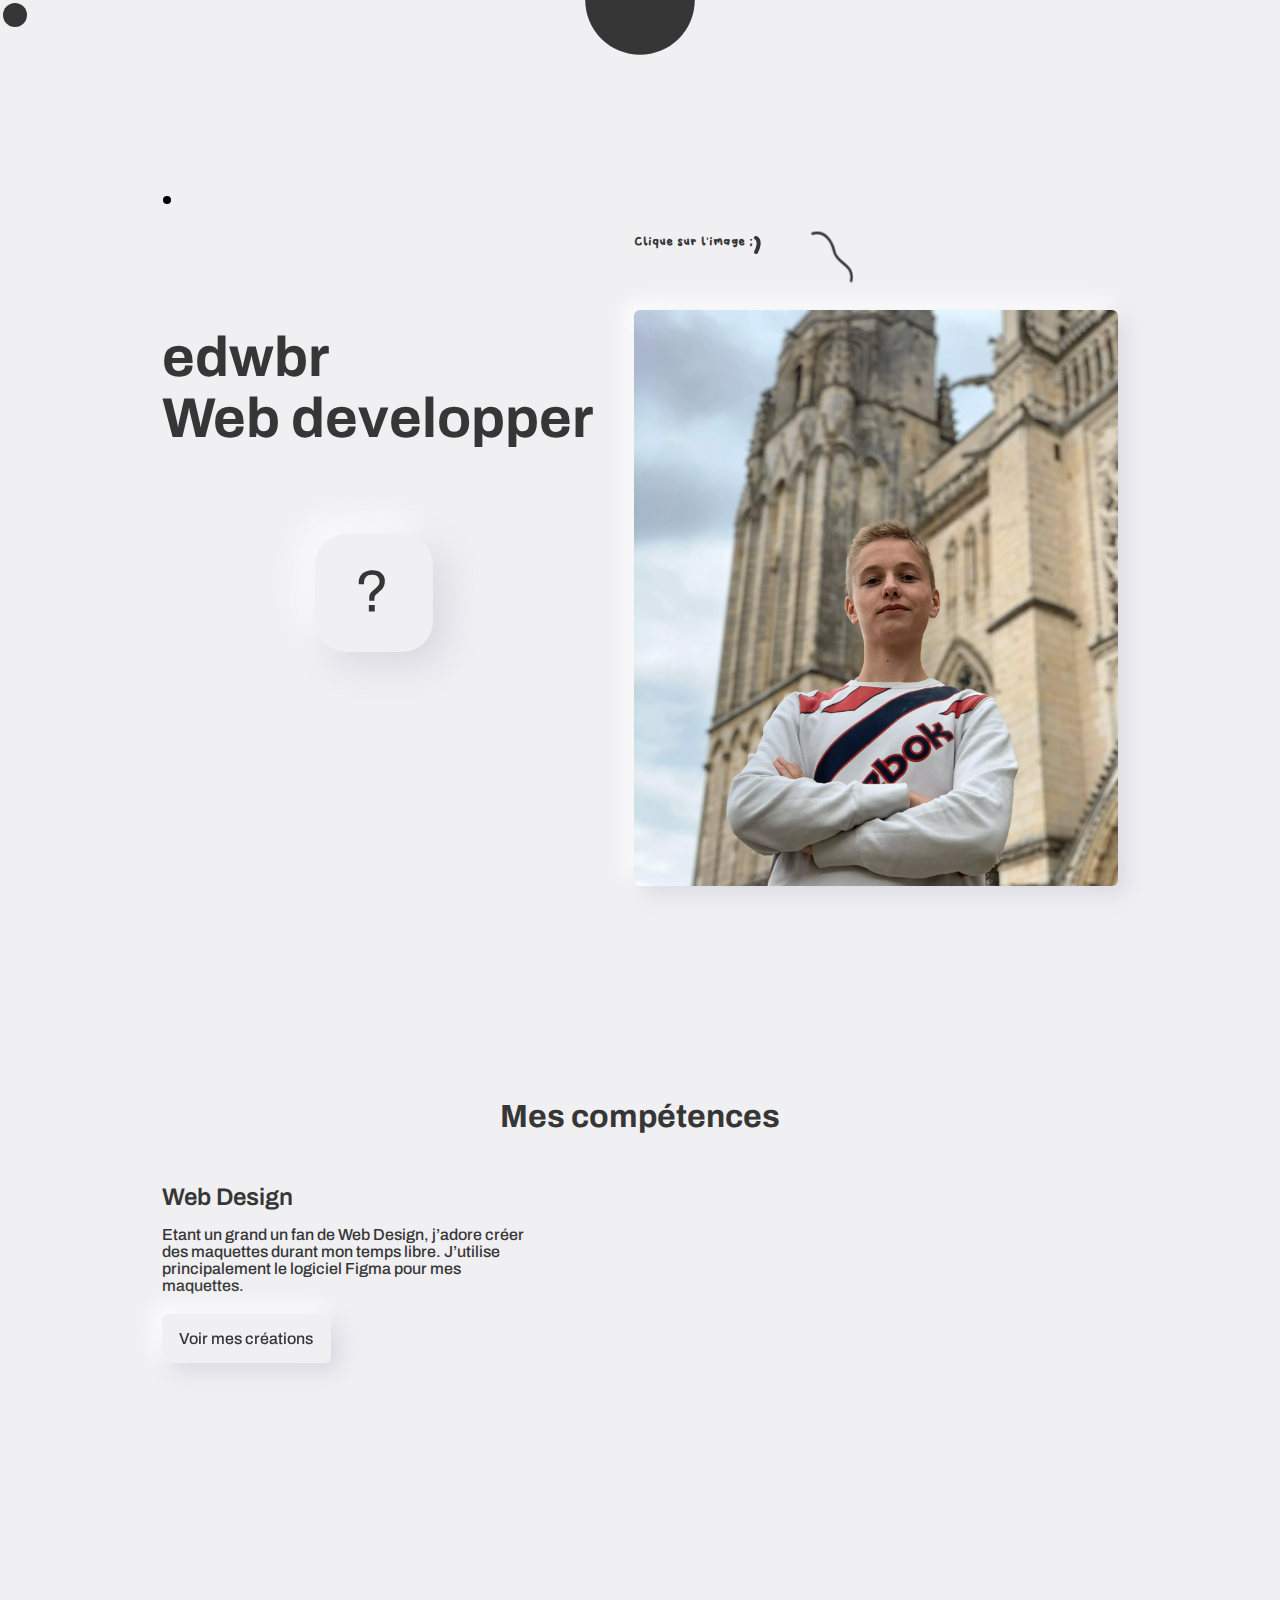
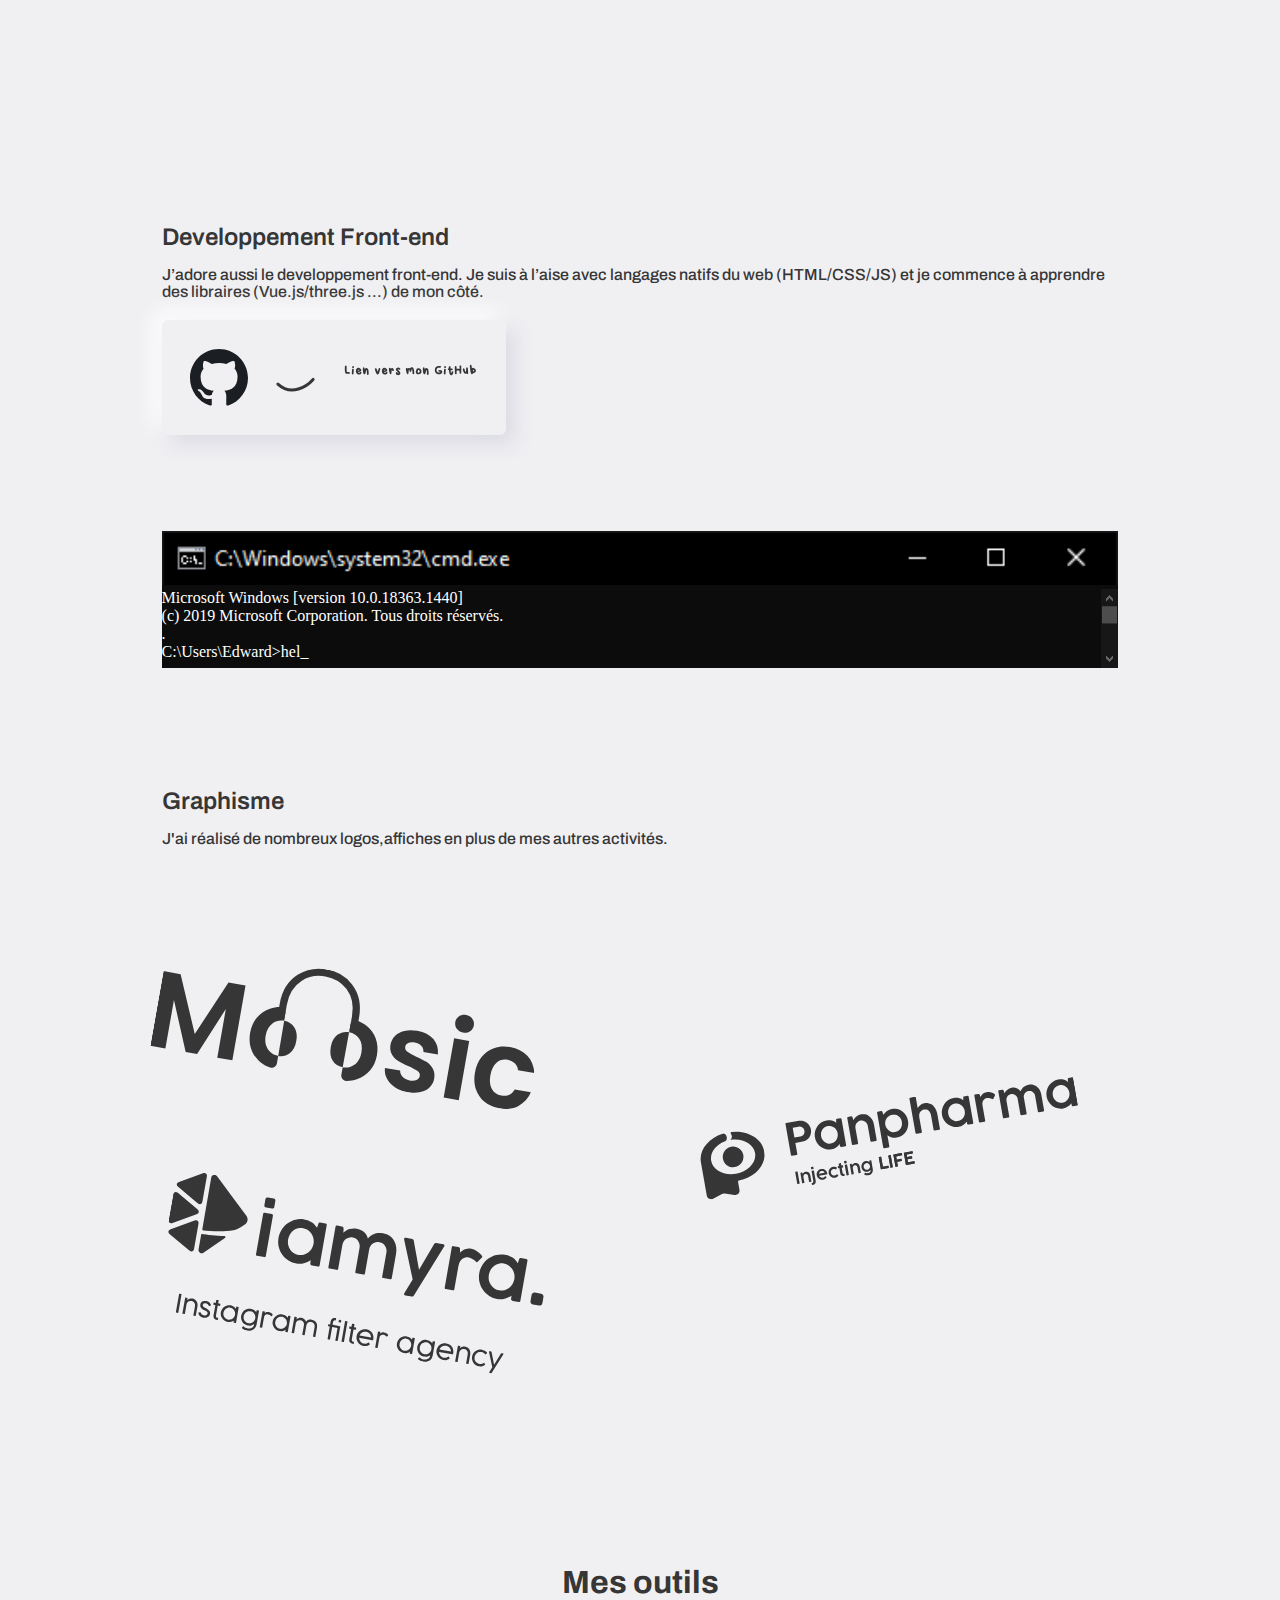
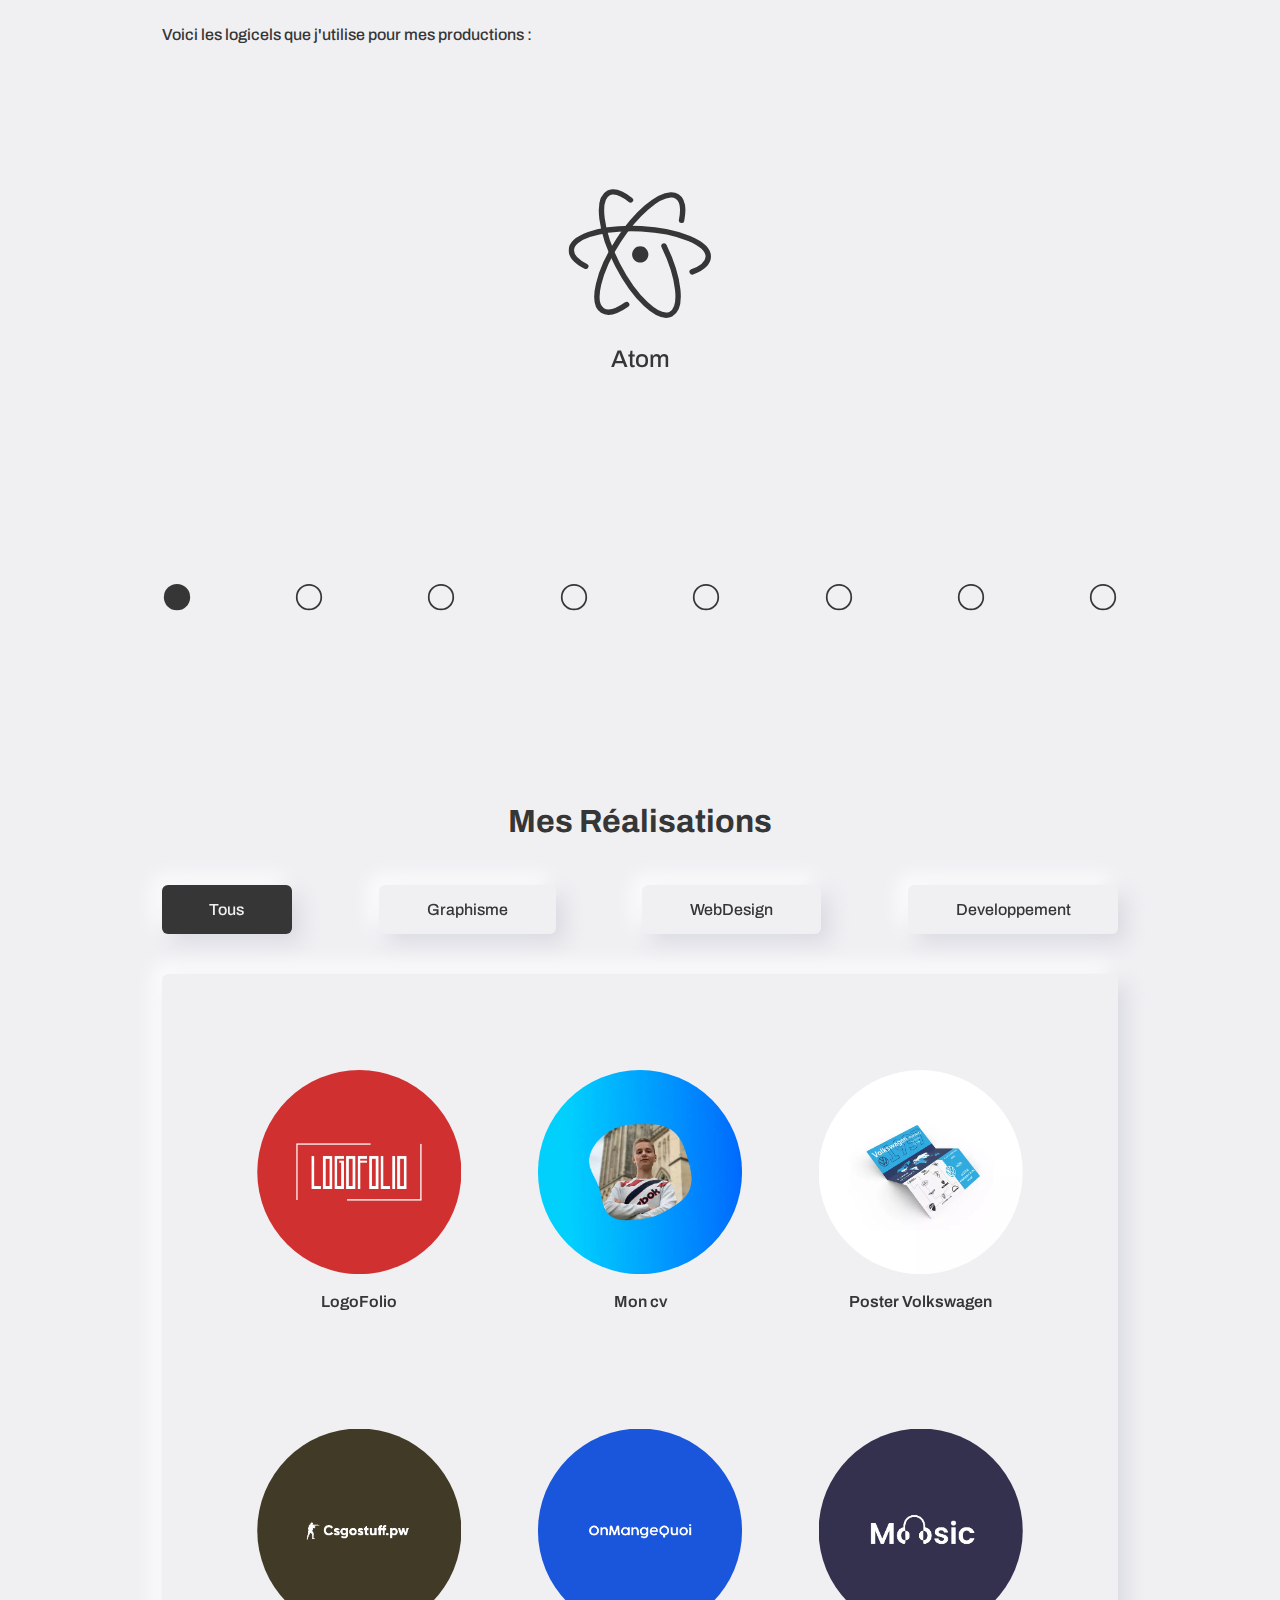
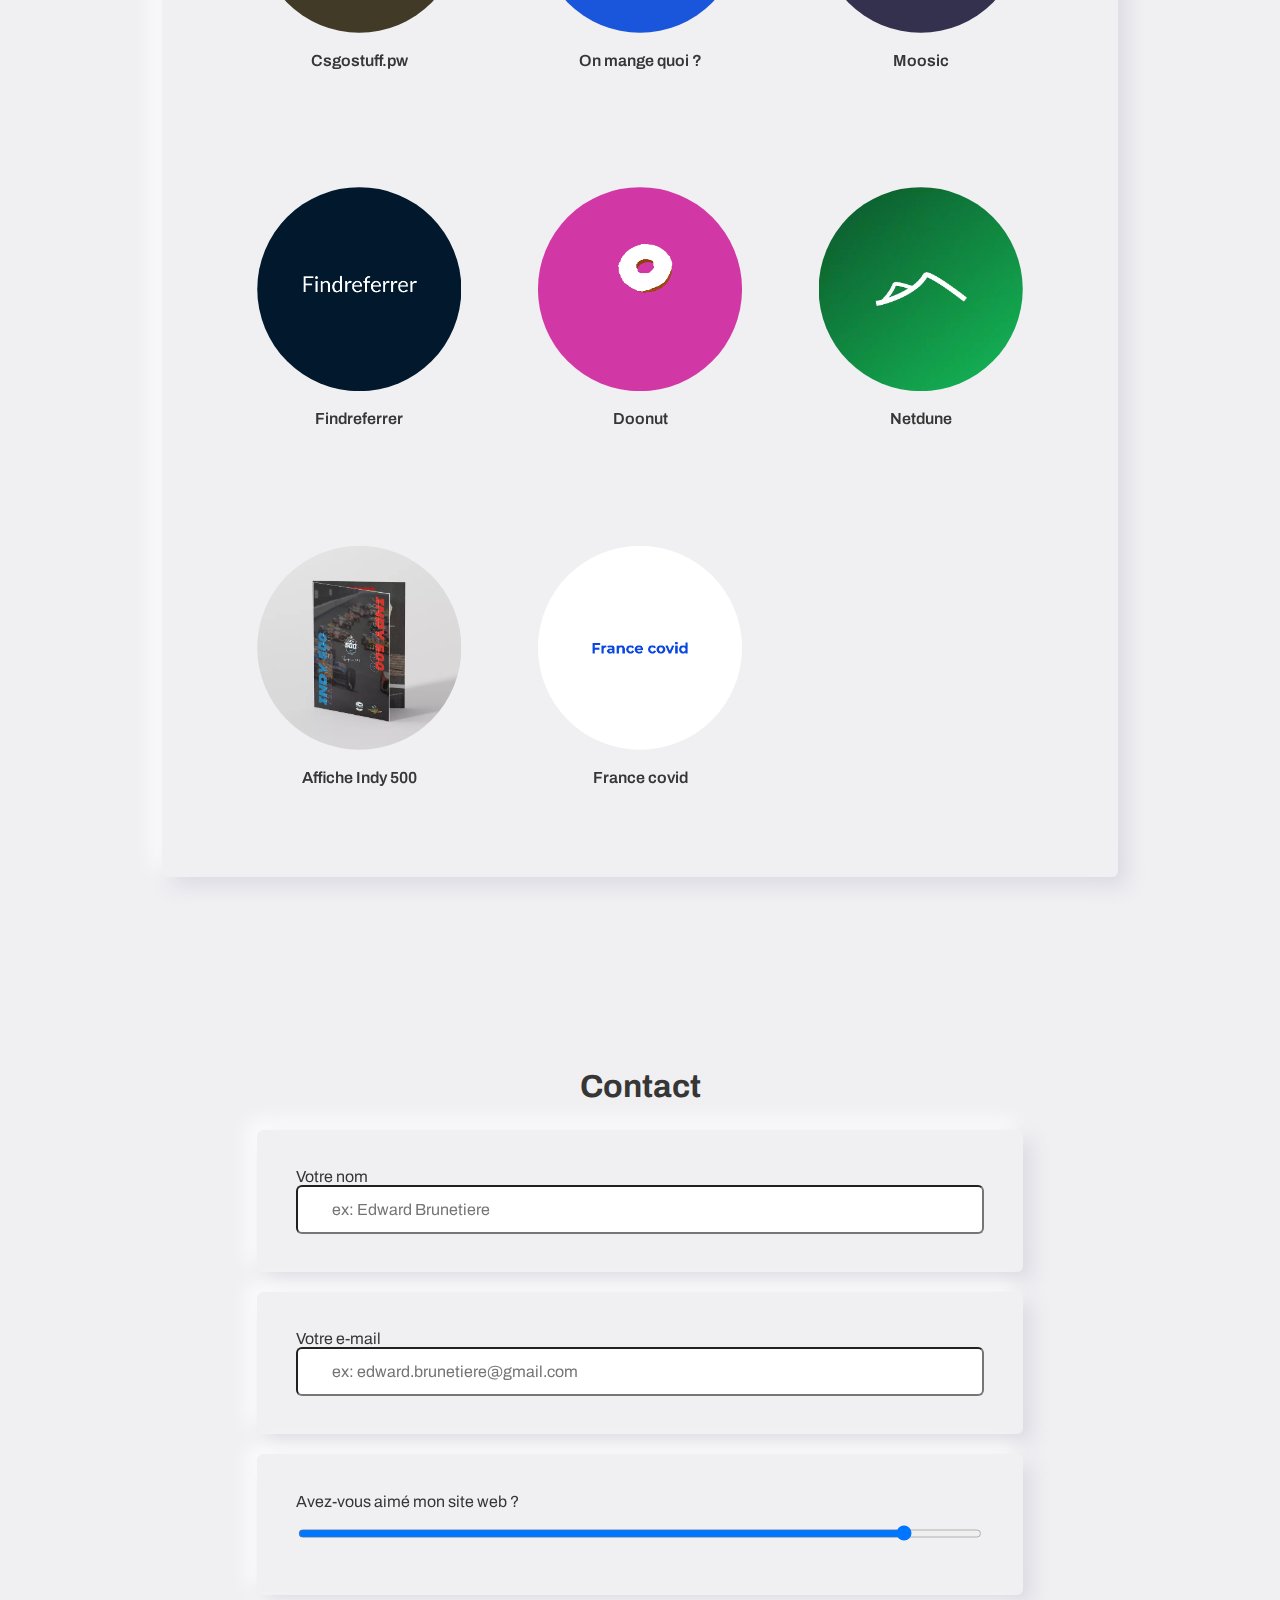
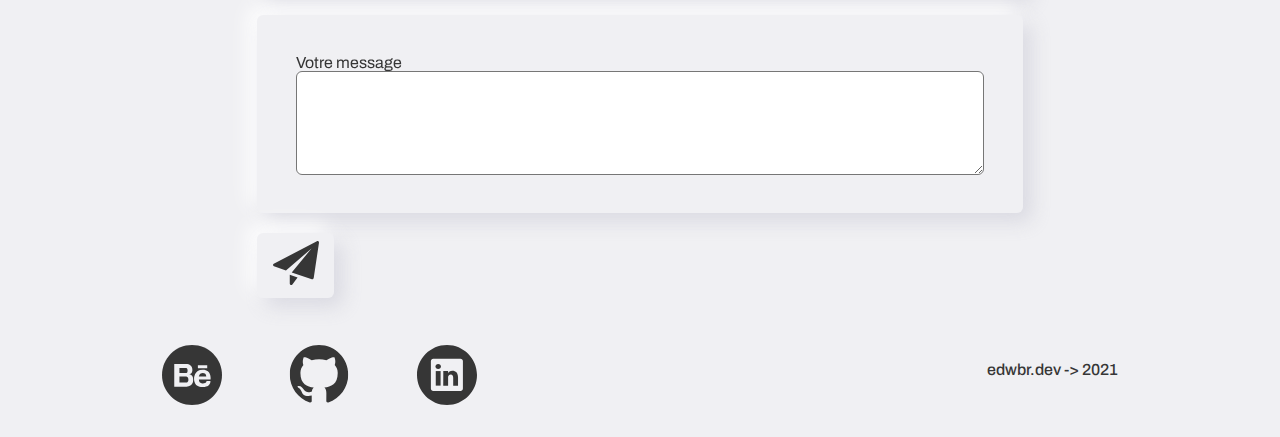
==== commit 573b08b3: "Ajout france covid" ====
--- a/index.html
+++ b/index.html
@@ -272,6 +272,12 @@
           </a>
           <p class="grille-txt">Affiche Indy 500</p>
         </div>
+        <div class="item-grille-projet item-grille-projet-dev">
+          <a href="https://france-covid.netlify.app/">
+            <img class="photo photo-item-grille" src="content/productions/france-covid.webp" alt="logo de France covid">
+          </a>
+          <p class="grille-txt">France covid</p>
+        </div>
       </div>
 
     </section>
--- a/css/style.css
+++ b/css/style.css
@@ -604,7 +604,7 @@
   padding-top: 10%;
   padding-left: 10%;
   padding-right: 10%;
-  padding-bottom: 90%;
+  padding-bottom: 120%;
   grid-gap: 1%;
 }
 
@@ -808,7 +808,7 @@
 
   .grille-projet {
     grid-template-columns: 1fr 1fr;
-    padding-bottom: 78%;
+    padding-bottom: 120%;
     grid-gap: 8%;
   }
 
